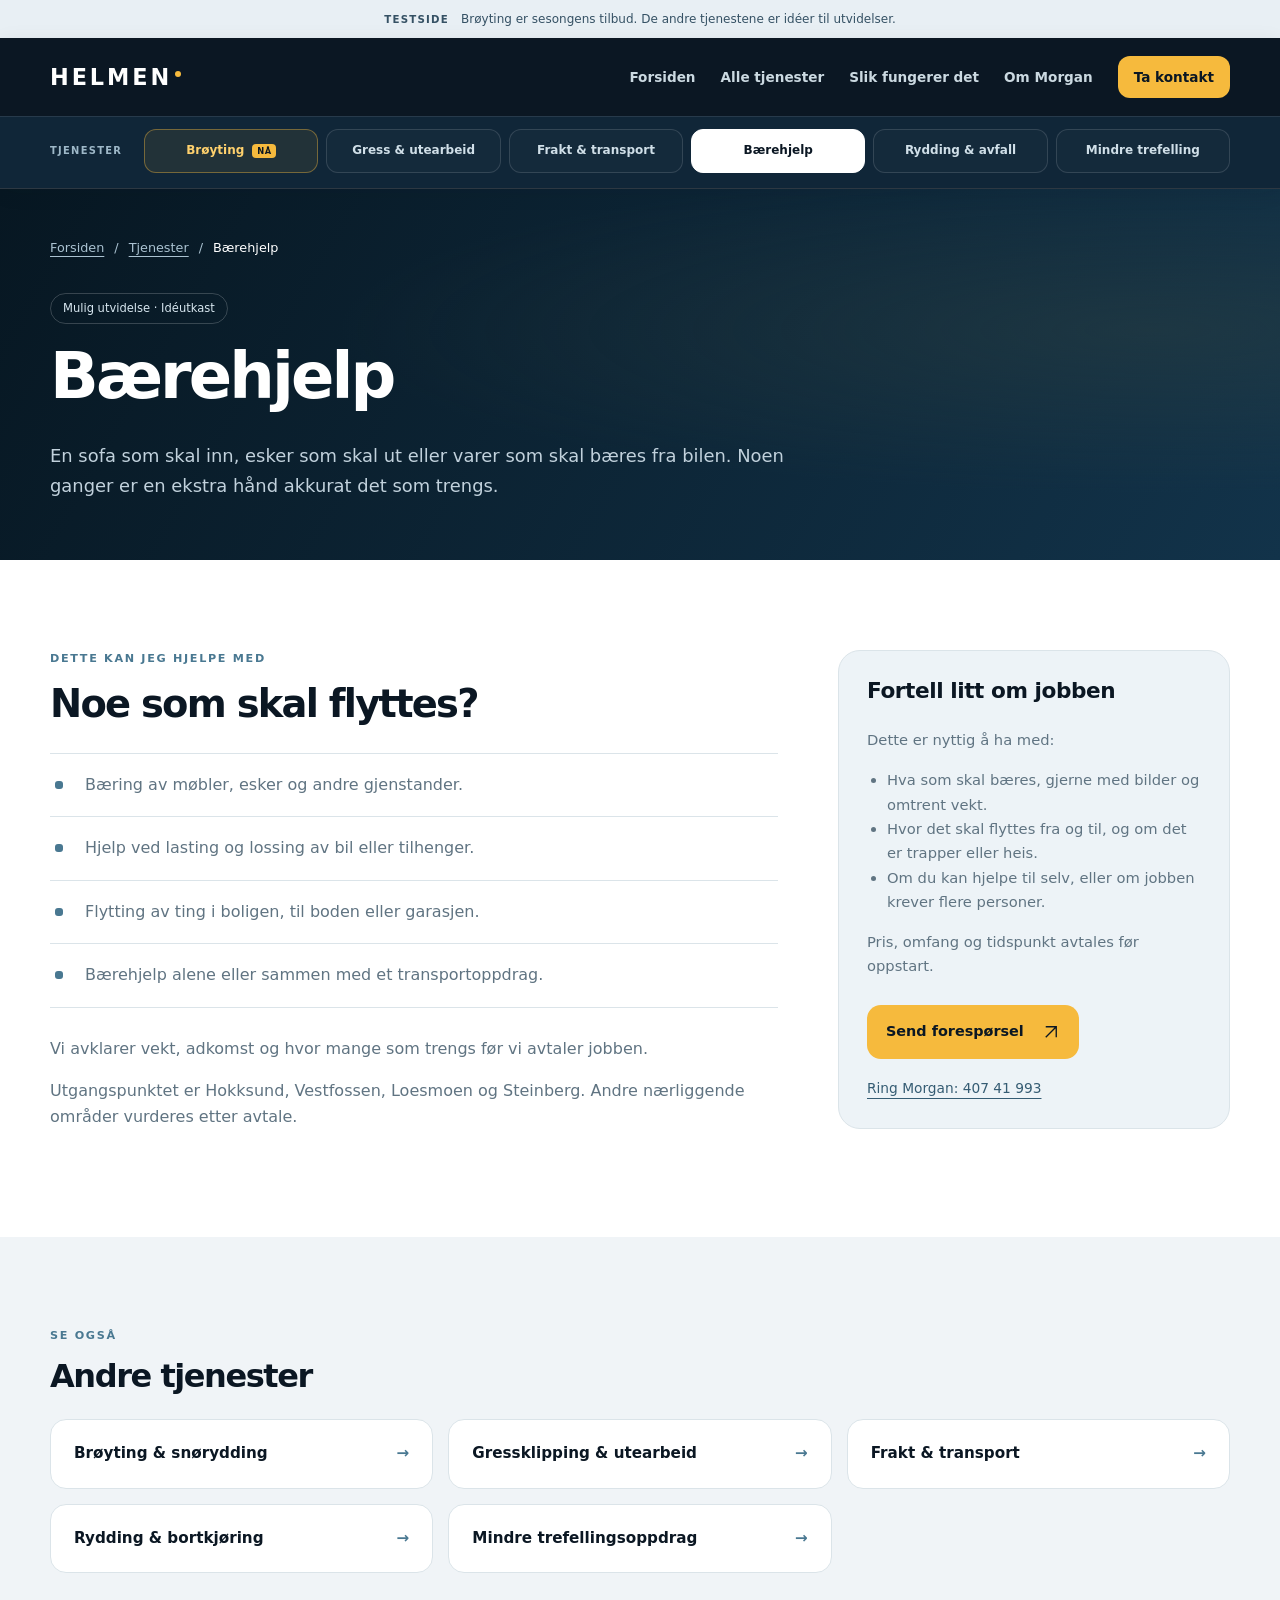
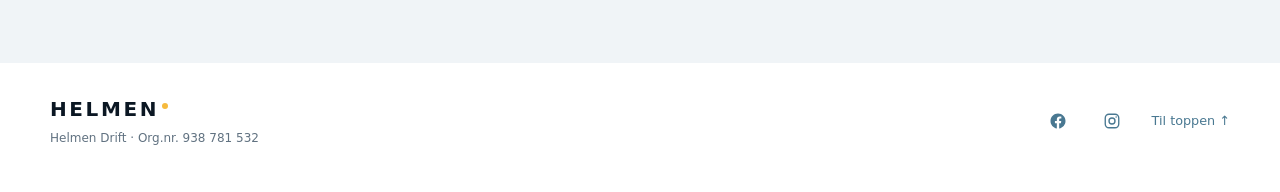
==== baerehjelp/index.html @ 5b3714eb "Expand nonprod with six visible services and production-style snow clearing" ====
<!doctype html>
<html lang="nb"><head><meta charset="utf-8"><meta name="viewport" content="width=device-width,initial-scale=1"><meta name="robots" content="noindex,nofollow"><meta name="theme-color" content="#0b1723"><title>Bærehjelp | Helmen · Testside</title><link rel="icon" type="image/svg+xml" href="/assets/favicon.svg?v=2"><link rel="stylesheet" href="/services.css?v=six-services-1"><link rel="stylesheet" href="/site-navigation.css?v=six-services-1"></head><body id="top"><div class="site-concept-note"><strong>TESTSIDE</strong><span>Brøyting er sesongens tilbud. De andre tjenestene er idéer til utvidelser.</span></div><header class="site-header"><div class="site-header-inner"><a class="site-brand" href="/" aria-label="Helmen, forsiden"><span>HELMEN</span><i class="site-brand-dot" aria-hidden="true"></i></a><nav class="site-main-nav" aria-label="Hovedmeny"><a href="/">Forsiden</a><a href="/#tjenester">Alle tjenester</a><a href="/#slik">Slik fungerer det</a><a href="/#morgan">Om Morgan</a><a class="site-contact-link" href="/#kontakt">Ta kontakt</a></nav><details class="site-menu"><summary><span>Meny</span><svg aria-hidden="true" width="21" height="21" viewBox="0 0 24 24" fill="none" stroke="currentColor" stroke-width="1.7"><path d="M4 6h16M4 12h16M4 18h16"/></svg></summary><nav aria-label="Mobilmeny"><a href="/">Forsiden</a><a href="/#tjenester">Alle tjenester</a><a href="/#slik">Slik fungerer det</a><a href="/#morgan">Om Morgan</a><a class="site-contact-link" href="/#kontakt">Ta kontakt</a></nav></details></div><div class="site-services"><div class="site-services-inner"><span class="site-services-label">TJENESTER</span><nav class="site-service-links" aria-label="Velg tjeneste"><a href="/broyting/" class="season-link"><span>Brøyting</span><b class="season-mini">NÅ</b></a><a href="/gressklipping/"><span>Gress & utearbeid</span></a><a href="/transport/"><span>Frakt & transport</span></a><a href="/baerehjelp/" aria-current="page"><span>Bærehjelp</span></a><a href="/rydding/"><span>Rydding & avfall</span></a><a href="/trefelling/"><span>Mindre trefelling</span></a></nav></div></div></header>
<main id="innhold"><section class="intro service-hero"><div class="wrap"><nav class="crumbs" aria-label="Brødsmulesti"><a href="/">Forsiden</a><span aria-hidden="true">/</span><a href="/#tjenester">Tjenester</a><span aria-hidden="true">/</span><span aria-current="page">Bærehjelp</span></nav><p class="service-status">Mulig utvidelse · Idéutkast</p><h1>Bærehjelp</h1><p class="hero-lead">En sofa som skal inn, esker som skal ut eller varer som skal bæres fra bilen. Noen ganger er en ekstra hånd akkurat det som trengs.</p></div></section>
<section class="section"><div class="wrap service-layout"><div><p class="eyebrow">DETTE KAN JEG HJELPE MED</p><h2>Noe som skal flyttes?</h2><ul class="service-points"><li>Bæring av møbler, esker og andre gjenstander.</li><li>Hjelp ved lasting og lossing av bil eller tilhenger.</li><li>Flytting av ting i boligen, til boden eller garasjen.</li><li>Bærehjelp alene eller sammen med et transportoppdrag.</li></ul><p class="muted">Vi avklarer vekt, adkomst og hvor mange som trengs før vi avtaler jobben.</p><p class="muted">Utgangspunktet er Hokksund, Vestfossen, Loesmoen og Steinberg. Andre nærliggende områder vurderes etter avtale.</p></div><aside class="service-aside"><h2>Fortell litt om jobben</h2><p>Dette er nyttig å ha med:</p><ul><li>Hva som skal bæres, gjerne med bilder og omtrent vekt.</li><li>Hvor det skal flyttes fra og til, og om det er trapper eller heis.</li><li>Om du kan hjelpe til selv, eller om jobben krever flere personer.</li></ul><p>Pris, omfang og tidspunkt avtales før oppstart.</p><a class="button yellow" href="mailto:post@helmen.no?subject=Foresp%C3%B8rsel%20om%20b%C3%A6rehjelp">Send forespørsel <svg aria-hidden="true" width="18" height="18" viewBox="0 0 24 24" fill="none" stroke="currentColor" stroke-width="1.8"><path d="M5 19 19 5M5 5h14v14"/></svg></a><a class="text-link" href="tel:+4740741993">Ring Morgan: 407 41 993</a></aside></div></section>
<section class="section more-services"><div class="wrap"><p class="eyebrow">SE OGSÅ</p><h2>Andre tjenester</h2><div class="service-shortcuts"><a href="/broyting/">Brøyting &amp; snørydding<span aria-hidden="true">→</span></a><a href="/gressklipping/">Gressklipping &amp; utearbeid<span aria-hidden="true">→</span></a><a href="/transport/">Frakt &amp; transport<span aria-hidden="true">→</span></a><a href="/rydding/">Rydding &amp; bortkjøring<span aria-hidden="true">→</span></a><a href="/trefelling/">Mindre trefellingsoppdrag<span aria-hidden="true">→</span></a></div></div></section></main><footer class="site-footer"><div class="footer-identity"><a class="site-brand" href="/" aria-label="Helmen, forsiden"><span>HELMEN</span><i class="site-brand-dot" aria-hidden="true"></i></a><small>Helmen Drift · <span class="footer-org">Org.nr. 938 781 532</span></small></div><div class="site-footer-links"><a href="https://www.facebook.com/helmendrift" aria-label="Helmen Drift på Facebook" target="_blank" rel="noopener noreferrer"><svg aria-hidden="true" viewBox="0 0 24 24" width="18" height="18" fill="currentColor"><path d="M22 12.06C22 6.5 17.52 2 12 2S2 6.5 2 12.06c0 5.02 3.66 9.18 8.44 9.94v-7.03H7.9v-2.91h2.54V9.84c0-2.52 1.49-3.91 3.77-3.91 1.09 0 2.23.2 2.23.2V8.6h-1.26c-1.24 0-1.62.78-1.62 1.57v1.89h2.77l-.44 2.91h-2.33V22C18.34 21.24 22 17.08 22 12.06Z"/></svg></a><a href="https://www.instagram.com/helmendrift/" aria-label="Helmen Drift på Instagram" target="_blank" rel="noopener noreferrer"><svg aria-hidden="true" viewBox="0 0 24 24" width="18" height="18" fill="none" stroke="currentColor" stroke-width="1.8"><rect x="3" y="3" width="18" height="18" rx="5"/><circle cx="12" cy="12" r="4"/><circle cx="17.5" cy="6.5" r="1" fill="currentColor" stroke="none"/></svg></a><a class="footer-top" href="#top">Til toppen ↑</a></div></footer><script src="/services.js?v=six-services-1"></script></body></html>
---- services.css ----
:root{--navy:#0b1723;--navy2:#102c40;--yellow:#f6ba3d;--muted:#607482;--line:#dbe4e9;--paper:#f0f4f7}*{box-sizing:border-box}html{scroll-behavior:smooth;scroll-padding-top:30px}body{margin:0;font-family:Inter,ui-sans-serif,system-ui,-apple-system,BlinkMacSystemFont,"Segoe UI",sans-serif;color:var(--navy);line-height:1.65}a{color:inherit}img{max-width:100%}button,summary{font:inherit}.wrap{width:min(1180px,calc(100% - 48px));margin-inline:auto}.section{padding:90px 0}h1,h2,h3,p{margin-top:0}h1,h2,h3{line-height:1.1;letter-spacing:-.045em}h2{font-size:clamp(2.2rem,4.2vw,3.6rem);margin-bottom:25px}em{font-style:normal;color:var(--yellow)}.concept-note{padding:10px 24px;background:#e8eff4;color:#324b5c;display:flex;justify-content:center;gap:14px;font-size:.78rem}.concept-label{font-weight:850;letter-spacing:.1em;white-space:nowrap}.intro{background:radial-gradient(ellipse at 90% 38%,#30434266,transparent 50%),linear-gradient(120deg,#071722,#12334a);color:white}.header{min-height:88px;display:flex;align-items:center;gap:35px;border-bottom:1px solid #ffffff21}.brand{font-size:1.4rem;font-weight:900;letter-spacing:.13em;text-decoration:none}.brand span{color:var(--yellow);font-size:2rem;line-height:0}.desktop-nav{display:flex;gap:25px;margin-left:auto}.desktop-nav a,.header-phone{text-decoration:none;font-size:.88rem;font-weight:650;color:#d5e1e8}.header-phone{border:1px solid #ffffff30;padding:9px 15px;border-radius:12px}.mobile-nav{display:none}.hero{display:grid;grid-template-columns:1.1fr 1fr;align-items:center;gap:65px;padding-block:76px 90px}.local{display:flex;align-items:center;gap:10px;color:#c4d5df;font-size:.84rem}.local span{width:8px;height:8px;background:#4bc084;border-radius:50%;box-shadow:0 0 0 5px #4bc08418}h1{font-size:clamp(3.2rem,5.8vw,5.5rem);line-height:1.02;margin-bottom:30px}.hero-lead{font-size:1.12rem;color:#c1d1dc;max-width:540px}.actions{display:flex;align-items:center;gap:22px;flex-wrap:wrap;margin-top:30px}.button{display:inline-flex;align-items:center;gap:18px;padding:15px 19px;border-radius:14px;font-size:.9rem;font-weight:800;text-decoration:none}.yellow{background:var(--yellow);color:var(--navy)}.text-link{font-size:.86rem;text-underline-offset:5px;color:#e5edf1}.hero-facts{display:flex;flex-wrap:wrap;gap:12px 20px;margin-top:35px;color:#9fb9c9;font-size:.75rem}.hero-facts span::before{content:"✓";color:var(--yellow);margin-right:7px}.hero-visual{position:relative}.photo-frame{overflow:hidden;border-radius:30px;border:1px solid #ffffff33;box-shadow:0 25px 65px #0004}.photo-frame img{width:100%;height:auto;display:block}.winter-link{position:relative;width:88%;margin:-35px auto 0;display:flex;align-items:center;justify-content:space-between;gap:15px;background:#fff;color:var(--navy);padding:17px 22px;border-radius:18px;text-decoration:none;box-shadow:0 14px 35px #0003}.winter-link small{display:block;color:var(--muted);font-size:.62rem;letter-spacing:.12em;font-weight:800}.winter-link strong{font-size:1.18rem}.round-arrow{display:grid;place-items:center;width:40px;height:40px;border-radius:50%;background:var(--yellow);font-size:1.4rem;flex-shrink:0}.photo-label{font-size:.66rem;text-align:center;color:#9eb7c6;margin:15px 0 0}.season-strip{border-top:1px solid #ffffff20;background:#ffffff04;padding:21px 0}.season-strip .wrap{display:flex;justify-content:space-between;gap:22px;align-items:center}.season-strip span{color:#97afbf;font-size:.7rem}.season-strip b{display:block;color:#dfebf1;font-size:.87rem;font-weight:650}.season-strip i{color:var(--yellow);font-size:1.5rem;font-style:normal}.services{background:var(--paper)}.section-heading{display:grid;grid-template-columns:1.2fr 1fr;gap:80px;align-items:end;margin-bottom:38px}.section-heading p:last-child{color:var(--muted);max-width:440px}.section-heading h2{margin-bottom:0}.eyebrow{font-size:.7rem;letter-spacing:.15em;font-weight:850;color:#497891;margin-bottom:14px}.service-grid{display:grid;grid-template-columns:repeat(2,minmax(0,1fr));gap:20px}.service-card{display:flex;flex-direction:column;position:relative;overflow:hidden;min-width:0;border:1px solid var(--line);border-radius:25px;padding:30px;background:white;text-decoration:none;box-shadow:0 7px 25px #0b172305;transition:transform .25s,box-shadow .25s}.service-card.winter{background:linear-gradient(130deg,#0c2030,#173e55);color:white;border-color:#173e55}.card-top{display:flex;justify-content:space-between;align-items:center;gap:15px;margin-bottom:35px}.icon{display:grid;place-items:center;width:51px;height:51px;background:#eaf1f5;color:#264d65;border-radius:16px;font-size:1.9rem}.winter .icon{color:var(--yellow);background:#ffffff12}.icon.green{color:#36725d;background:#edf5ef}.tag{font-size:.62rem;letter-spacing:.1em;font-weight:800;color:#6c8593}.winter .tag{color:#a9c2d2}.service-card h3{font-size:1.65rem;margin-bottom:15px}.service-card p{color:var(--muted);max-width:440px;margin-bottom:30px}.winter p{color:#b7cbd7}.card-link{display:flex;justify-content:space-between;gap:12px;margin-top:auto;padding-top:18px;border-top:1px solid var(--line);font-size:.85rem;font-weight:750}.winter .card-link{border-color:#ffffff26;color:var(--yellow)}.card-link b{font-size:1.15rem}.other-jobs{display:flex;align-items:center;gap:22px;margin-top:25px;padding:23px 28px;border:1px dashed #b8cbd6;border-radius:20px}.other-jobs>span{font-size:2rem;color:#497891}.other-jobs strong{font-size:1rem}.other-jobs p{margin:4px 0 0;font-size:.87rem;color:var(--muted)}.other-jobs a{margin-left:auto;white-space:nowrap;font-size:.86rem;font-weight:750;text-underline-offset:4px}.details-grid{display:grid;grid-template-columns:.85fr 1.15fr;gap:90px}.muted{color:var(--muted)}.detail-list details{border-bottom:1px solid var(--line);scroll-margin-top:25px}.detail-list details:first-child{border-top:1px solid var(--line)}.detail-list summary{list-style:none;position:relative;cursor:pointer;padding:22px 35px 22px 0;font-weight:750;line-height:1.5}.detail-list summary::-webkit-details-marker{display:none}.detail-list summary::after{content:"+";position:absolute;right:2px;color:#497891;font-size:1.35rem;top:17px}.detail-list details[open] summary::after{content:"−"}.detail-list p{color:var(--muted);font-size:.95rem;padding-right:20px}.detail-list .idea{font-size:.8rem;color:#497891}.process{background:#e8eff4}.steps{display:grid;grid-template-columns:repeat(3,1fr);gap:45px;margin-top:45px}.steps span{display:grid;place-items:center;width:44px;height:44px;border-radius:14px;background:var(--yellow);font-weight:850;margin-bottom:25px}.steps h3{font-size:1.2rem;letter-spacing:-.02em}.steps p{font-size:.94rem;color:var(--muted);margin-bottom:0}.about-inner{display:grid;grid-template-columns:180px 1fr;gap:48px;align-items:center;max-width:900px}.about img{width:180px;height:220px;object-fit:cover;border-radius:24px}.about h2{font-size:clamp(2rem,3.5vw,3rem)}.about p:not(.eyebrow){color:var(--muted)}.contact{background:linear-gradient(125deg,#081924,#13344a);color:white}.contact-inner{display:grid;grid-template-columns:1.1fr .9fr;align-items:center;gap:85px}.contact .eyebrow{color:#89b7d0}.contact p{color:#b4c9d6;max-width:550px}.contact .contact-note{font-size:.78rem;color:#96b3c5}.contact-options{display:grid;gap:13px;min-width:0}.contact-options>a:not(.snow-contact){position:relative;display:block;padding:23px;border:1px solid #ffffff30;border-radius:18px;text-decoration:none;background:#ffffff05;overflow-wrap:anywhere}.contact-options small{display:block;font-size:.65rem;letter-spacing:.14em;color:#94b3c7;margin-bottom:7px}.contact-options strong{font-size:clamp(1rem,2vw,1.4rem);padding-right:20px}.contact-options a>span{position:absolute;right:20px;top:35px;color:var(--yellow)}.snow-contact{font-size:.85rem;color:var(--yellow);text-underline-offset:5px;padding:10px 0}.footer{display:flex;align-items:center;gap:30px;min-height:115px}.footer .brand{font-size:1.1rem}.footer p,.footer>a:last-child{font-size:.8rem;color:var(--muted);margin:0}.footer>a:last-child{margin-left:auto}a:focus-visible,summary:focus-visible{outline:3px solid var(--yellow);outline-offset:5px}@media(hover:hover) and (pointer:fine){.service-card:hover{transform:translateY(-6px);box-shadow:0 18px 40px #0b172313}.button:hover{background:#ffcc62}.winter-link:hover .round-arrow{transform:translate(2px,-2px)}.desktop-nav a:hover{color:var(--yellow)}}@media(max-width:1000px){.header{gap:20px}.desktop-nav{gap:15px}.header-phone{display:none}.hero{gap:35px}.actions{gap:16px}.details-grid,.contact-inner{gap:45px}}@media(max-width:760px){.wrap{width:calc(100% - 36px)}.section{padding:65px 0}.concept-note{font-size:.65rem;padding:9px 18px;gap:10px;align-items:start}.header{min-height:75px;justify-content:space-between}.desktop-nav{display:none}.mobile-nav{display:block;position:relative}.mobile-nav summary{list-style:none;border:1px solid #ffffff30;border-radius:12px;padding:8px 12px;font-size:.85rem;cursor:pointer}.mobile-nav summary::-webkit-details-marker{display:none}.mobile-nav summary span{margin-left:10px}.mobile-nav nav{display:grid;position:absolute;z-index:10;right:0;top:calc(100% + 12px);width:230px;padding:12px;background:#102c40;border:1px solid #ffffff30;border-radius:16px;box-shadow:0 12px 35px #0005}.mobile-nav nav a{padding:10px;text-decoration:none}.hero{grid-template-columns:1fr;padding-block:45px 55px;gap:40px}.hero h1{font-size:clamp(2.9rem,10.7vw,4.7rem)}.hero-lead{font-size:1rem}.hero-facts{gap:10px 16px;margin-top:25px;font-size:.7rem}.hero-visual{width:100%;max-width:540px;justify-self:center}.photo-frame{border-radius:24px}.photo-label{font-size:.6rem}.winter-link{padding:15px 18px}.winter-link strong{font-size:1.05rem}.season-strip .wrap{gap:12px}.season-strip i{display:none}.season-strip span{font-size:.6rem;flex:1}.season-strip b{font-size:.72rem;line-height:1.45;margin-top:3px}.section-heading,.details-grid,.contact-inner{grid-template-columns:1fr;gap:23px}.section-heading p:last-child{margin-bottom:0}.service-grid{grid-template-columns:1fr;gap:16px}.service-card{padding:25px}.card-top{margin-bottom:25px}.service-card h3{font-size:1.5rem}.other-jobs{flex-wrap:wrap;padding:20px;gap:12px}.other-jobs>span{display:none}.other-jobs a{margin-left:0}.steps{grid-template-columns:1fr;gap:30px;margin-top:30px}.steps>div{position:relative;padding-left:65px;min-height:50px}.steps span{position:absolute;left:0;top:0}.steps h3{margin-bottom:10px}.about-inner{grid-template-columns:1fr;gap:25px}.about img{width:130px;height:160px}.contact-inner{gap:25px}.footer{padding-block:30px;flex-wrap:wrap;gap:12px 25px}.footer p{flex-basis:100%;order:2}.footer>a:last-child{margin-left:auto}.detail-list summary{font-size:.94rem}}@media(prefers-reduced-motion:reduce){html{scroll-behavior:auto}.service-card{transition:none}.service-card:hover{transform:none}}

/* Shared navigation and clear service pages. */
html{scroll-padding-top:110px}
.site-header{position:sticky;top:0;z-index:50;background:#0b1d2b;color:#fff;border-bottom:1px solid #ffffff20;box-shadow:0 4px 20px #07172212}
.site-header .header{border-bottom:0;min-height:78px}
.site-header .desktop-nav{align-items:center}
.desktop-nav>a,.services-menu>summary{font-size:.88rem;font-weight:650}
.desktop-nav>a{padding:9px 0}
.services-menu{position:relative}
.services-menu>summary{display:flex;align-items:center;gap:8px;cursor:pointer;list-style:none;color:#d5e1e8;padding:12px 0}
.services-menu>summary::-webkit-details-marker{display:none}
.services-menu[open]>summary{color:var(--yellow)}
.services-menu[open]>summary svg{transform:rotate(180deg)}
.services-dropdown{position:absolute;top:calc(100% + 12px);left:-22px;width:350px;max-width:calc(100vw - 36px);padding:10px;background:#fff;color:var(--navy);border:1px solid var(--line);border-radius:18px;box-shadow:0 20px 60px #0003}
.desktop-nav .services-dropdown a{display:block;padding:13px 15px;border-radius:10px;color:var(--navy);text-decoration:none}
.services-dropdown a+a{border-top:1px solid #edf1f4}
.services-dropdown strong,.mobile-nav nav strong{display:block;font-size:.88rem;font-weight:750}
.services-dropdown small,.mobile-nav nav small{display:block;font-size:.73rem;color:var(--muted);font-weight:400;line-height:1.5;margin-top:3px}
.desktop-nav .services-dropdown a:hover{background:#edf3f7;color:var(--navy)}
.services-dropdown .all-services-link{font-size:.77rem;font-weight:800;color:#497891!important;display:flex!important;justify-content:space-between}
.desktop-nav a.nav-contact{padding:9px 16px;background:var(--yellow);color:var(--navy);border-radius:10px}
.desktop-nav a[aria-current="page"]{color:var(--yellow)}
.services-dropdown a[aria-current="page"]{background:#edf3f7;border-left:3px solid #497891}
.mobile-nav nav a[aria-current="page"]{background:#ffffff12;color:var(--yellow)}
.menu-group{display:block;font-size:.62rem;letter-spacing:.14em;color:#8bafc5;font-weight:850;padding:16px 12px 5px}
.crumbs{display:flex;flex-wrap:wrap;align-items:center;gap:10px;font-size:.8rem;color:#aac2d1;margin:0 0 35px}
.crumbs a{text-underline-offset:4px}
.crumbs [aria-current]{color:#fff}
.service-hero{padding:48px 0 60px}
.service-hero h1{font-size:clamp(2.8rem,5vw,4.8rem);line-height:1.08;max-width:850px}
.service-hero .hero-lead{max-width:750px;margin-bottom:0}
.service-status{display:inline-block;font-size:.72rem;color:#d7e6ef;border:1px solid #ffffff30;border-radius:999px;padding:5px 12px;margin:0 0 18px}
.service-layout{display:grid;grid-template-columns:minmax(0,1.3fr) minmax(0,.7fr);align-items:start;gap:60px}
.service-layout h2{font-size:clamp(1.8rem,3vw,2.7rem)}
.service-points{padding:0;list-style:none;margin:28px 0}
.service-points li{position:relative;padding:18px 15px 18px 35px;border-top:1px solid var(--line);color:var(--muted)}
.service-points li:last-child{border-bottom:1px solid var(--line)}
.service-points li::before{content:"";position:absolute;left:5px;top:27px;width:8px;height:8px;border-radius:3px;background:#497891}
.service-aside{padding:28px;background:#edf3f7;border:1px solid var(--line);border-radius:22px}
.service-aside h2{font-size:1.35rem;letter-spacing:-.02em}
.service-aside p,.service-aside li{font-size:.92rem;color:var(--muted)}
.service-aside ul{padding-left:20px}
.service-aside .button{margin-top:12px}
.service-aside .text-link{display:block;color:#355c73;margin-top:18px}
.more-services{background:#f0f4f7}
.more-services h2{font-size:2rem}
.service-shortcuts{display:grid;grid-template-columns:repeat(3,minmax(0,1fr));gap:15px}
.service-shortcuts a{display:flex;align-items:center;justify-content:space-between;gap:15px;padding:23px;border:1px solid var(--line);border-radius:16px;background:white;text-decoration:none;font-weight:750;font-size:.95rem}
.service-shortcuts span{color:#497891}
@media(max-width:1000px){
 .site-header .desktop-nav{display:none}
 .site-header .header{justify-content:space-between;min-height:72px}
 .site-header .mobile-nav{display:block;position:relative}
 .site-header .mobile-nav summary{display:flex;align-items:center;gap:10px;list-style:none;border:1px solid #ffffff40;border-radius:10px;padding:9px 13px;font-size:.85rem;cursor:pointer}
 .mobile-nav summary::-webkit-details-marker{display:none}
 .site-header .mobile-nav nav{position:absolute;right:0;top:calc(100% + 14px);display:grid;width:min(350px,calc(100vw - 36px));max-height:calc(100dvh - 100px);overflow-y:auto;padding:10px;background:#102c40;border:1px solid #ffffff30;border-radius:16px;box-shadow:0 12px 35px #0005}
 .site-header .mobile-nav nav a{display:block;padding:12px;border-radius:9px;text-decoration:none;font-size:.9rem}
 .site-header .mobile-nav nav small{color:#a7c1d0}
 .site-header .mobile-nav nav a.nav-contact{background:var(--yellow);color:var(--navy);margin-top:8px;text-align:center;font-weight:800}
}
@media(max-width:760px){
 html{scroll-padding-top:95px}
 .hero{padding-block:40px 55px}
 .section-heading{margin-bottom:30px}
 .service-layout{grid-template-columns:1fr;gap:25px}
 .service-hero{padding:28px 0 45px}
 .service-hero h1{font-size:clamp(2.35rem,9vw,3.5rem)}
 .crumbs{font-size:.72rem;margin-bottom:28px}
 .service-shortcuts{grid-template-columns:1fr}
 .service-shortcuts a{padding:20px}
 .service-aside{padding:24px}
}

/* The service overview follows production's colours, cards and spacing. */
.hero-copy{min-width:0}
.hero h1,.service-hero h1{overflow-wrap:anywhere;hyphens:auto}
.hero-facts{display:grid;grid-template-columns:repeat(3,minmax(0,1fr));gap:10px}
.hero-facts span{padding:15px 10px;border:1px solid #ffffff20;border-radius:16px;background:#ffffff06;text-align:center;line-height:1.5}
.hero-facts span::before{display:block;margin:0 0 5px;font-weight:900}
.service-grid{grid-template-columns:repeat(3,minmax(0,1fr))}
.service-card{border-radius:28px;padding:28px}
.service-card h3{font-size:1.45rem;line-height:1.18}
.service-card .icon{background:#0b1723;color:#fff;flex-shrink:0}
.service-card.winter .icon{background:#ffffff12;color:#f6ba3d}
.card-top{gap:12px;min-height:54px;margin-bottom:28px}
.tag{text-align:right;font-size:.58rem;line-height:1.5}
.service-card.winter .tag{color:#f6ba3d}
.card-link{align-items:center}
.card-link svg{flex-shrink:0}
.about{background:#f4f7fa}
.service-shortcuts{grid-template-columns:repeat(3,minmax(0,1fr))}
.service-shortcuts a{min-width:0;line-height:1.4}
@media(max-width:1000px){.service-grid{grid-template-columns:repeat(2,minmax(0,1fr))}}
@media(max-width:680px){
 .service-grid,.service-shortcuts{grid-template-columns:1fr}
 .hero-facts{gap:8px;font-size:.68rem}
 .hero-facts span{padding:13px 7px}
 .actions{justify-content:center}
 .service-card{padding:25px}
}
---- site-navigation.css ----
/* Navigation shared by the service concept and the production-style snow page. */
:root{--site-header-height:160px}
html{scroll-padding-top:calc(var(--site-header-height) + 20px)}
.site-concept-note{display:flex;justify-content:center;align-items:baseline;gap:12px;margin:0;padding:10px 20px;background:#e8eff4;color:#355164;font-size:.75rem;line-height:1.5;font-family:Inter,ui-sans-serif,system-ui,sans-serif}
.site-concept-note strong{font-size:.64rem;letter-spacing:.12em;white-space:nowrap}
.site-header{position:sticky;top:0;z-index:50;background:#0b1723;color:#fff;border-bottom:1px solid #ffffff24;font-family:Inter,ui-sans-serif,system-ui,-apple-system,BlinkMacSystemFont,"Segoe UI",sans-serif}
.site-header *{box-sizing:border-box}
.site-header-inner,.site-services-inner{width:min(1180px,calc(100% - 36px));margin-inline:auto}
.site-header-inner{display:flex;align-items:center;gap:24px;min-height:78px}
.site-brand{display:inline-flex;align-items:center;gap:3px;flex-shrink:0;color:#fff;font-size:1.4rem;font-weight:900;letter-spacing:.13em;line-height:1;text-decoration:none}
.site-brand-dot{width:6px;height:6px;flex-shrink:0;display:inline-block;border-radius:50%;background:#f6ba3d;transform:translateY(-3px)}
.site-main-nav{display:flex;align-items:center;gap:25px;margin-left:auto}
.site-main-nav a{color:#cbd9e1;font-size:.85rem;font-weight:650;text-decoration:none;white-space:nowrap}
.site-main-nav .site-contact-link{padding:10px 16px;background:#f6ba3d;color:#0b1723;border-radius:12px;font-weight:800}
.site-services{padding:12px 0 15px;border-top:1px solid #ffffff18;background:#102638}
.site-services-inner{display:flex;align-items:center;gap:22px}
.site-services-label{color:#9eb8c8;font-size:.62rem;letter-spacing:.13em;font-weight:800}
.site-service-links{display:grid;grid-template-columns:repeat(6,minmax(0,1fr));gap:8px;flex:1;margin:0}
.site-service-links a{display:flex;align-items:center;justify-content:center;gap:8px;min-width:0;min-height:44px;padding:8px 9px;border:1px solid #ffffff22;border-radius:12px;color:#d0dfe8;background:#ffffff05;font-size:.75rem;font-weight:650;line-height:1.3;text-align:center;text-decoration:none}
.site-service-links .season-link{border-color:#f6ba3d66;background:#f6ba3d14;color:#ffd16d}
.season-mini{padding:2px 5px;border-radius:4px;background:#f6ba3d;color:#0b1723;font-size:.52rem;font-weight:900;letter-spacing:.04em}
.site-service-links a[aria-current="page"]{background:#fff;color:#0b1723;border-color:#fff}
.site-service-links .season-link[aria-current="page"]{background:#f6ba3d;border-color:#f6ba3d}
.site-menu{display:none;position:relative;flex-shrink:0}
.site-menu summary{display:flex;align-items:center;justify-content:center;gap:10px;min-width:44px;min-height:44px;padding:9px 12px;border:1px solid #ffffff40;border-radius:12px;list-style:none;cursor:pointer;font-size:.85rem;font-weight:650;line-height:1.2}
.site-menu summary::-webkit-details-marker{display:none}
.site-menu nav{position:absolute;right:0;top:calc(100% + 12px);display:grid;width:min(300px,calc(100vw - 36px));max-height:calc(100dvh - 100px);overflow-y:auto;padding:10px;border:1px solid #ffffff30;border-radius:16px;background:#102638;box-shadow:0 18px 40px #0005}
.site-menu nav a{padding:13px 15px;border-radius:9px;color:#fff;text-decoration:none;font-size:.9rem}
.site-menu nav .site-contact-link{background:#f6ba3d;color:#0b1723;font-weight:800}
.site-menu[open]>summary{color:#f6ba3d;border-color:#f6ba3d}
.site-header .language-switch{margin-left:0;flex-shrink:0}
.site-header a:focus-visible,.site-header summary:focus-visible,.site-footer a:focus-visible{outline:3px solid #f6ba3d;outline-offset:4px}
.site-footer{width:min(1180px,calc(100% - 36px));margin-inline:auto;padding:36px 0 45px;display:flex;justify-content:space-between;align-items:flex-start;gap:24px;color:#617281;font-family:Inter,ui-sans-serif,system-ui,sans-serif;font-size:.82rem}
.site-footer .footer-identity{display:grid;gap:10px;min-width:0}
.site-footer .site-brand{color:#0b1723;font-size:1.25rem}
.site-footer small{font-size:.75rem;line-height:1.5}
.site-footer-links{display:flex;align-items:center;gap:10px}
.site-footer-links a{display:inline-flex;align-items:center;justify-content:center;min-width:44px;min-height:44px;text-decoration:none;color:#497891}
.site-footer-links .footer-top{font-size:.8rem;white-space:nowrap;margin-left:8px}
@media(hover:hover){
 .site-main-nav a:not(.site-contact-link):hover,.site-menu nav a:hover{color:#f6ba3d}
 .site-service-links a:hover{border-color:#f6ba3d;color:#f6ba3d;background:#ffffff0b}
 .site-service-links a[aria-current="page"]:hover{color:#0b1723;background:#ffcc62}
}
@media(max-width:1000px){
 .site-main-nav{display:none}
 .site-header-inner{min-height:72px;gap:16px}
 .site-brand{margin-right:auto}
 .site-menu{display:block}
 .site-services-label{display:none}
 .site-service-links{gap:7px}
 .site-service-links a{font-size:.72rem;padding-inline:6px}
}
@media(max-width:680px){
 .site-concept-note{font-size:.65rem;padding:9px 18px;gap:10px;align-items:flex-start}
 .site-header-inner{min-height:68px;gap:12px}
 .site-services{padding:10px 0 12px}
 .site-service-links{grid-template-columns:repeat(3,minmax(0,1fr));gap:6px}
 .site-service-links a{min-height:44px;padding:7px 5px;border-radius:10px;font-size:.7rem}
 .site-header .language-switch{width:64px}
 .site-header .language-switch summary{justify-content:space-between;min-height:40px}
 .site-header .language-switch summary>span{position:absolute;width:1px;height:1px;padding:0;margin:-1px;overflow:hidden;clip-path:inset(50%);white-space:nowrap}
 .site-header .language-options{width:170px;left:auto;right:0}
 .site-footer{display:grid;grid-template-columns:minmax(0,1fr) auto;gap:16px;padding-bottom:35px}
 .site-footer .footer-org{display:block;white-space:nowrap}
 .site-footer-links{display:grid;grid-template-columns:repeat(2,44px);gap:0}
 .site-footer-links .footer-top{grid-column:1/-1;justify-self:end;margin:0;font-size:.72rem}
}
@media(max-width:380px){.site-header:has(.language-switch) .site-menu summary>span{display:none}}
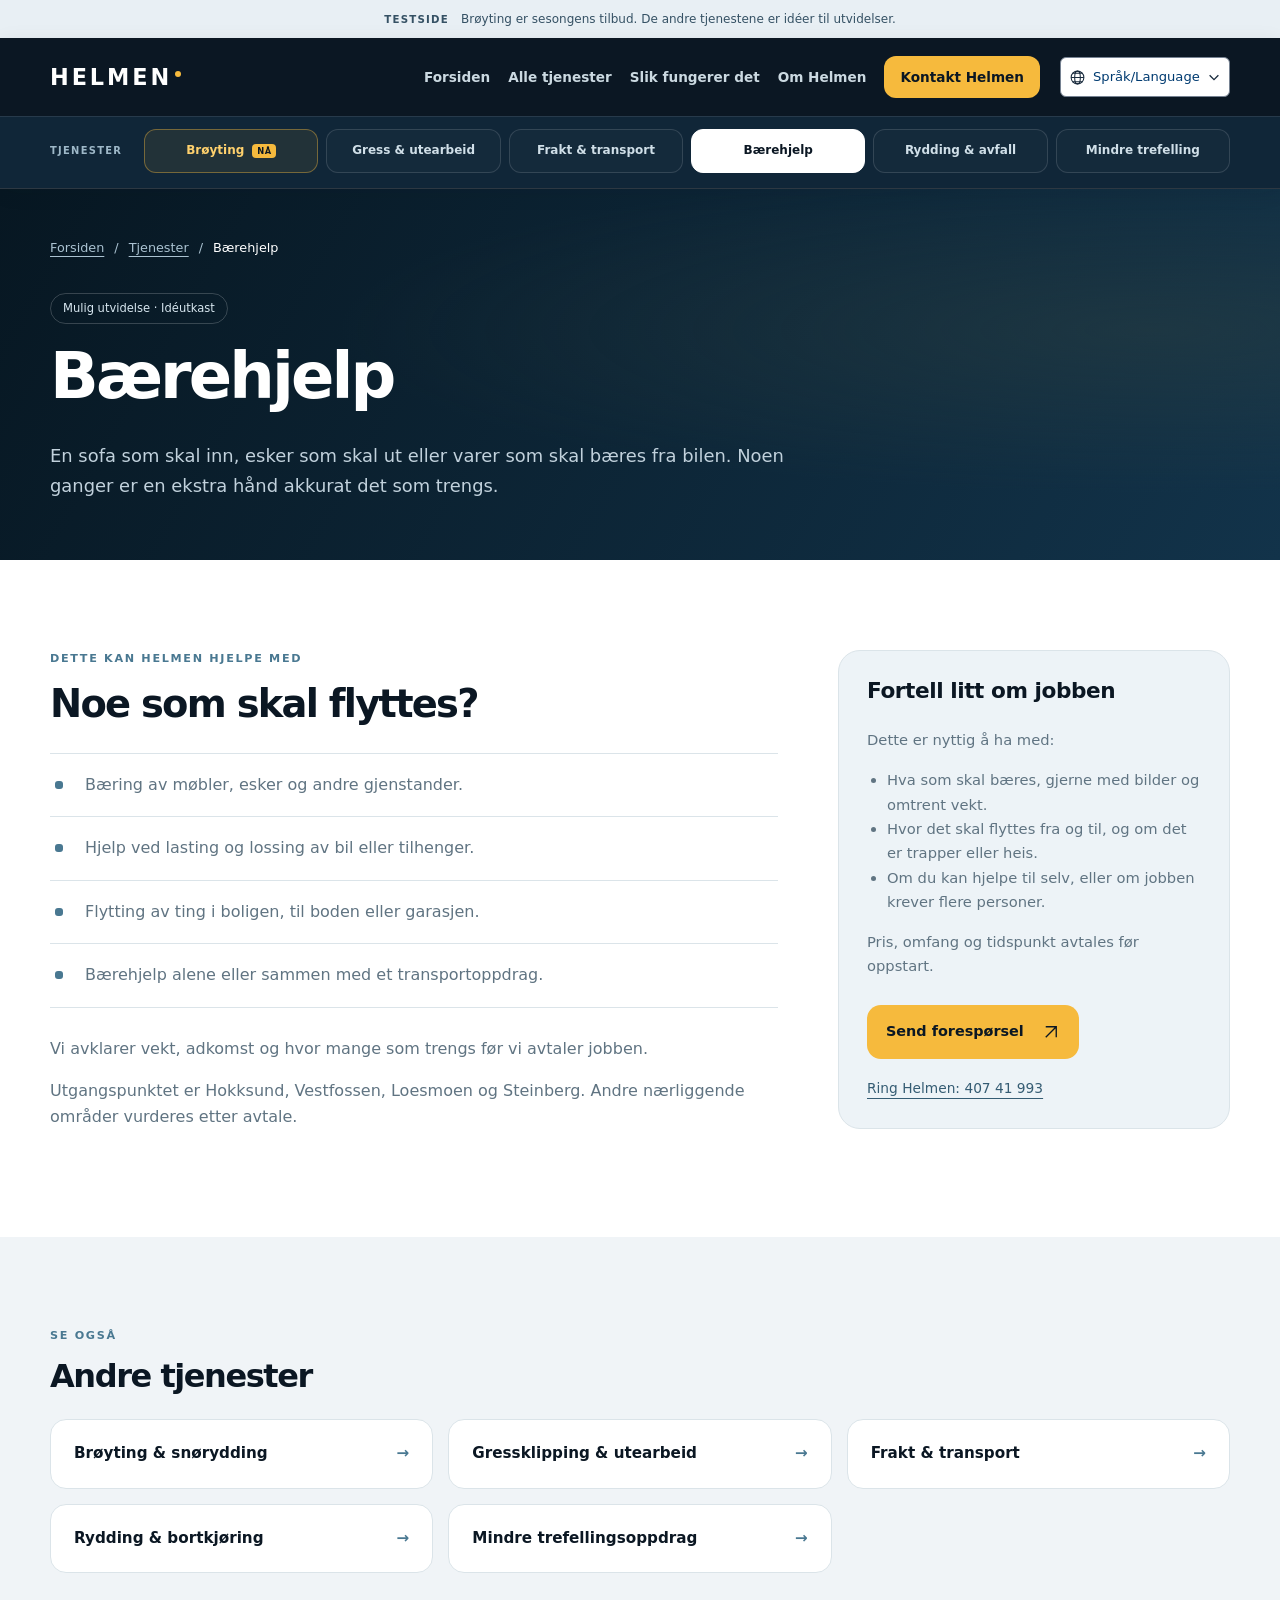
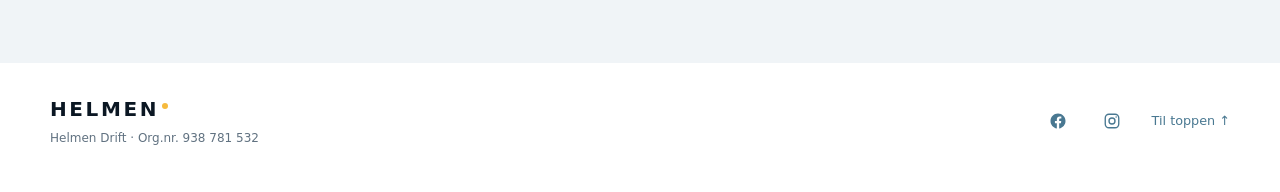
==== commit 70f1000f: "Use Helmen company branding and five languages across nonprod; add general contact form" ====
--- a/baerehjelp/index.html
+++ b/baerehjelp/index.html
@@ -1,5 +1,18 @@
 <!doctype html>
-<html lang="nb"><head><meta charset="utf-8"><meta name="viewport" content="width=device-width,initial-scale=1"><meta name="robots" content="noindex,nofollow"><meta name="theme-color" content="#0b1723"><title>Bærehjelp | Helmen · Testside</title><link rel="icon" type="image/svg+xml" href="/assets/favicon.svg?v=2"><link rel="stylesheet" href="/services.css?v=six-services-1"><link rel="stylesheet" href="/site-navigation.css?v=six-services-1"></head><body id="top"><div class="site-concept-note"><strong>TESTSIDE</strong><span>Brøyting er sesongens tilbud. De andre tjenestene er idéer til utvidelser.</span></div><header class="site-header"><div class="site-header-inner"><a class="site-brand" href="/" aria-label="Helmen, forsiden"><span>HELMEN</span><i class="site-brand-dot" aria-hidden="true"></i></a><nav class="site-main-nav" aria-label="Hovedmeny"><a href="/">Forsiden</a><a href="/#tjenester">Alle tjenester</a><a href="/#slik">Slik fungerer det</a><a href="/#morgan">Om Morgan</a><a class="site-contact-link" href="/#kontakt">Ta kontakt</a></nav><details class="site-menu"><summary><span>Meny</span><svg aria-hidden="true" width="21" height="21" viewBox="0 0 24 24" fill="none" stroke="currentColor" stroke-width="1.7"><path d="M4 6h16M4 12h16M4 18h16"/></svg></summary><nav aria-label="Mobilmeny"><a href="/">Forsiden</a><a href="/#tjenester">Alle tjenester</a><a href="/#slik">Slik fungerer det</a><a href="/#morgan">Om Morgan</a><a class="site-contact-link" href="/#kontakt">Ta kontakt</a></nav></details></div><div class="site-services"><div class="site-services-inner"><span class="site-services-label">TJENESTER</span><nav class="site-service-links" aria-label="Velg tjeneste"><a href="/broyting/" class="season-link"><span>Brøyting</span><b class="season-mini">NÅ</b></a><a href="/gressklipping/"><span>Gress & utearbeid</span></a><a href="/transport/"><span>Frakt & transport</span></a><a href="/baerehjelp/" aria-current="page"><span>Bærehjelp</span></a><a href="/rydding/"><span>Rydding & avfall</span></a><a href="/trefelling/"><span>Mindre trefelling</span></a></nav></div></div></header>
+<html lang="nb"><head><meta charset="utf-8"><meta name="viewport" content="width=device-width,initial-scale=1"><meta name="robots" content="noindex,nofollow"><meta name="theme-color" content="#0b1723"><title>Bærehjelp | Helmen · Testside</title><link rel="icon" type="image/svg+xml" href="/assets/favicon.svg?v=2"><link rel="stylesheet" href="/services.css?v=firm-languages-1"><link rel="stylesheet" href="/site-navigation.css?v=firm-languages-1"></head><body id="top"><div class="site-concept-note"><strong>TESTSIDE</strong><span>Brøyting er sesongens tilbud. De andre tjenestene er idéer til utvidelser.</span></div><header class="site-header"><div class="site-header-inner"><a class="site-brand" href="/" aria-label="Helmen, forsiden"><span>HELMEN</span><i class="site-brand-dot" aria-hidden="true"></i></a><nav class="site-main-nav" aria-label="Hovedmeny"><a href="/">Forsiden</a><a href="/#tjenester">Alle tjenester</a><a href="/#slik">Slik fungerer det</a><a href="/#om-helmen">Om Helmen</a><a class="site-contact-link" href="/#kontakt">Kontakt Helmen</a></nav><details class="language-switch">
+      <summary>
+        <svg class="language-globe" aria-hidden="true" viewBox="0 0 24 24" fill="none" stroke="currentColor" stroke-width="1.5"><circle cx="12" cy="12" r="9"/><ellipse cx="12" cy="12" rx="4" ry="9"/><path d="M3 12h18M5 6h14M5 18h14"/></svg>
+        <span>Språk/Language</span>
+        <svg class="language-chevron" aria-hidden="true" viewBox="0 0 16 16" fill="none" stroke="currentColor" stroke-width="1.5"><path d="m3 6 5 5 5-5"/></svg>
+      </summary>
+      <div class="language-options" role="group" aria-label="Språk / Language">
+        <button type="button" data-language="en" lang="en" aria-pressed="false">English</button>
+        <button type="button" data-language="no" lang="nb" aria-pressed="true">Norsk</button>
+        <button type="button" data-language="pl" lang="pl" aria-pressed="false">Polski</button>
+        <button type="button" data-language="uk" lang="uk" aria-pressed="false">Українська</button>
+        <button type="button" data-language="lt" lang="lt" aria-pressed="false">Lietuvių</button>
+      </div>
+    </details><details class="site-menu"><summary><span>Meny</span><svg aria-hidden="true" width="21" height="21" viewBox="0 0 24 24" fill="none" stroke="currentColor" stroke-width="1.7"><path d="M4 6h16M4 12h16M4 18h16"/></svg></summary><nav aria-label="Mobilmeny"><a href="/">Forsiden</a><a href="/#tjenester">Alle tjenester</a><a href="/#slik">Slik fungerer det</a><a href="/#om-helmen">Om Helmen</a><a class="site-contact-link" href="/#kontakt">Kontakt Helmen</a></nav></details></div><div class="site-services"><div class="site-services-inner"><span class="site-services-label">TJENESTER</span><nav class="site-service-links" aria-label="Velg tjeneste"><a href="/broyting/" class="season-link"><span>Brøyting</span><b class="season-mini">NÅ</b></a><a href="/gressklipping/"><span>Gress & utearbeid</span></a><a href="/transport/"><span>Frakt & transport</span></a><a href="/baerehjelp/" aria-current="page"><span>Bærehjelp</span></a><a href="/rydding/"><span>Rydding & avfall</span></a><a href="/trefelling/"><span>Mindre trefelling</span></a></nav></div></div></header>
 <main id="innhold"><section class="intro service-hero"><div class="wrap"><nav class="crumbs" aria-label="Brødsmulesti"><a href="/">Forsiden</a><span aria-hidden="true">/</span><a href="/#tjenester">Tjenester</a><span aria-hidden="true">/</span><span aria-current="page">Bærehjelp</span></nav><p class="service-status">Mulig utvidelse · Idéutkast</p><h1>Bærehjelp</h1><p class="hero-lead">En sofa som skal inn, esker som skal ut eller varer som skal bæres fra bilen. Noen ganger er en ekstra hånd akkurat det som trengs.</p></div></section>
-<section class="section"><div class="wrap service-layout"><div><p class="eyebrow">DETTE KAN JEG HJELPE MED</p><h2>Noe som skal flyttes?</h2><ul class="service-points"><li>Bæring av møbler, esker og andre gjenstander.</li><li>Hjelp ved lasting og lossing av bil eller tilhenger.</li><li>Flytting av ting i boligen, til boden eller garasjen.</li><li>Bærehjelp alene eller sammen med et transportoppdrag.</li></ul><p class="muted">Vi avklarer vekt, adkomst og hvor mange som trengs før vi avtaler jobben.</p><p class="muted">Utgangspunktet er Hokksund, Vestfossen, Loesmoen og Steinberg. Andre nærliggende områder vurderes etter avtale.</p></div><aside class="service-aside"><h2>Fortell litt om jobben</h2><p>Dette er nyttig å ha med:</p><ul><li>Hva som skal bæres, gjerne med bilder og omtrent vekt.</li><li>Hvor det skal flyttes fra og til, og om det er trapper eller heis.</li><li>Om du kan hjelpe til selv, eller om jobben krever flere personer.</li></ul><p>Pris, omfang og tidspunkt avtales før oppstart.</p><a class="button yellow" href="mailto:post@helmen.no?subject=Foresp%C3%B8rsel%20om%20b%C3%A6rehjelp">Send forespørsel <svg aria-hidden="true" width="18" height="18" viewBox="0 0 24 24" fill="none" stroke="currentColor" stroke-width="1.8"><path d="M5 19 19 5M5 5h14v14"/></svg></a><a class="text-link" href="tel:+4740741993">Ring Morgan: 407 41 993</a></aside></div></section>
-<section class="section more-services"><div class="wrap"><p class="eyebrow">SE OGSÅ</p><h2>Andre tjenester</h2><div class="service-shortcuts"><a href="/broyting/">Brøyting &amp; snørydding<span aria-hidden="true">→</span></a><a href="/gressklipping/">Gressklipping &amp; utearbeid<span aria-hidden="true">→</span></a><a href="/transport/">Frakt &amp; transport<span aria-hidden="true">→</span></a><a href="/rydding/">Rydding &amp; bortkjøring<span aria-hidden="true">→</span></a><a href="/trefelling/">Mindre trefellingsoppdrag<span aria-hidden="true">→</span></a></div></div></section></main><footer class="site-footer"><div class="footer-identity"><a class="site-brand" href="/" aria-label="Helmen, forsiden"><span>HELMEN</span><i class="site-brand-dot" aria-hidden="true"></i></a><small>Helmen Drift · <span class="footer-org">Org.nr. 938 781 532</span></small></div><div class="site-footer-links"><a href="https://www.facebook.com/helmendrift" aria-label="Helmen Drift på Facebook" target="_blank" rel="noopener noreferrer"><svg aria-hidden="true" viewBox="0 0 24 24" width="18" height="18" fill="currentColor"><path d="M22 12.06C22 6.5 17.52 2 12 2S2 6.5 2 12.06c0 5.02 3.66 9.18 8.44 9.94v-7.03H7.9v-2.91h2.54V9.84c0-2.52 1.49-3.91 3.77-3.91 1.09 0 2.23.2 2.23.2V8.6h-1.26c-1.24 0-1.62.78-1.62 1.57v1.89h2.77l-.44 2.91h-2.33V22C18.34 21.24 22 17.08 22 12.06Z"/></svg></a><a href="https://www.instagram.com/helmendrift/" aria-label="Helmen Drift på Instagram" target="_blank" rel="noopener noreferrer"><svg aria-hidden="true" viewBox="0 0 24 24" width="18" height="18" fill="none" stroke="currentColor" stroke-width="1.8"><rect x="3" y="3" width="18" height="18" rx="5"/><circle cx="12" cy="12" r="4"/><circle cx="17.5" cy="6.5" r="1" fill="currentColor" stroke="none"/></svg></a><a class="footer-top" href="#top">Til toppen ↑</a></div></footer><script src="/services.js?v=six-services-1"></script></body></html>+<section class="section"><div class="wrap service-layout"><div><p class="eyebrow">DETTE KAN HELMEN HJELPE MED</p><h2>Noe som skal flyttes?</h2><ul class="service-points"><li>Bæring av møbler, esker og andre gjenstander.</li><li>Hjelp ved lasting og lossing av bil eller tilhenger.</li><li>Flytting av ting i boligen, til boden eller garasjen.</li><li>Bærehjelp alene eller sammen med et transportoppdrag.</li></ul><p class="muted">Vi avklarer vekt, adkomst og hvor mange som trengs før vi avtaler jobben.</p><p class="muted">Utgangspunktet er Hokksund, Vestfossen, Loesmoen og Steinberg. Andre nærliggende områder vurderes etter avtale.</p></div><aside class="service-aside"><h2>Fortell litt om jobben</h2><p>Dette er nyttig å ha med:</p><ul><li>Hva som skal bæres, gjerne med bilder og omtrent vekt.</li><li>Hvor det skal flyttes fra og til, og om det er trapper eller heis.</li><li>Om du kan hjelpe til selv, eller om jobben krever flere personer.</li></ul><p>Pris, omfang og tidspunkt avtales før oppstart.</p><a class="button yellow" href="mailto:post@helmen.no?subject=Foresp%C3%B8rsel%20om%20b%C3%A6rehjelp" data-subject-no="Forespørsel om bærehjelp">Send forespørsel <svg aria-hidden="true" width="18" height="18" viewBox="0 0 24 24" fill="none" stroke="currentColor" stroke-width="1.8"><path d="M5 19 19 5M5 5h14v14"/></svg></a><a class="text-link" href="tel:+4740741993">Ring Helmen: 407 41 993</a></aside></div></section>
+<section class="section more-services"><div class="wrap"><p class="eyebrow">SE OGSÅ</p><h2>Andre tjenester</h2><div class="service-shortcuts"><a href="/broyting/">Brøyting &amp; snørydding<span aria-hidden="true">→</span></a><a href="/gressklipping/">Gressklipping &amp; utearbeid<span aria-hidden="true">→</span></a><a href="/transport/">Frakt &amp; transport<span aria-hidden="true">→</span></a><a href="/rydding/">Rydding &amp; bortkjøring<span aria-hidden="true">→</span></a><a href="/trefelling/">Mindre trefellingsoppdrag<span aria-hidden="true">→</span></a></div></div></section></main><footer class="site-footer"><div class="footer-identity"><a class="site-brand" href="/" aria-label="Helmen, forsiden"><span>HELMEN</span><i class="site-brand-dot" aria-hidden="true"></i></a><small>Helmen Drift · <span class="footer-org">Org.nr. 938 781 532</span></small></div><div class="site-footer-links"><a href="https://www.facebook.com/helmendrift" aria-label="Helmen Drift på Facebook" target="_blank" rel="noopener noreferrer"><svg aria-hidden="true" viewBox="0 0 24 24" width="18" height="18" fill="currentColor"><path d="M22 12.06C22 6.5 17.52 2 12 2S2 6.5 2 12.06c0 5.02 3.66 9.18 8.44 9.94v-7.03H7.9v-2.91h2.54V9.84c0-2.52 1.49-3.91 3.77-3.91 1.09 0 2.23.2 2.23.2V8.6h-1.26c-1.24 0-1.62.78-1.62 1.57v1.89h2.77l-.44 2.91h-2.33V22C18.34 21.24 22 17.08 22 12.06Z"/></svg></a><a href="https://www.instagram.com/helmendrift/" aria-label="Helmen Drift på Instagram" target="_blank" rel="noopener noreferrer"><svg aria-hidden="true" viewBox="0 0 24 24" width="18" height="18" fill="none" stroke="currentColor" stroke-width="1.8"><rect x="3" y="3" width="18" height="18" rx="5"/><circle cx="12" cy="12" r="4"/><circle cx="17.5" cy="6.5" r="1" fill="currentColor" stroke="none"/></svg></a><a class="footer-top" href="#top">Til toppen ↑</a></div></footer><script src="/translations.js?v=firm-languages-1"></script><script src="/service-translations.js?v=firm-languages-1"></script><script src="/language.js?v=firm-languages-1"></script><script src="/services.js?v=firm-languages-1"></script></body></html>
--- a/services.css
+++ b/services.css
@@ -89,6 +89,21 @@
 .card-link{align-items:center}
 .card-link svg{flex-shrink:0}
 .about{background:#f4f7fa}
+.contact .contact-options{margin-top:24px;max-width:430px}
+.general-contact-form{min-width:0;padding:30px;border-radius:24px;background:#fff;color:var(--navy);box-shadow:0 20px 45px #0002}
+.general-contact-form label{display:block;margin:0 0 18px;font-size:.85rem;font-weight:650}
+.general-contact-form label>span{display:block;margin-bottom:7px}
+.general-contact-form input,.general-contact-form textarea{box-sizing:border-box;width:100%;min-width:0;border:1px solid #cfdae2;border-radius:11px;padding:12px 13px;background:#f7f9fb;color:var(--navy);font:inherit;font-size:.95rem;line-height:1.5}
+.general-contact-form textarea{resize:vertical;min-height:140px}
+.general-contact-form input:focus,.general-contact-form textarea:focus{outline:3px solid #f6ba3d66;border-color:#bc8a2a}
+.general-contact-form .hp{position:absolute;width:1px;height:1px;overflow:hidden;clip-path:inset(50%)}
+.general-contact-form .send-button{display:flex;align-items:center;justify-content:space-between;gap:15px;width:100%;min-height:50px;border:0;border-radius:12px;padding:14px 18px;background:var(--yellow);color:var(--navy);font:800 .95rem/1.5 Inter,ui-sans-serif,system-ui,sans-serif;cursor:pointer}
+.general-contact-form .send-button:focus-visible{outline:3px solid #497891;outline-offset:4px}
+.general-contact-form .send-button:disabled{opacity:.65;cursor:wait}
+.general-contact-form .form-status{margin-top:14px;font-size:.85rem;line-height:1.5}
+.general-contact-form .form-status:empty{margin:0}
+.general-contact-form .form-status.ok{color:#216446}
+.general-contact-form .form-status.err{color:#a12f2f}
 .service-shortcuts{grid-template-columns:repeat(3,minmax(0,1fr))}
 .service-shortcuts a{min-width:0;line-height:1.4}
 @media(max-width:1000px){.service-grid{grid-template-columns:repeat(2,minmax(0,1fr))}}
@@ -98,5 +113,7 @@
  .hero-facts span{padding:13px 7px}
  .actions{justify-content:center}
  .service-card{padding:25px}
+ .general-contact-form{padding:24px}
 }
 
+
--- a/site-navigation.css
+++ b/site-navigation.css
@@ -18,6 +18,7 @@
 .site-service-links{display:grid;grid-template-columns:repeat(6,minmax(0,1fr));gap:8px;flex:1;margin:0}
 .site-service-links a{display:flex;align-items:center;justify-content:center;gap:8px;min-width:0;min-height:44px;padding:8px 9px;border:1px solid #ffffff22;border-radius:12px;color:#d0dfe8;background:#ffffff05;font-size:.75rem;font-weight:650;line-height:1.3;text-align:center;text-decoration:none}
 .site-service-links .season-link{border-color:#f6ba3d66;background:#f6ba3d14;color:#ffd16d}
+.site-service-links a>span{min-width:0;overflow-wrap:anywhere;hyphens:auto}
 .season-mini{padding:2px 5px;border-radius:4px;background:#f6ba3d;color:#0b1723;font-size:.52rem;font-weight:900;letter-spacing:.04em}
 .site-service-links a[aria-current="page"]{background:#fff;color:#0b1723;border-color:#fff}
 .site-service-links .season-link[aria-current="page"]{background:#f6ba3d;border-color:#f6ba3d}
@@ -29,6 +30,21 @@
 .site-menu nav .site-contact-link{background:#f6ba3d;color:#0b1723;font-weight:800}
 .site-menu[open]>summary{color:#f6ba3d;border-color:#f6ba3d}
 .site-header .language-switch{margin-left:0;flex-shrink:0}
+.site-header .language-switch{position:relative;width:170px;color:#003b71;font-size:.82rem}
+.site-header .language-switch summary{display:flex;align-items:center;gap:7px;min-height:40px;padding:6px 8px;border:1px solid #768292;border-radius:6px;background:#fff;cursor:pointer;list-style:none;white-space:nowrap}
+.site-header .language-switch summary::-webkit-details-marker{display:none}
+.site-header .language-globe{width:17px;height:17px;flex-shrink:0;color:#192b3d}
+.site-header .language-chevron{width:14px;height:14px;margin-left:auto;flex-shrink:0;color:#192b3d}
+.site-header .language-switch[open] .language-chevron{transform:rotate(180deg)}
+.site-header .language-options{position:absolute;top:calc(100% + 3px);left:0;right:0;max-height:min(320px,calc(100dvh - 100px));overflow-y:auto;background:#fff;border:1px solid #e7e9ed;border-radius:8px;box-shadow:0 8px 25px #0003;z-index:60}
+.site-header .language-options button{position:relative;display:block;width:100%;min-height:44px;border:0;background:#fff;color:#003b71;text-align:left;padding:11px 16px 11px 32px;font:inherit;cursor:pointer}
+.site-header .language-options button+button{border-top:1px solid #e7e9ed}
+.site-header .language-options button[aria-pressed="true"]::before{content:"";position:absolute;left:16px;top:50%;transform:translateY(-50%);width:8px;height:8px;border-radius:50%;background:#003b71}
+.site-header .language-options button:hover{background:#f0f5fa}
+.site-header .language-options button:focus-visible{outline:3px solid #f6ba3d;outline-offset:-3px}
+.company-details{color:#497891;font-size:.8rem;line-height:1.6}
+.site-header-inner{gap:20px}
+.site-main-nav{gap:18px}
 .site-header a:focus-visible,.site-header summary:focus-visible,.site-footer a:focus-visible{outline:3px solid #f6ba3d;outline-offset:4px}
 .site-footer{width:min(1180px,calc(100% - 36px));margin-inline:auto;padding:36px 0 45px;display:flex;justify-content:space-between;align-items:flex-start;gap:24px;color:#617281;font-family:Inter,ui-sans-serif,system-ui,sans-serif;font-size:.82rem}
 .site-footer .footer-identity{display:grid;gap:10px;min-width:0}
@@ -57,6 +73,7 @@
  .site-services{padding:10px 0 12px}
  .site-service-links{grid-template-columns:repeat(3,minmax(0,1fr));gap:6px}
  .site-service-links a{min-height:44px;padding:7px 5px;border-radius:10px;font-size:.7rem}
+ .site-service-links .season-link{flex-wrap:wrap;gap:4px}
  .site-header .language-switch{width:64px}
  .site-header .language-switch summary{justify-content:space-between;min-height:40px}
  .site-header .language-switch summary>span{position:absolute;width:1px;height:1px;padding:0;margin:-1px;overflow:hidden;clip-path:inset(50%);white-space:nowrap}
@@ -67,3 +84,4 @@
  .site-footer-links .footer-top{grid-column:1/-1;justify-self:end;margin:0;font-size:.72rem}
 }
 @media(max-width:380px){.site-header:has(.language-switch) .site-menu summary>span{display:none}}
+
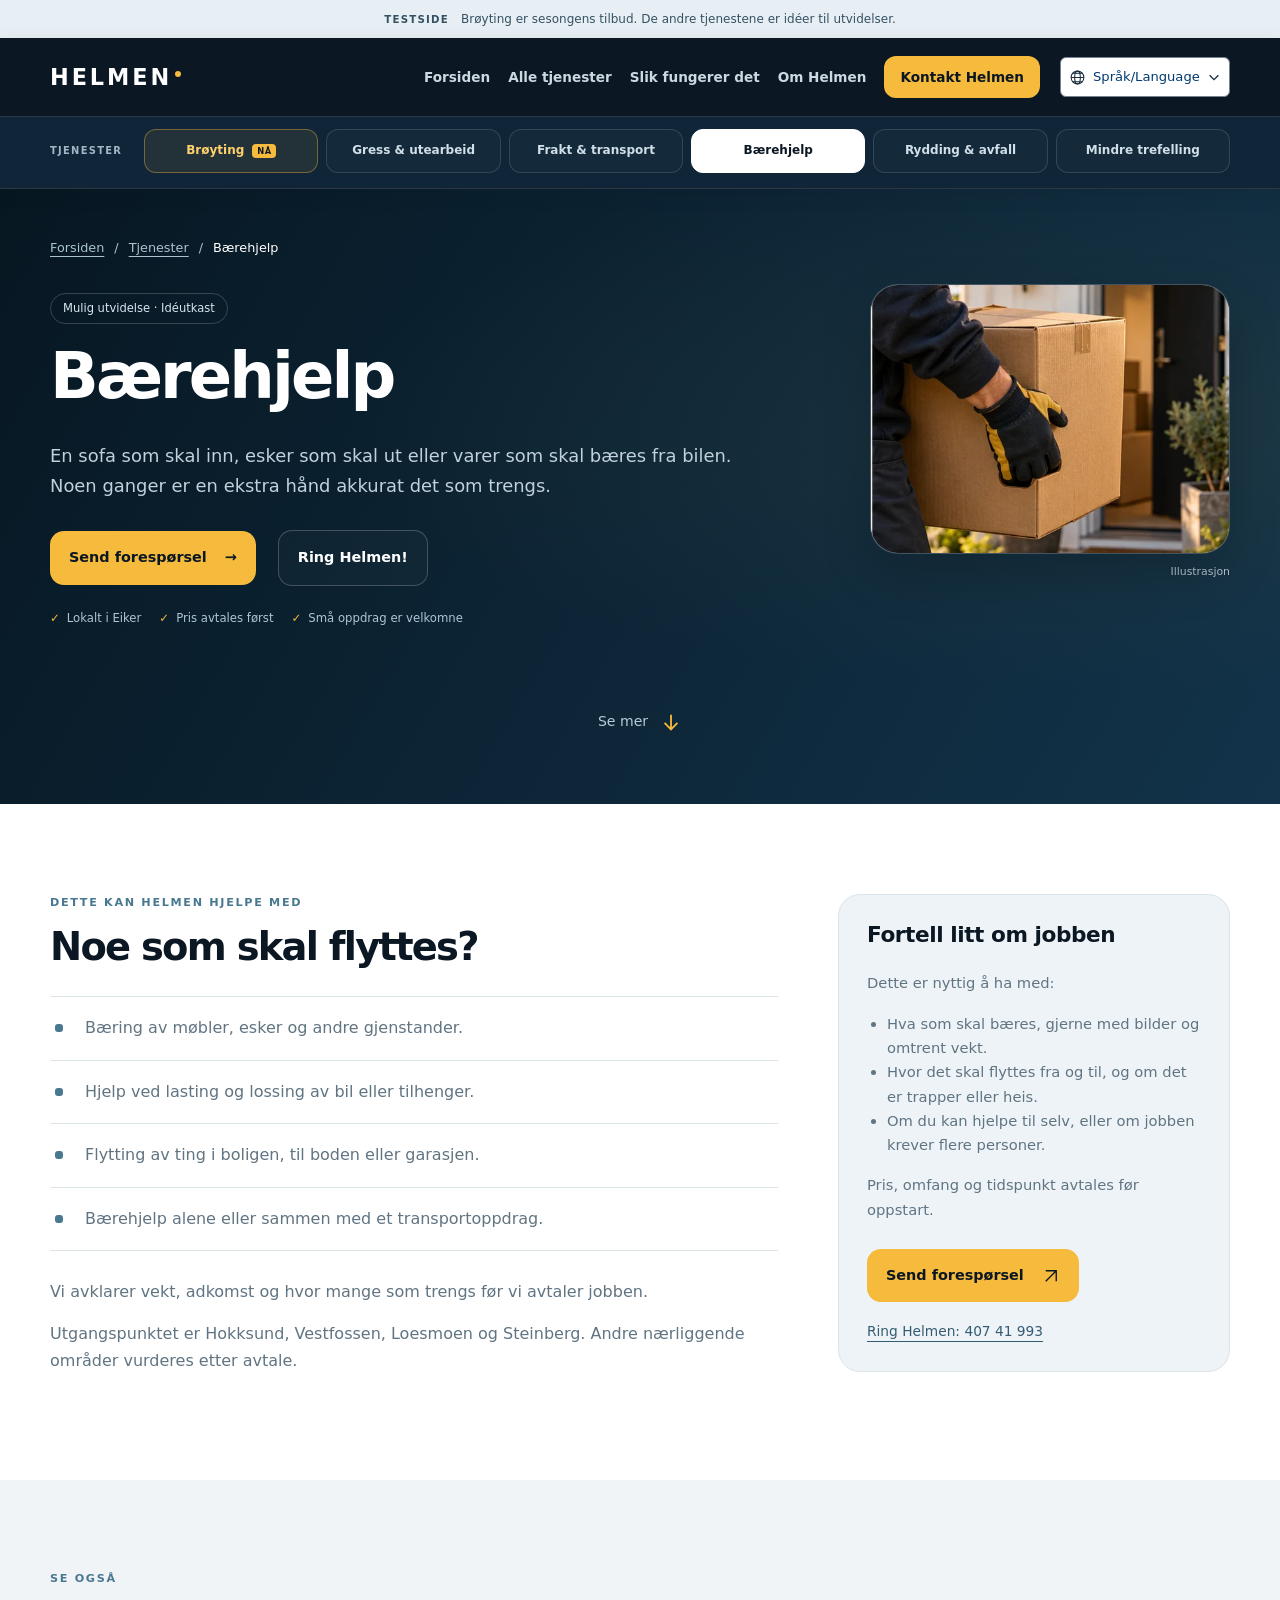
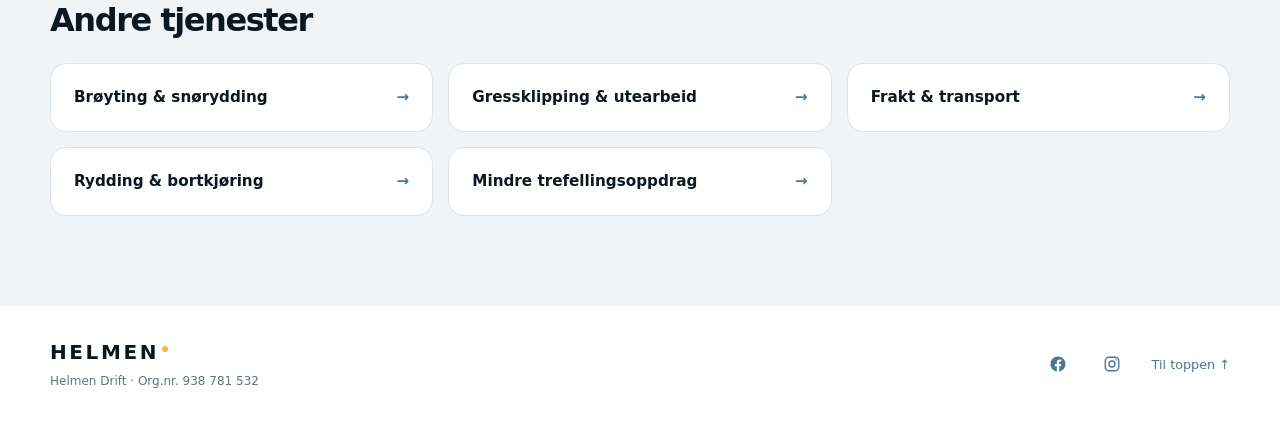
==== commit 3b17e3ad: "Create standalone About Helmen page and illustrated service pages with consistent snow layout" ====
--- a/baerehjelp/index.html
+++ b/baerehjelp/index.html
@@ -1,5 +1,5 @@
 <!doctype html>
-<html lang="nb"><head><meta charset="utf-8"><meta name="viewport" content="width=device-width,initial-scale=1"><meta name="robots" content="noindex,nofollow"><meta name="theme-color" content="#0b1723"><title>Bærehjelp | Helmen · Testside</title><link rel="icon" type="image/svg+xml" href="/assets/favicon.svg?v=2"><link rel="stylesheet" href="/services.css?v=firm-languages-1"><link rel="stylesheet" href="/site-navigation.css?v=firm-languages-1"></head><body id="top"><div class="site-concept-note"><strong>TESTSIDE</strong><span>Brøyting er sesongens tilbud. De andre tjenestene er idéer til utvidelser.</span></div><header class="site-header"><div class="site-header-inner"><a class="site-brand" href="/" aria-label="Helmen, forsiden"><span>HELMEN</span><i class="site-brand-dot" aria-hidden="true"></i></a><nav class="site-main-nav" aria-label="Hovedmeny"><a href="/">Forsiden</a><a href="/#tjenester">Alle tjenester</a><a href="/#slik">Slik fungerer det</a><a href="/#om-helmen">Om Helmen</a><a class="site-contact-link" href="/#kontakt">Kontakt Helmen</a></nav><details class="language-switch">
+<html lang="nb"><head><meta charset="utf-8"><meta name="viewport" content="width=device-width,initial-scale=1"><meta name="robots" content="noindex,nofollow"><meta name="theme-color" content="#0b1723"><title>Bærehjelp | Helmen · Testside</title><link rel="icon" type="image/svg+xml" href="/assets/favicon.svg?v=2"><link rel="stylesheet" href="/services.css?v=about-scenes-1"><link rel="stylesheet" href="/site-navigation.css?v=about-scenes-1"></head><body id="top"><div class="site-concept-note"><strong>TESTSIDE</strong><span>Brøyting er sesongens tilbud. De andre tjenestene er idéer til utvidelser.</span></div><header class="site-header"><div class="site-header-inner"><a class="site-brand" href="/" aria-label="Helmen, forsiden"><span>HELMEN</span><i class="site-brand-dot" aria-hidden="true"></i></a><nav class="site-main-nav" aria-label="Hovedmeny"><a href="/">Forsiden</a><a href="/#tjenester">Alle tjenester</a><a href="/#slik">Slik fungerer det</a><a href="/om-helmen/">Om Helmen</a><a class="site-contact-link" href="/#kontakt">Kontakt Helmen</a></nav><details class="language-switch">
       <summary>
         <svg class="language-globe" aria-hidden="true" viewBox="0 0 24 24" fill="none" stroke="currentColor" stroke-width="1.5"><circle cx="12" cy="12" r="9"/><ellipse cx="12" cy="12" rx="4" ry="9"/><path d="M3 12h18M5 6h14M5 18h14"/></svg>
         <span>Språk/Language</span>
@@ -12,7 +12,8 @@
         <button type="button" data-language="uk" lang="uk" aria-pressed="false">Українська</button>
         <button type="button" data-language="lt" lang="lt" aria-pressed="false">Lietuvių</button>
       </div>
-    </details><details class="site-menu"><summary><span>Meny</span><svg aria-hidden="true" width="21" height="21" viewBox="0 0 24 24" fill="none" stroke="currentColor" stroke-width="1.7"><path d="M4 6h16M4 12h16M4 18h16"/></svg></summary><nav aria-label="Mobilmeny"><a href="/">Forsiden</a><a href="/#tjenester">Alle tjenester</a><a href="/#slik">Slik fungerer det</a><a href="/#om-helmen">Om Helmen</a><a class="site-contact-link" href="/#kontakt">Kontakt Helmen</a></nav></details></div><div class="site-services"><div class="site-services-inner"><span class="site-services-label">TJENESTER</span><nav class="site-service-links" aria-label="Velg tjeneste"><a href="/broyting/" class="season-link"><span>Brøyting</span><b class="season-mini">NÅ</b></a><a href="/gressklipping/"><span>Gress & utearbeid</span></a><a href="/transport/"><span>Frakt & transport</span></a><a href="/baerehjelp/" aria-current="page"><span>Bærehjelp</span></a><a href="/rydding/"><span>Rydding & avfall</span></a><a href="/trefelling/"><span>Mindre trefelling</span></a></nav></div></div></header>
-<main id="innhold"><section class="intro service-hero"><div class="wrap"><nav class="crumbs" aria-label="Brødsmulesti"><a href="/">Forsiden</a><span aria-hidden="true">/</span><a href="/#tjenester">Tjenester</a><span aria-hidden="true">/</span><span aria-current="page">Bærehjelp</span></nav><p class="service-status">Mulig utvidelse · Idéutkast</p><h1>Bærehjelp</h1><p class="hero-lead">En sofa som skal inn, esker som skal ut eller varer som skal bæres fra bilen. Noen ganger er en ekstra hånd akkurat det som trengs.</p></div></section>
-<section class="section"><div class="wrap service-layout"><div><p class="eyebrow">DETTE KAN HELMEN HJELPE MED</p><h2>Noe som skal flyttes?</h2><ul class="service-points"><li>Bæring av møbler, esker og andre gjenstander.</li><li>Hjelp ved lasting og lossing av bil eller tilhenger.</li><li>Flytting av ting i boligen, til boden eller garasjen.</li><li>Bærehjelp alene eller sammen med et transportoppdrag.</li></ul><p class="muted">Vi avklarer vekt, adkomst og hvor mange som trengs før vi avtaler jobben.</p><p class="muted">Utgangspunktet er Hokksund, Vestfossen, Loesmoen og Steinberg. Andre nærliggende områder vurderes etter avtale.</p></div><aside class="service-aside"><h2>Fortell litt om jobben</h2><p>Dette er nyttig å ha med:</p><ul><li>Hva som skal bæres, gjerne med bilder og omtrent vekt.</li><li>Hvor det skal flyttes fra og til, og om det er trapper eller heis.</li><li>Om du kan hjelpe til selv, eller om jobben krever flere personer.</li></ul><p>Pris, omfang og tidspunkt avtales før oppstart.</p><a class="button yellow" href="mailto:post@helmen.no?subject=Foresp%C3%B8rsel%20om%20b%C3%A6rehjelp" data-subject-no="Forespørsel om bærehjelp">Send forespørsel <svg aria-hidden="true" width="18" height="18" viewBox="0 0 24 24" fill="none" stroke="currentColor" stroke-width="1.8"><path d="M5 19 19 5M5 5h14v14"/></svg></a><a class="text-link" href="tel:+4740741993">Ring Helmen: 407 41 993</a></aside></div></section>
-<section class="section more-services"><div class="wrap"><p class="eyebrow">SE OGSÅ</p><h2>Andre tjenester</h2><div class="service-shortcuts"><a href="/broyting/">Brøyting &amp; snørydding<span aria-hidden="true">→</span></a><a href="/gressklipping/">Gressklipping &amp; utearbeid<span aria-hidden="true">→</span></a><a href="/transport/">Frakt &amp; transport<span aria-hidden="true">→</span></a><a href="/rydding/">Rydding &amp; bortkjøring<span aria-hidden="true">→</span></a><a href="/trefelling/">Mindre trefellingsoppdrag<span aria-hidden="true">→</span></a></div></div></section></main><footer class="site-footer"><div class="footer-identity"><a class="site-brand" href="/" aria-label="Helmen, forsiden"><span>HELMEN</span><i class="site-brand-dot" aria-hidden="true"></i></a><small>Helmen Drift · <span class="footer-org">Org.nr. 938 781 532</span></small></div><div class="site-footer-links"><a href="https://www.facebook.com/helmendrift" aria-label="Helmen Drift på Facebook" target="_blank" rel="noopener noreferrer"><svg aria-hidden="true" viewBox="0 0 24 24" width="18" height="18" fill="currentColor"><path d="M22 12.06C22 6.5 17.52 2 12 2S2 6.5 2 12.06c0 5.02 3.66 9.18 8.44 9.94v-7.03H7.9v-2.91h2.54V9.84c0-2.52 1.49-3.91 3.77-3.91 1.09 0 2.23.2 2.23.2V8.6h-1.26c-1.24 0-1.62.78-1.62 1.57v1.89h2.77l-.44 2.91h-2.33V22C18.34 21.24 22 17.08 22 12.06Z"/></svg></a><a href="https://www.instagram.com/helmendrift/" aria-label="Helmen Drift på Instagram" target="_blank" rel="noopener noreferrer"><svg aria-hidden="true" viewBox="0 0 24 24" width="18" height="18" fill="none" stroke="currentColor" stroke-width="1.8"><rect x="3" y="3" width="18" height="18" rx="5"/><circle cx="12" cy="12" r="4"/><circle cx="17.5" cy="6.5" r="1" fill="currentColor" stroke="none"/></svg></a><a class="footer-top" href="#top">Til toppen ↑</a></div></footer><script src="/translations.js?v=firm-languages-1"></script><script src="/service-translations.js?v=firm-languages-1"></script><script src="/language.js?v=firm-languages-1"></script><script src="/services.js?v=firm-languages-1"></script></body></html>
+    </details><details class="site-menu"><summary><span>Meny</span><svg aria-hidden="true" width="21" height="21" viewBox="0 0 24 24" fill="none" stroke="currentColor" stroke-width="1.7"><path d="M4 6h16M4 12h16M4 18h16"/></svg></summary><nav aria-label="Mobilmeny"><a href="/">Forsiden</a><a href="/#tjenester">Alle tjenester</a><a href="/#slik">Slik fungerer det</a><a href="/om-helmen/">Om Helmen</a><a class="site-contact-link" href="/#kontakt">Kontakt Helmen</a></nav></details></div><div class="site-services"><div class="site-services-inner"><span class="site-services-label">TJENESTER</span><nav class="site-service-links" aria-label="Velg tjeneste"><a href="/broyting/" class="season-link"><span>Brøyting</span><b class="season-mini">NÅ</b></a><a href="/gressklipping/"><span>Gress & utearbeid</span></a><a href="/transport/"><span>Frakt & transport</span></a><a href="/baerehjelp/" aria-current="page"><span>Bærehjelp</span></a><a href="/rydding/"><span>Rydding & avfall</span></a><a href="/trefelling/"><span>Mindre trefelling</span></a></nav></div></div></header>
+<main id="innhold"><section class="intro service-hero service-hero-with-art"><div class="wrap"><div class="service-hero-copy"><nav class="crumbs" aria-label="Brødsmulesti"><a href="/">Forsiden</a><span aria-hidden="true">/</span><a href="/#tjenester">Tjenester</a><span aria-hidden="true">/</span><span aria-current="page">Bærehjelp</span></nav><p class="service-status">Mulig utvidelse · Idéutkast</p><h1>Bærehjelp</h1><p class="hero-lead">En sofa som skal inn, esker som skal ut eller varer som skal bæres fra bilen. Noen ganger er en ekstra hånd akkurat det som trengs.</p><div class="actions"><a class="button yellow" href="/#kontakt">Send forespørsel <span aria-hidden="true">→</span></a><a class="button button-outline" href="tel:+4740741993">Ring Helmen!</a></div><div class="service-facts"><span>Lokalt i Eiker</span><span>Pris avtales først</span><span>Små oppdrag er velkomne</span></div></div><figure class="service-visual"><div class="service-picture"><div class="service-scene scene-carrying" role="img" aria-label="Illustrasjon av bærehjelp"></div></div><figcaption>Illustrasjon</figcaption></figure><a class="service-see-more" href="#tjenestedetaljer"><span>Se mer</span><svg aria-hidden="true" width="22" height="22" viewBox="0 0 24 24" fill="none" stroke="currentColor" stroke-width="2"><path d="M12 4v16M5 13l7 7 7-7"/></svg></a></div></section>
+<section class="section" id="tjenestedetaljer"><div class="wrap service-layout"><div><p class="eyebrow">DETTE KAN HELMEN HJELPE MED</p><h2>Noe som skal flyttes?</h2><ul class="service-points"><li>Bæring av møbler, esker og andre gjenstander.</li><li>Hjelp ved lasting og lossing av bil eller tilhenger.</li><li>Flytting av ting i boligen, til boden eller garasjen.</li><li>Bærehjelp alene eller sammen med et transportoppdrag.</li></ul><p class="muted">Vi avklarer vekt, adkomst og hvor mange som trengs før vi avtaler jobben.</p><p class="muted">Utgangspunktet er Hokksund, Vestfossen, Loesmoen og Steinberg. Andre nærliggende områder vurderes etter avtale.</p></div><aside class="service-aside"><h2>Fortell litt om jobben</h2><p>Dette er nyttig å ha med:</p><ul><li>Hva som skal bæres, gjerne med bilder og omtrent vekt.</li><li>Hvor det skal flyttes fra og til, og om det er trapper eller heis.</li><li>Om du kan hjelpe til selv, eller om jobben krever flere personer.</li></ul><p>Pris, omfang og tidspunkt avtales før oppstart.</p><a class="button yellow" href="mailto:post@helmen.no?subject=Foresp%C3%B8rsel%20om%20b%C3%A6rehjelp" data-subject-no="Forespørsel om bærehjelp">Send forespørsel <svg aria-hidden="true" width="18" height="18" viewBox="0 0 24 24" fill="none" stroke="currentColor" stroke-width="1.8"><path d="M5 19 19 5M5 5h14v14"/></svg></a><a class="text-link" href="tel:+4740741993">Ring Helmen: 407 41 993</a></aside></div></section>
+<section class="section more-services"><div class="wrap"><p class="eyebrow">SE OGSÅ</p><h2>Andre tjenester</h2><div class="service-shortcuts"><a href="/broyting/">Brøyting &amp; snørydding<span aria-hidden="true">→</span></a><a href="/gressklipping/">Gressklipping &amp; utearbeid<span aria-hidden="true">→</span></a><a href="/transport/">Frakt &amp; transport<span aria-hidden="true">→</span></a><a href="/rydding/">Rydding &amp; bortkjøring<span aria-hidden="true">→</span></a><a href="/trefelling/">Mindre trefellingsoppdrag<span aria-hidden="true">→</span></a></div></div></section></main><footer class="site-footer"><div class="footer-identity"><a class="site-brand" href="/" aria-label="Helmen, forsiden"><span>HELMEN</span><i class="site-brand-dot" aria-hidden="true"></i></a><small>Helmen Drift · <span class="footer-org">Org.nr. 938 781 532</span></small></div><div class="site-footer-links"><a href="https://www.facebook.com/helmendrift" aria-label="Helmen Drift på Facebook" target="_blank" rel="noopener noreferrer"><svg aria-hidden="true" viewBox="0 0 24 24" width="18" height="18" fill="currentColor"><path d="M22 12.06C22 6.5 17.52 2 12 2S2 6.5 2 12.06c0 5.02 3.66 9.18 8.44 9.94v-7.03H7.9v-2.91h2.54V9.84c0-2.52 1.49-3.91 3.77-3.91 1.09 0 2.23.2 2.23.2V8.6h-1.26c-1.24 0-1.62.78-1.62 1.57v1.89h2.77l-.44 2.91h-2.33V22C18.34 21.24 22 17.08 22 12.06Z"/></svg></a><a href="https://www.instagram.com/helmendrift/" aria-label="Helmen Drift på Instagram" target="_blank" rel="noopener noreferrer"><svg aria-hidden="true" viewBox="0 0 24 24" width="18" height="18" fill="none" stroke="currentColor" stroke-width="1.8"><rect x="3" y="3" width="18" height="18" rx="5"/><circle cx="12" cy="12" r="4"/><circle cx="17.5" cy="6.5" r="1" fill="currentColor" stroke="none"/></svg></a><a class="footer-top" href="#top">Til toppen ↑</a></div></footer><script src="/translations.js?v=about-scenes-1"></script><script src="/service-translations.js?v=about-scenes-1"></script><script src="/language.js?v=about-scenes-1"></script><script src="/services.js?v=about-scenes-1"></script></body></html>
+
--- a/services.css
+++ b/services.css
@@ -74,6 +74,50 @@
 
 /* The service overview follows production's colours, cards and spacing. */
 .hero-copy{min-width:0}
+.service-hero-with-art .wrap{display:grid;grid-template-columns:minmax(0,1.25fr) minmax(0,.75fr);align-items:center;gap:60px}
+.service-hero-copy{min-width:0}
+.service-visual{width:100%;max-width:360px;justify-self:end;margin:0}
+.service-scene{aspect-ratio:1;background-image:url('/assets/service-scenes.webp');background-size:300% 200%;background-repeat:no-repeat;background-color:#d9e2dc}
+.scene-lawn{background-position:0 0}
+.scene-transport{background-position:50% 0}
+.scene-carrying{background-position:100% 0}
+.scene-clearance{background-position:0 100%}
+.scene-trees{background-position:50% 100%}
+.scene-local{background-position:100% 100%}
+.service-visual .service-scene{border-radius:28px;border:1px solid #ffffff35;box-shadow:0 20px 50px #0003}
+.service-visual figcaption{margin-top:9px;text-align:right;color:#b4c8d5;font-size:.68rem}
+.service-picture{position:relative;width:100%;aspect-ratio:4/3;overflow:hidden;border:1px solid #ffffff35;border-radius:28px;box-shadow:0 20px 50px #0003;background:#102638}
+.service-picture>.service-scene{position:absolute;top:50%;width:100%;transform:translateY(-50%);border:0;border-radius:0;box-shadow:none}
+.service-picture>img{display:block;width:100%;height:100%;object-fit:cover}
+.service-see-more{display:flex;grid-column:1/-1;align-items:center;justify-content:center;gap:12px;min-height:44px;margin-top:12px;color:#b7cbd7;font-size:.88rem;text-decoration:none}
+.service-see-more svg{flex-shrink:0;color:#f6ba3d;transition:transform .2s ease}
+.service-see-more:hover svg{transform:translateY(3px)}
+.hero:has(.service-see-more){row-gap:30px}
+.service-facts{display:flex;flex-wrap:wrap;gap:10px 18px;margin-top:24px;color:#adc5d4;font-size:.73rem;line-height:1.5}
+.service-facts>span::before{content:"✓";margin-right:7px;color:#f6ba3d}
+.button-outline{border:1px solid #ffffff35;background:#ffffff06;color:#fff}
+.button-outline:hover{background:#ffffff12}
+.season-status{border-color:#f6ba3d55;color:#f6ba3d}
+@media(prefers-reduced-motion:reduce){.service-see-more svg{transition:none}.service-see-more:hover svg{transform:none}}
+.service-card-art{position:relative;height:145px;margin:-28px -28px 24px;overflow:hidden;background:#d9e2dc}
+.service-card-art>.service-scene{position:absolute;width:100%;top:50%;transform:translateY(-50%)}
+.service-card-art img{display:block;width:100%;height:100%;object-fit:cover;object-position:center}
+.about-more-link{display:inline-flex;align-items:center;gap:12px;margin-top:12px;color:#355c73;font-size:.9rem;font-weight:750;text-underline-offset:5px}
+.about-hero .company-details{color:#c3d5df;margin:24px 0 0}
+.about-company .about-inner{align-items:start}
+.about-company p:not(.eyebrow){color:var(--muted)}
+.about-company h2{font-size:clamp(2rem,3.5vw,3rem)}
+.about-company img{width:180px;height:220px;object-fit:cover;border-radius:24px}
+.about-next{display:grid;grid-template-columns:minmax(0,1fr) auto;gap:45px;align-items:center}
+.about-next h2{font-size:clamp(2rem,3.6vw,3rem)}
+.about-next-actions{display:grid;justify-items:start;gap:12px}
+@media(max-width:1000px){.service-hero-with-art .wrap{gap:35px}}
+@media(max-width:760px){
+ .service-hero-with-art .wrap,.about-next{grid-template-columns:1fr;gap:28px}
+ .service-visual{max-width:280px;justify-self:center}
+ .service-card-art{margin:-25px -25px 22px;height:140px}
+ .about-company img{width:130px;height:160px}
+}
 .hero h1,.service-hero h1{overflow-wrap:anywhere;hyphens:auto}
 .hero-facts{display:grid;grid-template-columns:repeat(3,minmax(0,1fr));gap:10px}
 .hero-facts span{padding:15px 10px;border:1px solid #ffffff20;border-radius:16px;background:#ffffff06;text-align:center;line-height:1.5}
@@ -117,3 +161,4 @@
 }
 
 
+
--- a/site-navigation.css
+++ b/site-navigation.css
@@ -12,6 +12,7 @@
 .site-main-nav{display:flex;align-items:center;gap:25px;margin-left:auto}
 .site-main-nav a{color:#cbd9e1;font-size:.85rem;font-weight:650;text-decoration:none;white-space:nowrap}
 .site-main-nav .site-contact-link{padding:10px 16px;background:#f6ba3d;color:#0b1723;border-radius:12px;font-weight:800}
+.site-main-nav a[aria-current="page"],.site-menu nav a[aria-current="page"]{color:#f6ba3d}
 .site-services{padding:12px 0 15px;border-top:1px solid #ffffff18;background:#102638}
 .site-services-inner{display:flex;align-items:center;gap:22px}
 .site-services-label{color:#9eb8c8;font-size:.62rem;letter-spacing:.13em;font-weight:800}
@@ -85,3 +86,4 @@
 }
 @media(max-width:380px){.site-header:has(.language-switch) .site-menu summary>span{display:none}}
 
+
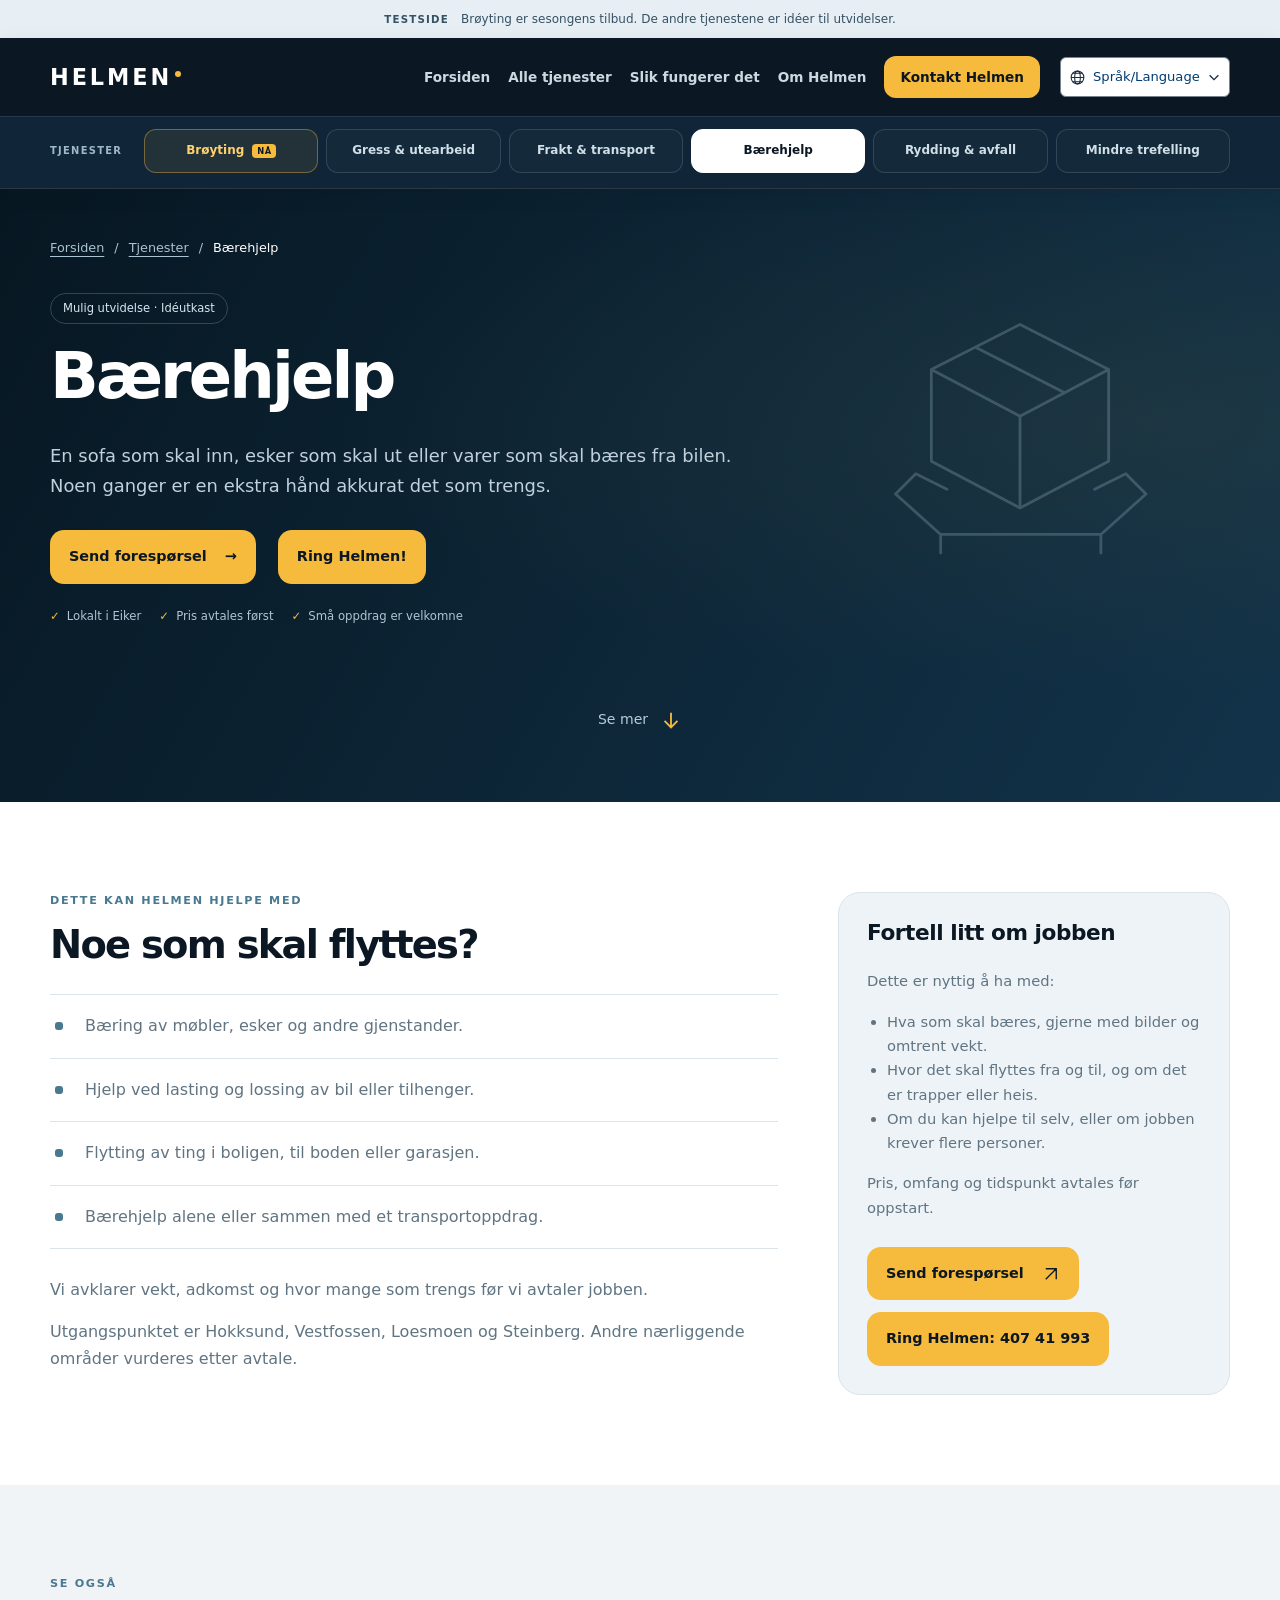
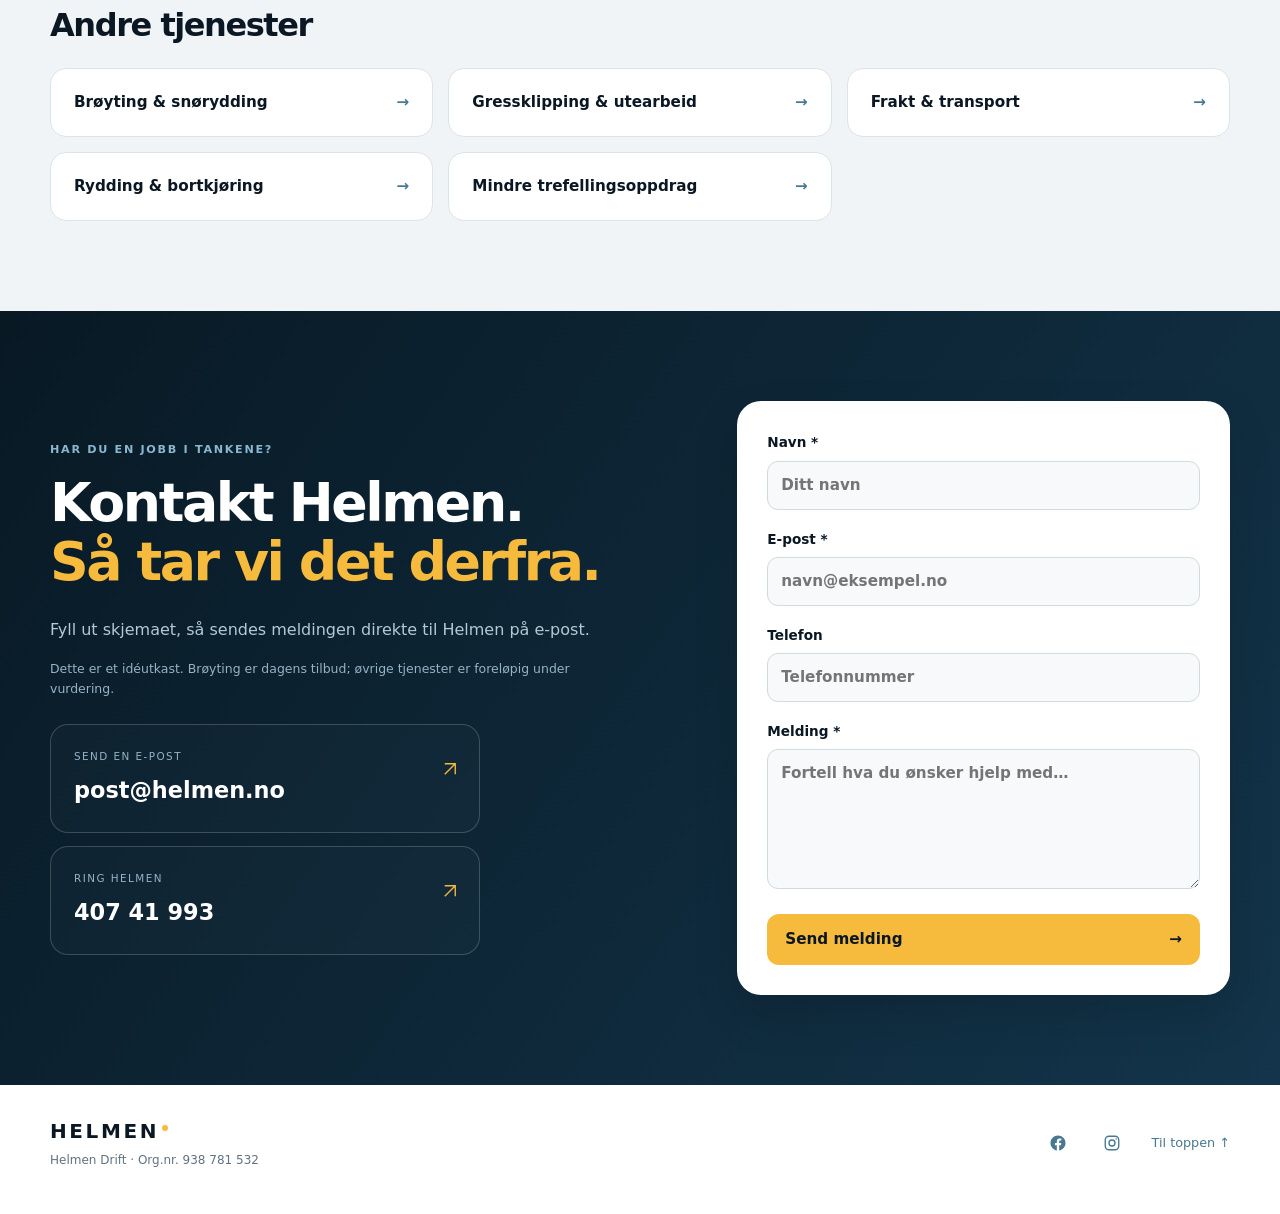
==== commit faccf3e6: "Use subtle line illustrations and local contact forms on every nonprod page" ====
--- a/baerehjelp/index.html
+++ b/baerehjelp/index.html
@@ -1,5 +1,5 @@
 <!doctype html>
-<html lang="nb"><head><meta charset="utf-8"><meta name="viewport" content="width=device-width,initial-scale=1"><meta name="robots" content="noindex,nofollow"><meta name="theme-color" content="#0b1723"><title>Bærehjelp | Helmen · Testside</title><link rel="icon" type="image/svg+xml" href="/assets/favicon.svg?v=2"><link rel="stylesheet" href="/services.css?v=about-scenes-1"><link rel="stylesheet" href="/site-navigation.css?v=about-scenes-1"></head><body id="top"><div class="site-concept-note"><strong>TESTSIDE</strong><span>Brøyting er sesongens tilbud. De andre tjenestene er idéer til utvidelser.</span></div><header class="site-header"><div class="site-header-inner"><a class="site-brand" href="/" aria-label="Helmen, forsiden"><span>HELMEN</span><i class="site-brand-dot" aria-hidden="true"></i></a><nav class="site-main-nav" aria-label="Hovedmeny"><a href="/">Forsiden</a><a href="/#tjenester">Alle tjenester</a><a href="/#slik">Slik fungerer det</a><a href="/om-helmen/">Om Helmen</a><a class="site-contact-link" href="/#kontakt">Kontakt Helmen</a></nav><details class="language-switch">
+<html lang="nb"><head><meta charset="utf-8"><meta name="viewport" content="width=device-width,initial-scale=1"><meta name="robots" content="noindex,nofollow"><meta name="theme-color" content="#0b1723"><title>Bærehjelp | Helmen · Testside</title><link rel="icon" type="image/svg+xml" href="/assets/favicon.svg?v=2"><link rel="stylesheet" href="/services.css?v=line-forms-1"><link rel="stylesheet" href="/site-navigation.css?v=line-forms-1"></head><body id="top"><div class="site-concept-note"><strong>TESTSIDE</strong><span>Brøyting er sesongens tilbud. De andre tjenestene er idéer til utvidelser.</span></div><header class="site-header"><div class="site-header-inner"><a class="site-brand" href="/" aria-label="Helmen, forsiden"><span>HELMEN</span><i class="site-brand-dot" aria-hidden="true"></i></a><nav class="site-main-nav" aria-label="Hovedmeny"><a href="/">Forsiden</a><a href="/#tjenester">Alle tjenester</a><a href="/#slik">Slik fungerer det</a><a href="/om-helmen/">Om Helmen</a><a class="site-contact-link" href="#kontakt">Kontakt Helmen</a></nav><details class="language-switch">
       <summary>
         <svg class="language-globe" aria-hidden="true" viewBox="0 0 24 24" fill="none" stroke="currentColor" stroke-width="1.5"><circle cx="12" cy="12" r="9"/><ellipse cx="12" cy="12" rx="4" ry="9"/><path d="M3 12h18M5 6h14M5 18h14"/></svg>
         <span>Språk/Language</span>
@@ -12,8 +12,19 @@
         <button type="button" data-language="uk" lang="uk" aria-pressed="false">Українська</button>
         <button type="button" data-language="lt" lang="lt" aria-pressed="false">Lietuvių</button>
       </div>
-    </details><details class="site-menu"><summary><span>Meny</span><svg aria-hidden="true" width="21" height="21" viewBox="0 0 24 24" fill="none" stroke="currentColor" stroke-width="1.7"><path d="M4 6h16M4 12h16M4 18h16"/></svg></summary><nav aria-label="Mobilmeny"><a href="/">Forsiden</a><a href="/#tjenester">Alle tjenester</a><a href="/#slik">Slik fungerer det</a><a href="/om-helmen/">Om Helmen</a><a class="site-contact-link" href="/#kontakt">Kontakt Helmen</a></nav></details></div><div class="site-services"><div class="site-services-inner"><span class="site-services-label">TJENESTER</span><nav class="site-service-links" aria-label="Velg tjeneste"><a href="/broyting/" class="season-link"><span>Brøyting</span><b class="season-mini">NÅ</b></a><a href="/gressklipping/"><span>Gress & utearbeid</span></a><a href="/transport/"><span>Frakt & transport</span></a><a href="/baerehjelp/" aria-current="page"><span>Bærehjelp</span></a><a href="/rydding/"><span>Rydding & avfall</span></a><a href="/trefelling/"><span>Mindre trefelling</span></a></nav></div></div></header>
-<main id="innhold"><section class="intro service-hero service-hero-with-art"><div class="wrap"><div class="service-hero-copy"><nav class="crumbs" aria-label="Brødsmulesti"><a href="/">Forsiden</a><span aria-hidden="true">/</span><a href="/#tjenester">Tjenester</a><span aria-hidden="true">/</span><span aria-current="page">Bærehjelp</span></nav><p class="service-status">Mulig utvidelse · Idéutkast</p><h1>Bærehjelp</h1><p class="hero-lead">En sofa som skal inn, esker som skal ut eller varer som skal bæres fra bilen. Noen ganger er en ekstra hånd akkurat det som trengs.</p><div class="actions"><a class="button yellow" href="/#kontakt">Send forespørsel <span aria-hidden="true">→</span></a><a class="button button-outline" href="tel:+4740741993">Ring Helmen!</a></div><div class="service-facts"><span>Lokalt i Eiker</span><span>Pris avtales først</span><span>Små oppdrag er velkomne</span></div></div><figure class="service-visual"><div class="service-picture"><div class="service-scene scene-carrying" role="img" aria-label="Illustrasjon av bærehjelp"></div></div><figcaption>Illustrasjon</figcaption></figure><a class="service-see-more" href="#tjenestedetaljer"><span>Se mer</span><svg aria-hidden="true" width="22" height="22" viewBox="0 0 24 24" fill="none" stroke="currentColor" stroke-width="2"><path d="M12 4v16M5 13l7 7 7-7"/></svg></a></div></section>
-<section class="section" id="tjenestedetaljer"><div class="wrap service-layout"><div><p class="eyebrow">DETTE KAN HELMEN HJELPE MED</p><h2>Noe som skal flyttes?</h2><ul class="service-points"><li>Bæring av møbler, esker og andre gjenstander.</li><li>Hjelp ved lasting og lossing av bil eller tilhenger.</li><li>Flytting av ting i boligen, til boden eller garasjen.</li><li>Bærehjelp alene eller sammen med et transportoppdrag.</li></ul><p class="muted">Vi avklarer vekt, adkomst og hvor mange som trengs før vi avtaler jobben.</p><p class="muted">Utgangspunktet er Hokksund, Vestfossen, Loesmoen og Steinberg. Andre nærliggende områder vurderes etter avtale.</p></div><aside class="service-aside"><h2>Fortell litt om jobben</h2><p>Dette er nyttig å ha med:</p><ul><li>Hva som skal bæres, gjerne med bilder og omtrent vekt.</li><li>Hvor det skal flyttes fra og til, og om det er trapper eller heis.</li><li>Om du kan hjelpe til selv, eller om jobben krever flere personer.</li></ul><p>Pris, omfang og tidspunkt avtales før oppstart.</p><a class="button yellow" href="mailto:post@helmen.no?subject=Foresp%C3%B8rsel%20om%20b%C3%A6rehjelp" data-subject-no="Forespørsel om bærehjelp">Send forespørsel <svg aria-hidden="true" width="18" height="18" viewBox="0 0 24 24" fill="none" stroke="currentColor" stroke-width="1.8"><path d="M5 19 19 5M5 5h14v14"/></svg></a><a class="text-link" href="tel:+4740741993">Ring Helmen: 407 41 993</a></aside></div></section>
-<section class="section more-services"><div class="wrap"><p class="eyebrow">SE OGSÅ</p><h2>Andre tjenester</h2><div class="service-shortcuts"><a href="/broyting/">Brøyting &amp; snørydding<span aria-hidden="true">→</span></a><a href="/gressklipping/">Gressklipping &amp; utearbeid<span aria-hidden="true">→</span></a><a href="/transport/">Frakt &amp; transport<span aria-hidden="true">→</span></a><a href="/rydding/">Rydding &amp; bortkjøring<span aria-hidden="true">→</span></a><a href="/trefelling/">Mindre trefellingsoppdrag<span aria-hidden="true">→</span></a></div></div></section></main><footer class="site-footer"><div class="footer-identity"><a class="site-brand" href="/" aria-label="Helmen, forsiden"><span>HELMEN</span><i class="site-brand-dot" aria-hidden="true"></i></a><small>Helmen Drift · <span class="footer-org">Org.nr. 938 781 532</span></small></div><div class="site-footer-links"><a href="https://www.facebook.com/helmendrift" aria-label="Helmen Drift på Facebook" target="_blank" rel="noopener noreferrer"><svg aria-hidden="true" viewBox="0 0 24 24" width="18" height="18" fill="currentColor"><path d="M22 12.06C22 6.5 17.52 2 12 2S2 6.5 2 12.06c0 5.02 3.66 9.18 8.44 9.94v-7.03H7.9v-2.91h2.54V9.84c0-2.52 1.49-3.91 3.77-3.91 1.09 0 2.23.2 2.23.2V8.6h-1.26c-1.24 0-1.62.78-1.62 1.57v1.89h2.77l-.44 2.91h-2.33V22C18.34 21.24 22 17.08 22 12.06Z"/></svg></a><a href="https://www.instagram.com/helmendrift/" aria-label="Helmen Drift på Instagram" target="_blank" rel="noopener noreferrer"><svg aria-hidden="true" viewBox="0 0 24 24" width="18" height="18" fill="none" stroke="currentColor" stroke-width="1.8"><rect x="3" y="3" width="18" height="18" rx="5"/><circle cx="12" cy="12" r="4"/><circle cx="17.5" cy="6.5" r="1" fill="currentColor" stroke="none"/></svg></a><a class="footer-top" href="#top">Til toppen ↑</a></div></footer><script src="/translations.js?v=about-scenes-1"></script><script src="/service-translations.js?v=about-scenes-1"></script><script src="/language.js?v=about-scenes-1"></script><script src="/services.js?v=about-scenes-1"></script></body></html>
+    </details><details class="site-menu"><summary><span>Meny</span><svg aria-hidden="true" width="21" height="21" viewBox="0 0 24 24" fill="none" stroke="currentColor" stroke-width="1.7"><path d="M4 6h16M4 12h16M4 18h16"/></svg></summary><nav aria-label="Mobilmeny"><a href="/">Forsiden</a><a href="/#tjenester">Alle tjenester</a><a href="/#slik">Slik fungerer det</a><a href="/om-helmen/">Om Helmen</a><a class="site-contact-link" href="#kontakt">Kontakt Helmen</a></nav></details></div><div class="site-services"><div class="site-services-inner"><span class="site-services-label">TJENESTER</span><nav class="site-service-links" aria-label="Velg tjeneste"><a href="/broyting/" class="season-link"><span>Brøyting</span><b class="season-mini">NÅ</b></a><a href="/gressklipping/"><span>Gress & utearbeid</span></a><a href="/transport/"><span>Frakt & transport</span></a><a href="/baerehjelp/" aria-current="page"><span>Bærehjelp</span></a><a href="/rydding/"><span>Rydding & avfall</span></a><a href="/trefelling/"><span>Mindre trefelling</span></a></nav></div></div></header>
+<main id="innhold"><section class="intro service-hero service-hero-with-art"><div class="wrap"><div class="service-hero-copy"><nav class="crumbs" aria-label="Brødsmulesti"><a href="/">Forsiden</a><span aria-hidden="true">/</span><a href="/#tjenester">Tjenester</a><span aria-hidden="true">/</span><span aria-current="page">Bærehjelp</span></nav><p class="service-status">Mulig utvidelse · Idéutkast</p><h1>Bærehjelp</h1><p class="hero-lead">En sofa som skal inn, esker som skal ut eller varer som skal bæres fra bilen. Noen ganger er en ekstra hånd akkurat det som trengs.</p><div class="actions"><a class="button yellow" href="#kontakt">Send forespørsel <span aria-hidden="true">→</span></a><a class="button yellow" href="tel:+4740741993">Ring Helmen!</a></div><div class="service-facts"><span>Lokalt i Eiker</span><span>Pris avtales først</span><span>Små oppdrag er velkomne</span></div></div><div class="service-line-visual"><svg class="service-hero-drawing" viewBox="0 0 180 190" fill="none" stroke="currentColor" stroke-width="2.4" stroke-linecap="round" stroke-linejoin="round" aria-hidden="true" focusable="false"><path d="m90 26 57 29-57 30-57-30 57-29ZM33 55v59l57 30 57-30V55M90 85v59M62 41l57 29M43 132l-20-10-13 13 29 26h103l29-26-13-13-20 10M39 161v12M142 161v12"/></svg></div><a class="service-see-more" href="#tjenestedetaljer"><span>Se mer</span><svg aria-hidden="true" width="22" height="22" viewBox="0 0 24 24" fill="none" stroke="currentColor" stroke-width="2"><path d="M12 4v16M5 13l7 7 7-7"/></svg></a></div></section>
+<section class="section" id="tjenestedetaljer"><div class="wrap service-layout"><div><p class="eyebrow">DETTE KAN HELMEN HJELPE MED</p><h2>Noe som skal flyttes?</h2><ul class="service-points"><li>Bæring av møbler, esker og andre gjenstander.</li><li>Hjelp ved lasting og lossing av bil eller tilhenger.</li><li>Flytting av ting i boligen, til boden eller garasjen.</li><li>Bærehjelp alene eller sammen med et transportoppdrag.</li></ul><p class="muted">Vi avklarer vekt, adkomst og hvor mange som trengs før vi avtaler jobben.</p><p class="muted">Utgangspunktet er Hokksund, Vestfossen, Loesmoen og Steinberg. Andre nærliggende områder vurderes etter avtale.</p></div><aside class="service-aside"><h2>Fortell litt om jobben</h2><p>Dette er nyttig å ha med:</p><ul><li>Hva som skal bæres, gjerne med bilder og omtrent vekt.</li><li>Hvor det skal flyttes fra og til, og om det er trapper eller heis.</li><li>Om du kan hjelpe til selv, eller om jobben krever flere personer.</li></ul><p>Pris, omfang og tidspunkt avtales før oppstart.</p><a class="button yellow" href="#kontakt">Send forespørsel <svg aria-hidden="true" width="18" height="18" viewBox="0 0 24 24" fill="none" stroke="currentColor" stroke-width="1.8"><path d="M5 19 19 5M5 5h14v14"/></svg></a><a class="button yellow" href="tel:+4740741993">Ring Helmen: 407 41 993</a></aside></div></section>
+<section class="section more-services"><div class="wrap"><p class="eyebrow">SE OGSÅ</p><h2>Andre tjenester</h2><div class="service-shortcuts"><a href="/broyting/">Brøyting &amp; snørydding<span aria-hidden="true">→</span></a><a href="/gressklipping/">Gressklipping &amp; utearbeid<span aria-hidden="true">→</span></a><a href="/transport/">Frakt &amp; transport<span aria-hidden="true">→</span></a><a href="/rydding/">Rydding &amp; bortkjøring<span aria-hidden="true">→</span></a><a href="/trefelling/">Mindre trefellingsoppdrag<span aria-hidden="true">→</span></a></div></div></section><section class="contact section" id="kontakt"><div class="wrap contact-inner"><div><p class="eyebrow">HAR DU EN JOBB I TANKENE?</p><h2>Kontakt Helmen.<br><em>Så tar vi det derfra.</em></h2><p>Fyll ut skjemaet, så sendes meldingen direkte til Helmen på e-post.</p><p class="contact-note">Dette er et idéutkast. Brøyting er dagens tilbud; øvrige tjenester er foreløpig under vurdering.</p><div class="contact-options"><a href="mailto:post@helmen.no?subject=Foresp%C3%B8rsel%20om%20praktisk%20hjelp" data-subject-no="Forespørsel om praktisk hjelp"><small>SEND EN E-POST</small><strong>post@helmen.no</strong><span aria-hidden="true"><svg width="18" height="18" viewBox="0 0 24 24" fill="none" stroke="currentColor" stroke-width="1.8"><path d="M5 19 19 5M5 5h14v14"/></svg></span></a><a href="tel:+4740741993"><small>RING HELMEN</small><strong>407 41 993</strong><span aria-hidden="true"><svg width="18" height="18" viewBox="0 0 24 24" fill="none" stroke="currentColor" stroke-width="1.8"><path d="M5 19 19 5M5 5h14v14"/></svg></span></a></div></div><form class="contact-form general-contact-form" id="contactForm" name="generell-henvendelse" method="POST" action="https://api.web3forms.com/submit">
+  <input type="hidden" name="access_key" value="b79ded99-a189-4a30-9af7-b507eeb651f6">
+  <input type="hidden" name="subject" value="Ny henvendelse til Helmen"><input type="hidden" name="tjeneste" value="Bærehjelp">
+  <label><span>Navn *</span><input name="name" required maxlength="80" autocomplete="name" placeholder="Ditt navn"></label>
+  <label><span>E-post *</span><input name="email" type="email" required maxlength="120" autocomplete="email" placeholder="navn@eksempel.no"></label>
+  <label><span>Telefon</span><input name="phone" maxlength="40" autocomplete="tel" inputmode="tel" placeholder="Telefonnummer"></label>
+  <label><span>Melding *</span><textarea name="message" required maxlength="3000" rows="5" placeholder="Fortell hva du ønsker hjelp med…"></textarea></label>
+  <label class="hp" aria-hidden="true"><span>Nettside</span><input type="checkbox" name="botcheck" tabindex="-1" autocomplete="off"></label>
+  <button class="send-button" type="submit" data-idle-label="Send melding"><span class="send-label">Send melding</span><span aria-hidden="true">→</span></button>
+  <div class="form-status" id="formStatus" role="status" aria-live="polite"></div>
+</form></div></section></main><footer class="site-footer"><div class="footer-identity"><a class="site-brand" href="/" aria-label="Helmen, forsiden"><span>HELMEN</span><i class="site-brand-dot" aria-hidden="true"></i></a><small>Helmen Drift · <span class="footer-org">Org.nr. 938 781 532</span></small></div><div class="site-footer-links"><a href="https://www.facebook.com/helmendrift" aria-label="Helmen Drift på Facebook" target="_blank" rel="noopener noreferrer"><svg aria-hidden="true" viewBox="0 0 24 24" width="18" height="18" fill="currentColor"><path d="M22 12.06C22 6.5 17.52 2 12 2S2 6.5 2 12.06c0 5.02 3.66 9.18 8.44 9.94v-7.03H7.9v-2.91h2.54V9.84c0-2.52 1.49-3.91 3.77-3.91 1.09 0 2.23.2 2.23.2V8.6h-1.26c-1.24 0-1.62.78-1.62 1.57v1.89h2.77l-.44 2.91h-2.33V22C18.34 21.24 22 17.08 22 12.06Z"/></svg></a><a href="https://www.instagram.com/helmendrift/" aria-label="Helmen Drift på Instagram" target="_blank" rel="noopener noreferrer"><svg aria-hidden="true" viewBox="0 0 24 24" width="18" height="18" fill="none" stroke="currentColor" stroke-width="1.8"><rect x="3" y="3" width="18" height="18" rx="5"/><circle cx="12" cy="12" r="4"/><circle cx="17.5" cy="6.5" r="1" fill="currentColor" stroke="none"/></svg></a><a class="footer-top" href="#top">Til toppen ↑</a></div></footer><script src="/translations.js?v=line-forms-1"></script><script src="/service-translations.js?v=line-forms-1"></script><script src="/language.js?v=line-forms-1"></script><script src="/script.js?v=line-forms-1"></script><script src="/services.js?v=line-forms-1"></script></body></html>
 
+
--- a/services.css
+++ b/services.css
@@ -77,17 +77,15 @@
 .service-hero-with-art .wrap{display:grid;grid-template-columns:minmax(0,1.25fr) minmax(0,.75fr);align-items:center;gap:60px}
 .service-hero-copy{min-width:0}
 .service-visual{width:100%;max-width:360px;justify-self:end;margin:0}
-.service-scene{aspect-ratio:1;background-image:url('/assets/service-scenes.webp');background-size:300% 200%;background-repeat:no-repeat;background-color:#d9e2dc}
-.scene-lawn{background-position:0 0}
-.scene-transport{background-position:50% 0}
-.scene-carrying{background-position:100% 0}
-.scene-clearance{background-position:0 100%}
-.scene-trees{background-position:50% 100%}
-.scene-local{background-position:100% 100%}
-.service-visual .service-scene{border-radius:28px;border:1px solid #ffffff35;box-shadow:0 20px 50px #0003}
+
+
+
+
+
+
+
 .service-visual figcaption{margin-top:9px;text-align:right;color:#b4c8d5;font-size:.68rem}
 .service-picture{position:relative;width:100%;aspect-ratio:4/3;overflow:hidden;border:1px solid #ffffff35;border-radius:28px;box-shadow:0 20px 50px #0003;background:#102638}
-.service-picture>.service-scene{position:absolute;top:50%;width:100%;transform:translateY(-50%);border:0;border-radius:0;box-shadow:none}
 .service-picture>img{display:block;width:100%;height:100%;object-fit:cover}
 .service-see-more{display:flex;grid-column:1/-1;align-items:center;justify-content:center;gap:12px;min-height:44px;margin-top:12px;color:#b7cbd7;font-size:.88rem;text-decoration:none}
 .service-see-more svg{flex-shrink:0;color:#f6ba3d;transition:transform .2s ease}
@@ -99,9 +97,8 @@
 .button-outline:hover{background:#ffffff12}
 .season-status{border-color:#f6ba3d55;color:#f6ba3d}
 @media(prefers-reduced-motion:reduce){.service-see-more svg{transition:none}.service-see-more:hover svg{transform:none}}
-.service-card-art{position:relative;height:145px;margin:-28px -28px 24px;overflow:hidden;background:#d9e2dc}
-.service-card-art>.service-scene{position:absolute;width:100%;top:50%;transform:translateY(-50%)}
-.service-card-art img{display:block;width:100%;height:100%;object-fit:cover;object-position:center}
+
+
 .about-more-link{display:inline-flex;align-items:center;gap:12px;margin-top:12px;color:#355c73;font-size:.9rem;font-weight:750;text-underline-offset:5px}
 .about-hero .company-details{color:#c3d5df;margin:24px 0 0}
 .about-company .about-inner{align-items:start}
@@ -115,7 +112,7 @@
 @media(max-width:760px){
  .service-hero-with-art .wrap,.about-next{grid-template-columns:1fr;gap:28px}
  .service-visual{max-width:280px;justify-self:center}
- .service-card-art{margin:-25px -25px 22px;height:140px}
+ 
  .about-company img{width:130px;height:160px}
 }
 .hero h1,.service-hero h1{overflow-wrap:anywhere;hyphens:auto}
@@ -124,6 +121,13 @@
 .hero-facts span::before{display:block;margin:0 0 5px;font-weight:900}
 .service-grid{grid-template-columns:repeat(3,minmax(0,1fr))}
 .service-card{border-radius:28px;padding:28px}
+.service-card{min-height:310px}
+.service-card-drawing{position:absolute;right:16px;top:42px;width:175px;height:185px;pointer-events:none;color:#e3edf3;z-index:0}
+.service-card>.card-top,.service-card>h3,.service-card>p,.service-card>.card-link{position:relative;z-index:1}
+.service-card.winter .service-card-drawing{color:#8fabbc;opacity:.2}
+.service-line-visual{width:min(100%,280px);justify-self:center;color:#9ebccd;opacity:.28}
+.service-hero-drawing{display:block;width:100%;height:auto;stroke-width:1.8}
+.service-aside .button{max-width:100%}
 .service-card h3{font-size:1.45rem;line-height:1.18}
 .service-card .icon{background:#0b1723;color:#fff;flex-shrink:0}
 .service-card.winter .icon{background:#ffffff12;color:#f6ba3d}
@@ -162,3 +166,4 @@
 
 
 
+
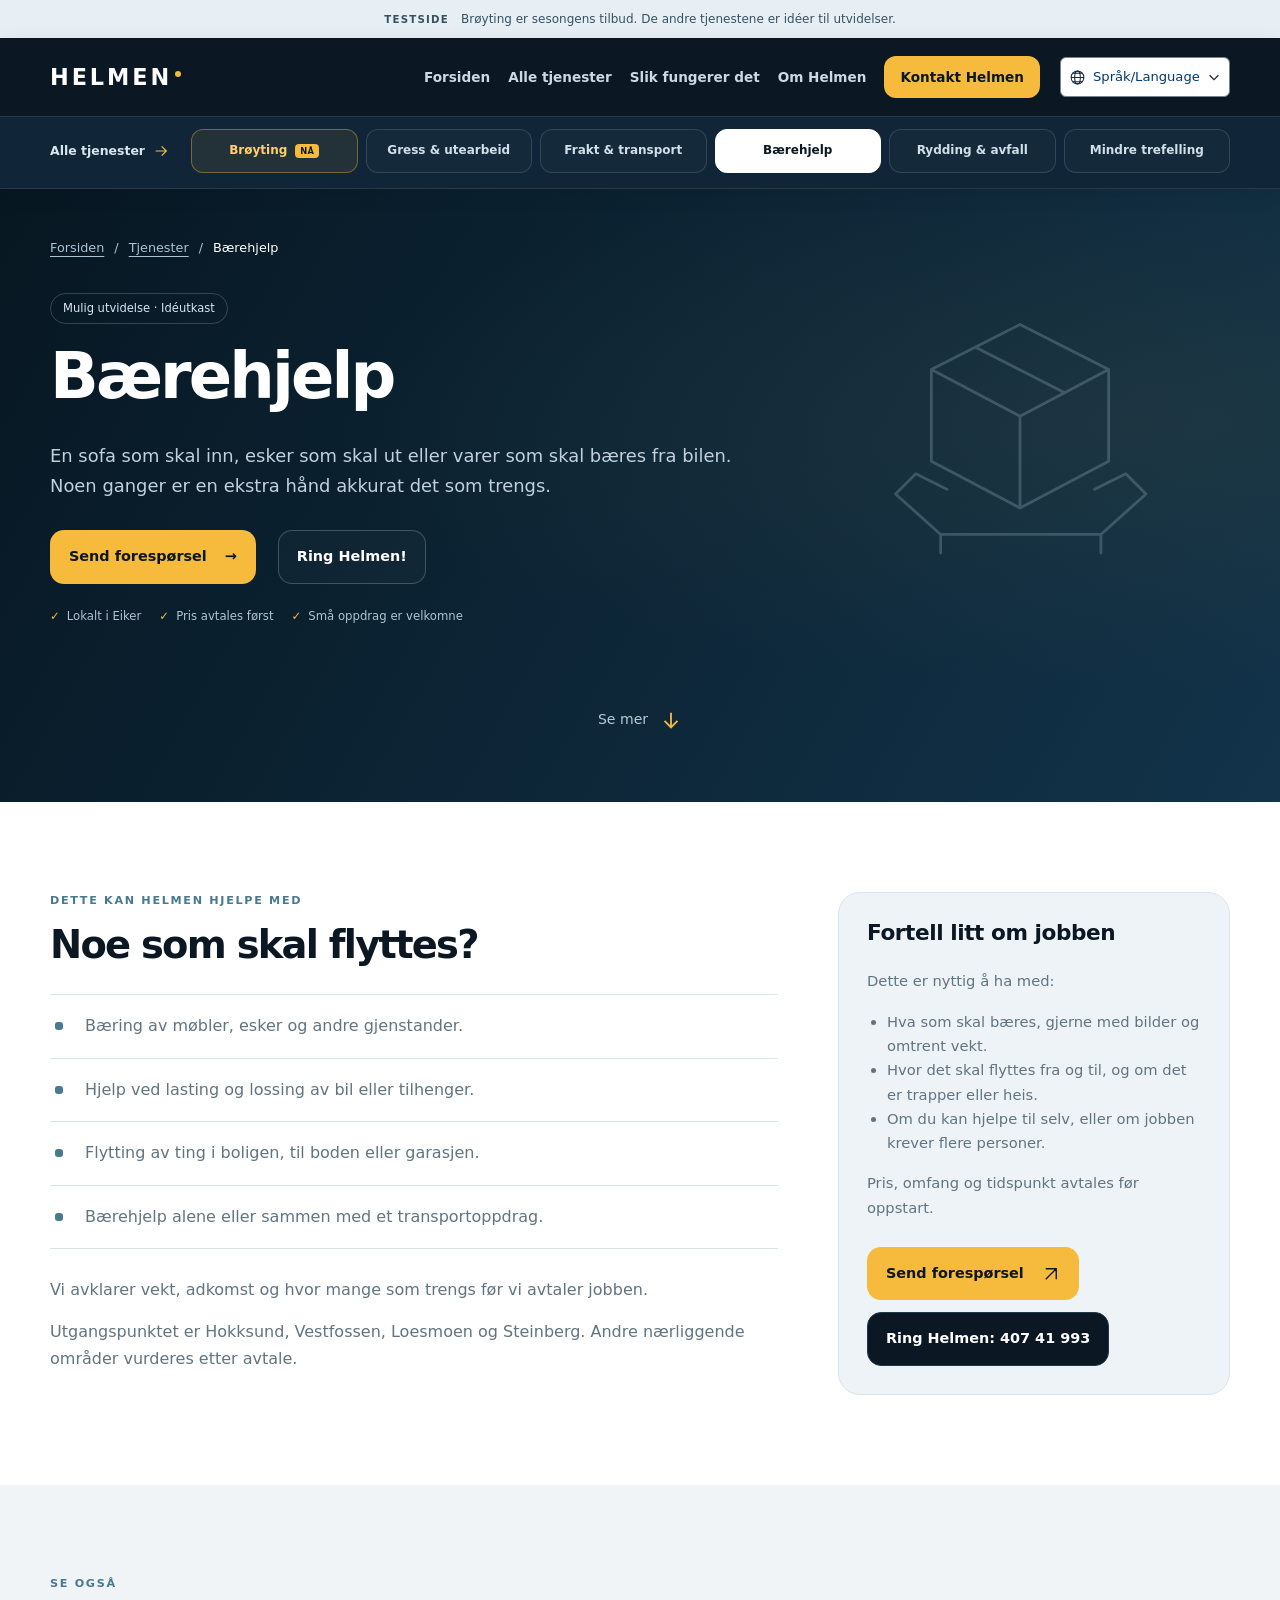
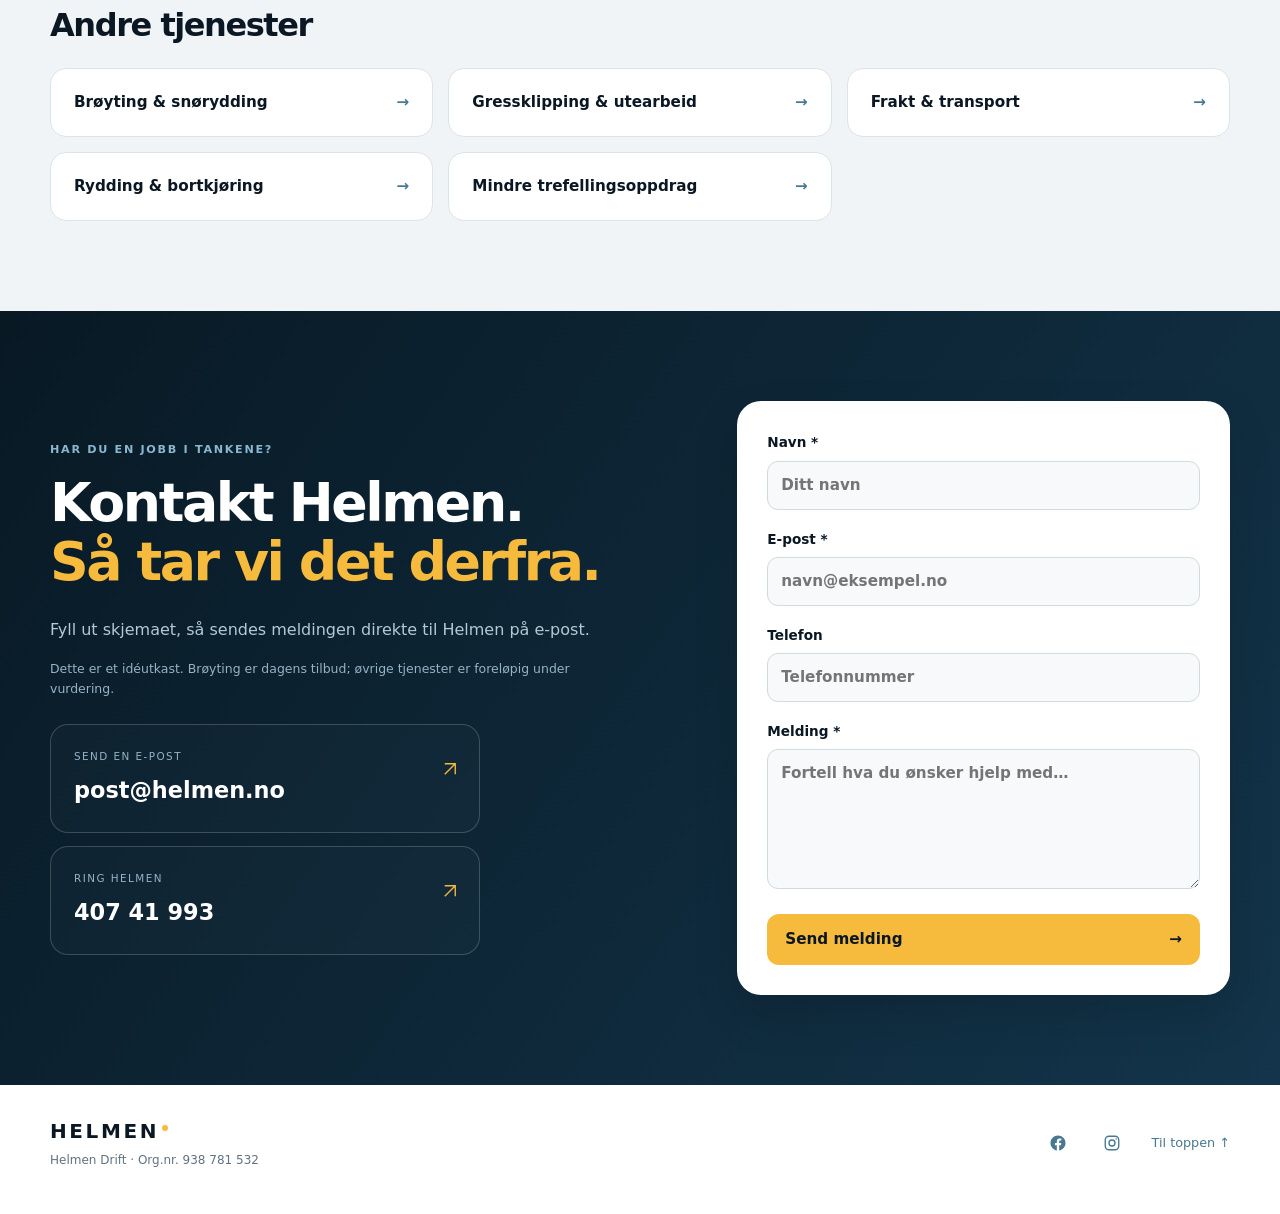
==== commit 06f9af1f: "Clarify service overview navigation, restore secondary call buttons and add independent other-jobs f" ====
--- a/baerehjelp/index.html
+++ b/baerehjelp/index.html
@@ -1,5 +1,5 @@
 <!doctype html>
-<html lang="nb"><head><meta charset="utf-8"><meta name="viewport" content="width=device-width,initial-scale=1"><meta name="robots" content="noindex,nofollow"><meta name="theme-color" content="#0b1723"><title>Bærehjelp | Helmen · Testside</title><link rel="icon" type="image/svg+xml" href="/assets/favicon.svg?v=2"><link rel="stylesheet" href="/services.css?v=line-forms-1"><link rel="stylesheet" href="/site-navigation.css?v=line-forms-1"></head><body id="top"><div class="site-concept-note"><strong>TESTSIDE</strong><span>Brøyting er sesongens tilbud. De andre tjenestene er idéer til utvidelser.</span></div><header class="site-header"><div class="site-header-inner"><a class="site-brand" href="/" aria-label="Helmen, forsiden"><span>HELMEN</span><i class="site-brand-dot" aria-hidden="true"></i></a><nav class="site-main-nav" aria-label="Hovedmeny"><a href="/">Forsiden</a><a href="/#tjenester">Alle tjenester</a><a href="/#slik">Slik fungerer det</a><a href="/om-helmen/">Om Helmen</a><a class="site-contact-link" href="#kontakt">Kontakt Helmen</a></nav><details class="language-switch">
+<html lang="nb"><head><meta charset="utf-8"><meta name="viewport" content="width=device-width,initial-scale=1"><meta name="robots" content="noindex,nofollow"><meta name="theme-color" content="#0b1723"><title>Bærehjelp | Helmen · Testside</title><link rel="icon" type="image/svg+xml" href="/assets/favicon.svg?v=2"><link rel="stylesheet" href="/services.css?v=overview-form-1"><link rel="stylesheet" href="/site-navigation.css?v=overview-form-1"></head><body id="top"><div class="site-concept-note"><strong>TESTSIDE</strong><span>Brøyting er sesongens tilbud. De andre tjenestene er idéer til utvidelser.</span></div><header class="site-header"><div class="site-header-inner"><a class="site-brand" href="/" aria-label="Helmen, forsiden"><span>HELMEN</span><i class="site-brand-dot" aria-hidden="true"></i></a><nav class="site-main-nav" aria-label="Hovedmeny"><a href="/">Forsiden</a><a href="/#tjenester">Alle tjenester</a><a href="/#slik">Slik fungerer det</a><a href="/om-helmen/">Om Helmen</a><a class="site-contact-link" href="#kontakt">Kontakt Helmen</a></nav><details class="language-switch">
       <summary>
         <svg class="language-globe" aria-hidden="true" viewBox="0 0 24 24" fill="none" stroke="currentColor" stroke-width="1.5"><circle cx="12" cy="12" r="9"/><ellipse cx="12" cy="12" rx="4" ry="9"/><path d="M3 12h18M5 6h14M5 18h14"/></svg>
         <span>Språk/Language</span>
@@ -12,9 +12,9 @@
         <button type="button" data-language="uk" lang="uk" aria-pressed="false">Українська</button>
         <button type="button" data-language="lt" lang="lt" aria-pressed="false">Lietuvių</button>
       </div>
-    </details><details class="site-menu"><summary><span>Meny</span><svg aria-hidden="true" width="21" height="21" viewBox="0 0 24 24" fill="none" stroke="currentColor" stroke-width="1.7"><path d="M4 6h16M4 12h16M4 18h16"/></svg></summary><nav aria-label="Mobilmeny"><a href="/">Forsiden</a><a href="/#tjenester">Alle tjenester</a><a href="/#slik">Slik fungerer det</a><a href="/om-helmen/">Om Helmen</a><a class="site-contact-link" href="#kontakt">Kontakt Helmen</a></nav></details></div><div class="site-services"><div class="site-services-inner"><span class="site-services-label">TJENESTER</span><nav class="site-service-links" aria-label="Velg tjeneste"><a href="/broyting/" class="season-link"><span>Brøyting</span><b class="season-mini">NÅ</b></a><a href="/gressklipping/"><span>Gress & utearbeid</span></a><a href="/transport/"><span>Frakt & transport</span></a><a href="/baerehjelp/" aria-current="page"><span>Bærehjelp</span></a><a href="/rydding/"><span>Rydding & avfall</span></a><a href="/trefelling/"><span>Mindre trefelling</span></a></nav></div></div></header>
-<main id="innhold"><section class="intro service-hero service-hero-with-art"><div class="wrap"><div class="service-hero-copy"><nav class="crumbs" aria-label="Brødsmulesti"><a href="/">Forsiden</a><span aria-hidden="true">/</span><a href="/#tjenester">Tjenester</a><span aria-hidden="true">/</span><span aria-current="page">Bærehjelp</span></nav><p class="service-status">Mulig utvidelse · Idéutkast</p><h1>Bærehjelp</h1><p class="hero-lead">En sofa som skal inn, esker som skal ut eller varer som skal bæres fra bilen. Noen ganger er en ekstra hånd akkurat det som trengs.</p><div class="actions"><a class="button yellow" href="#kontakt">Send forespørsel <span aria-hidden="true">→</span></a><a class="button yellow" href="tel:+4740741993">Ring Helmen!</a></div><div class="service-facts"><span>Lokalt i Eiker</span><span>Pris avtales først</span><span>Små oppdrag er velkomne</span></div></div><div class="service-line-visual"><svg class="service-hero-drawing" viewBox="0 0 180 190" fill="none" stroke="currentColor" stroke-width="2.4" stroke-linecap="round" stroke-linejoin="round" aria-hidden="true" focusable="false"><path d="m90 26 57 29-57 30-57-30 57-29ZM33 55v59l57 30 57-30V55M90 85v59M62 41l57 29M43 132l-20-10-13 13 29 26h103l29-26-13-13-20 10M39 161v12M142 161v12"/></svg></div><a class="service-see-more" href="#tjenestedetaljer"><span>Se mer</span><svg aria-hidden="true" width="22" height="22" viewBox="0 0 24 24" fill="none" stroke="currentColor" stroke-width="2"><path d="M12 4v16M5 13l7 7 7-7"/></svg></a></div></section>
-<section class="section" id="tjenestedetaljer"><div class="wrap service-layout"><div><p class="eyebrow">DETTE KAN HELMEN HJELPE MED</p><h2>Noe som skal flyttes?</h2><ul class="service-points"><li>Bæring av møbler, esker og andre gjenstander.</li><li>Hjelp ved lasting og lossing av bil eller tilhenger.</li><li>Flytting av ting i boligen, til boden eller garasjen.</li><li>Bærehjelp alene eller sammen med et transportoppdrag.</li></ul><p class="muted">Vi avklarer vekt, adkomst og hvor mange som trengs før vi avtaler jobben.</p><p class="muted">Utgangspunktet er Hokksund, Vestfossen, Loesmoen og Steinberg. Andre nærliggende områder vurderes etter avtale.</p></div><aside class="service-aside"><h2>Fortell litt om jobben</h2><p>Dette er nyttig å ha med:</p><ul><li>Hva som skal bæres, gjerne med bilder og omtrent vekt.</li><li>Hvor det skal flyttes fra og til, og om det er trapper eller heis.</li><li>Om du kan hjelpe til selv, eller om jobben krever flere personer.</li></ul><p>Pris, omfang og tidspunkt avtales før oppstart.</p><a class="button yellow" href="#kontakt">Send forespørsel <svg aria-hidden="true" width="18" height="18" viewBox="0 0 24 24" fill="none" stroke="currentColor" stroke-width="1.8"><path d="M5 19 19 5M5 5h14v14"/></svg></a><a class="button yellow" href="tel:+4740741993">Ring Helmen: 407 41 993</a></aside></div></section>
+    </details><details class="site-menu"><summary><span>Meny</span><svg aria-hidden="true" width="21" height="21" viewBox="0 0 24 24" fill="none" stroke="currentColor" stroke-width="1.7"><path d="M4 6h16M4 12h16M4 18h16"/></svg></summary><nav aria-label="Mobilmeny"><a href="/">Forsiden</a><a href="/#tjenester">Alle tjenester</a><a href="/#slik">Slik fungerer det</a><a href="/om-helmen/">Om Helmen</a><a class="site-contact-link" href="#kontakt">Kontakt Helmen</a></nav></details></div><div class="site-services"><div class="site-services-inner"><a class="site-services-overview" href="/#tjenester"><span>Alle tjenester</span><svg aria-hidden="true" width="16" height="16" viewBox="0 0 24 24" fill="none" stroke="currentColor" stroke-width="1.8"><path d="M4 12h16M13 5l7 7-7 7"/></svg></a><nav class="site-service-links" aria-label="Velg tjeneste"><a href="/broyting/" class="season-link"><span>Brøyting</span><b class="season-mini">NÅ</b></a><a href="/gressklipping/"><span>Gress & utearbeid</span></a><a href="/transport/"><span>Frakt & transport</span></a><a href="/baerehjelp/" aria-current="page"><span>Bærehjelp</span></a><a href="/rydding/"><span>Rydding & avfall</span></a><a href="/trefelling/"><span>Mindre trefelling</span></a></nav></div></div></header>
+<main id="innhold"><section class="intro service-hero service-hero-with-art"><div class="wrap"><div class="service-hero-copy"><nav class="crumbs" aria-label="Brødsmulesti"><a href="/">Forsiden</a><span aria-hidden="true">/</span><a href="/#tjenester">Tjenester</a><span aria-hidden="true">/</span><span aria-current="page">Bærehjelp</span></nav><p class="service-status">Mulig utvidelse · Idéutkast</p><h1>Bærehjelp</h1><p class="hero-lead">En sofa som skal inn, esker som skal ut eller varer som skal bæres fra bilen. Noen ganger er en ekstra hånd akkurat det som trengs.</p><div class="actions"><a class="button yellow" href="#kontakt">Send forespørsel <span aria-hidden="true">→</span></a><a class="button button-call" href="tel:+4740741993">Ring Helmen!</a></div><div class="service-facts"><span>Lokalt i Eiker</span><span>Pris avtales først</span><span>Små oppdrag er velkomne</span></div></div><div class="service-line-visual"><svg class="service-hero-drawing" viewBox="0 0 180 190" fill="none" stroke="currentColor" stroke-width="2.4" stroke-linecap="round" stroke-linejoin="round" aria-hidden="true" focusable="false"><path d="m90 26 57 29-57 30-57-30 57-29ZM33 55v59l57 30 57-30V55M90 85v59M62 41l57 29M43 132l-20-10-13 13 29 26h103l29-26-13-13-20 10M39 161v12M142 161v12"/></svg></div><a class="service-see-more" href="#tjenestedetaljer"><span>Se mer</span><svg aria-hidden="true" width="22" height="22" viewBox="0 0 24 24" fill="none" stroke="currentColor" stroke-width="2"><path d="M12 4v16M5 13l7 7 7-7"/></svg></a></div></section>
+<section class="section" id="tjenestedetaljer"><div class="wrap service-layout"><div><p class="eyebrow">DETTE KAN HELMEN HJELPE MED</p><h2>Noe som skal flyttes?</h2><ul class="service-points"><li>Bæring av møbler, esker og andre gjenstander.</li><li>Hjelp ved lasting og lossing av bil eller tilhenger.</li><li>Flytting av ting i boligen, til boden eller garasjen.</li><li>Bærehjelp alene eller sammen med et transportoppdrag.</li></ul><p class="muted">Vi avklarer vekt, adkomst og hvor mange som trengs før vi avtaler jobben.</p><p class="muted">Utgangspunktet er Hokksund, Vestfossen, Loesmoen og Steinberg. Andre nærliggende områder vurderes etter avtale.</p></div><aside class="service-aside"><h2>Fortell litt om jobben</h2><p>Dette er nyttig å ha med:</p><ul><li>Hva som skal bæres, gjerne med bilder og omtrent vekt.</li><li>Hvor det skal flyttes fra og til, og om det er trapper eller heis.</li><li>Om du kan hjelpe til selv, eller om jobben krever flere personer.</li></ul><p>Pris, omfang og tidspunkt avtales før oppstart.</p><a class="button yellow" href="#kontakt">Send forespørsel <svg aria-hidden="true" width="18" height="18" viewBox="0 0 24 24" fill="none" stroke="currentColor" stroke-width="1.8"><path d="M5 19 19 5M5 5h14v14"/></svg></a><a class="button button-call" href="tel:+4740741993">Ring Helmen: 407 41 993</a></aside></div></section>
 <section class="section more-services"><div class="wrap"><p class="eyebrow">SE OGSÅ</p><h2>Andre tjenester</h2><div class="service-shortcuts"><a href="/broyting/">Brøyting &amp; snørydding<span aria-hidden="true">→</span></a><a href="/gressklipping/">Gressklipping &amp; utearbeid<span aria-hidden="true">→</span></a><a href="/transport/">Frakt &amp; transport<span aria-hidden="true">→</span></a><a href="/rydding/">Rydding &amp; bortkjøring<span aria-hidden="true">→</span></a><a href="/trefelling/">Mindre trefellingsoppdrag<span aria-hidden="true">→</span></a></div></div></section><section class="contact section" id="kontakt"><div class="wrap contact-inner"><div><p class="eyebrow">HAR DU EN JOBB I TANKENE?</p><h2>Kontakt Helmen.<br><em>Så tar vi det derfra.</em></h2><p>Fyll ut skjemaet, så sendes meldingen direkte til Helmen på e-post.</p><p class="contact-note">Dette er et idéutkast. Brøyting er dagens tilbud; øvrige tjenester er foreløpig under vurdering.</p><div class="contact-options"><a href="mailto:post@helmen.no?subject=Foresp%C3%B8rsel%20om%20praktisk%20hjelp" data-subject-no="Forespørsel om praktisk hjelp"><small>SEND EN E-POST</small><strong>post@helmen.no</strong><span aria-hidden="true"><svg width="18" height="18" viewBox="0 0 24 24" fill="none" stroke="currentColor" stroke-width="1.8"><path d="M5 19 19 5M5 5h14v14"/></svg></span></a><a href="tel:+4740741993"><small>RING HELMEN</small><strong>407 41 993</strong><span aria-hidden="true"><svg width="18" height="18" viewBox="0 0 24 24" fill="none" stroke="currentColor" stroke-width="1.8"><path d="M5 19 19 5M5 5h14v14"/></svg></span></a></div></div><form class="contact-form general-contact-form" id="contactForm" name="generell-henvendelse" method="POST" action="https://api.web3forms.com/submit">
   <input type="hidden" name="access_key" value="b79ded99-a189-4a30-9af7-b507eeb651f6">
   <input type="hidden" name="subject" value="Ny henvendelse til Helmen"><input type="hidden" name="tjeneste" value="Bærehjelp">
@@ -25,6 +25,7 @@
   <label class="hp" aria-hidden="true"><span>Nettside</span><input type="checkbox" name="botcheck" tabindex="-1" autocomplete="off"></label>
   <button class="send-button" type="submit" data-idle-label="Send melding"><span class="send-label">Send melding</span><span aria-hidden="true">→</span></button>
   <div class="form-status" id="formStatus" role="status" aria-live="polite"></div>
-</form></div></section></main><footer class="site-footer"><div class="footer-identity"><a class="site-brand" href="/" aria-label="Helmen, forsiden"><span>HELMEN</span><i class="site-brand-dot" aria-hidden="true"></i></a><small>Helmen Drift · <span class="footer-org">Org.nr. 938 781 532</span></small></div><div class="site-footer-links"><a href="https://www.facebook.com/helmendrift" aria-label="Helmen Drift på Facebook" target="_blank" rel="noopener noreferrer"><svg aria-hidden="true" viewBox="0 0 24 24" width="18" height="18" fill="currentColor"><path d="M22 12.06C22 6.5 17.52 2 12 2S2 6.5 2 12.06c0 5.02 3.66 9.18 8.44 9.94v-7.03H7.9v-2.91h2.54V9.84c0-2.52 1.49-3.91 3.77-3.91 1.09 0 2.23.2 2.23.2V8.6h-1.26c-1.24 0-1.62.78-1.62 1.57v1.89h2.77l-.44 2.91h-2.33V22C18.34 21.24 22 17.08 22 12.06Z"/></svg></a><a href="https://www.instagram.com/helmendrift/" aria-label="Helmen Drift på Instagram" target="_blank" rel="noopener noreferrer"><svg aria-hidden="true" viewBox="0 0 24 24" width="18" height="18" fill="none" stroke="currentColor" stroke-width="1.8"><rect x="3" y="3" width="18" height="18" rx="5"/><circle cx="12" cy="12" r="4"/><circle cx="17.5" cy="6.5" r="1" fill="currentColor" stroke="none"/></svg></a><a class="footer-top" href="#top">Til toppen ↑</a></div></footer><script src="/translations.js?v=line-forms-1"></script><script src="/service-translations.js?v=line-forms-1"></script><script src="/language.js?v=line-forms-1"></script><script src="/script.js?v=line-forms-1"></script><script src="/services.js?v=line-forms-1"></script></body></html>
+</form></div></section></main><footer class="site-footer"><div class="footer-identity"><a class="site-brand" href="/" aria-label="Helmen, forsiden"><span>HELMEN</span><i class="site-brand-dot" aria-hidden="true"></i></a><small>Helmen Drift · <span class="footer-org">Org.nr. 938 781 532</span></small></div><div class="site-footer-links"><a href="https://www.facebook.com/helmendrift" aria-label="Helmen Drift på Facebook" target="_blank" rel="noopener noreferrer"><svg aria-hidden="true" viewBox="0 0 24 24" width="18" height="18" fill="currentColor"><path d="M22 12.06C22 6.5 17.52 2 12 2S2 6.5 2 12.06c0 5.02 3.66 9.18 8.44 9.94v-7.03H7.9v-2.91h2.54V9.84c0-2.52 1.49-3.91 3.77-3.91 1.09 0 2.23.2 2.23.2V8.6h-1.26c-1.24 0-1.62.78-1.62 1.57v1.89h2.77l-.44 2.91h-2.33V22C18.34 21.24 22 17.08 22 12.06Z"/></svg></a><a href="https://www.instagram.com/helmendrift/" aria-label="Helmen Drift på Instagram" target="_blank" rel="noopener noreferrer"><svg aria-hidden="true" viewBox="0 0 24 24" width="18" height="18" fill="none" stroke="currentColor" stroke-width="1.8"><rect x="3" y="3" width="18" height="18" rx="5"/><circle cx="12" cy="12" r="4"/><circle cx="17.5" cy="6.5" r="1" fill="currentColor" stroke="none"/></svg></a><a class="footer-top" href="#top">Til toppen ↑</a></div></footer><script src="/translations.js?v=overview-form-1"></script><script src="/service-translations.js?v=overview-form-1"></script><script src="/language.js?v=overview-form-1"></script><script src="/script.js?v=overview-form-1"></script><script src="/services.js?v=overview-form-1"></script></body></html>
 
 
+
--- a/services.css
+++ b/services.css
@@ -95,6 +95,17 @@
 .service-facts>span::before{content:"✓";margin-right:7px;color:#f6ba3d}
 .button-outline{border:1px solid #ffffff35;background:#ffffff06;color:#fff}
 .button-outline:hover{background:#ffffff12}
+.button-call{padding:14px 18px;border:1px solid #20394a;background:#0b1723;color:#fff}
+.button-call:hover{background:#17374c}
+.intro .button-call{background:#ffffff06;border-color:#ffffff35;color:#fff}
+.intro .button-call:hover{background:#ffffff12}
+.other-jobs--form{display:grid;grid-template-columns:minmax(0,.85fr) minmax(0,1.15fr);gap:45px;align-items:start;padding:30px;border:1px solid var(--line);background:#fff}
+.other-jobs--form .general-contact-form{padding:0;border-radius:0;box-shadow:none}
+.other-jobs-icon{display:grid;place-items:center;width:45px;height:45px;border-radius:14px;background:#edf3f7;color:#497891;font-size:1.6rem;margin-bottom:22px}
+.other-jobs-copy h3{font-size:1.6rem;line-height:1.2;max-width:340px;margin-bottom:18px}
+.other-jobs-copy p{max-width:370px;margin-bottom:16px}
+.other-form-grid{display:grid;grid-template-columns:repeat(2,minmax(0,1fr));gap:14px}
+@media(max-width:760px){.other-jobs--form{grid-template-columns:1fr;gap:24px;padding:24px}.other-jobs-copy h3{max-width:none}.other-form-grid{grid-template-columns:1fr;gap:0}}
 .season-status{border-color:#f6ba3d55;color:#f6ba3d}
 @media(prefers-reduced-motion:reduce){.service-see-more svg{transition:none}.service-see-more:hover svg{transform:none}}
 
@@ -167,3 +178,4 @@
 
 
 
+
--- a/site-navigation.css
+++ b/site-navigation.css
@@ -16,6 +16,9 @@
 .site-services{padding:12px 0 15px;border-top:1px solid #ffffff18;background:#102638}
 .site-services-inner{display:flex;align-items:center;gap:22px}
 .site-services-label{color:#9eb8c8;font-size:.62rem;letter-spacing:.13em;font-weight:800}
+.site-services-overview{display:inline-flex;align-items:center;gap:8px;flex-shrink:0;min-height:36px;color:#d7e5ed;font-size:.78rem;font-weight:750;text-decoration:none;white-space:nowrap}
+.site-services-overview svg{color:#f6ba3d;flex-shrink:0}
+.site-services-overview:hover{color:#f6ba3d;text-decoration:underline;text-underline-offset:5px}
 .site-service-links{display:grid;grid-template-columns:repeat(6,minmax(0,1fr));gap:8px;flex:1;margin:0}
 .site-service-links a{display:flex;align-items:center;justify-content:center;gap:8px;min-width:0;min-height:44px;padding:8px 9px;border:1px solid #ffffff22;border-radius:12px;color:#d0dfe8;background:#ffffff05;font-size:.75rem;font-weight:650;line-height:1.3;text-align:center;text-decoration:none}
 .site-service-links .season-link{border-color:#f6ba3d66;background:#f6ba3d14;color:#ffd16d}
@@ -60,6 +63,9 @@
  .site-service-links a[aria-current="page"]:hover{color:#0b1723;background:#ffcc62}
 }
 @media(max-width:1000px){
+ .site-services-inner{flex-direction:column;align-items:stretch;gap:5px}
+ .site-services-overview{align-self:flex-start;min-height:30px}
+ .site-service-links{width:100%}
  .site-main-nav{display:none}
  .site-header-inner{min-height:72px;gap:16px}
  .site-brand{margin-right:auto}
@@ -72,6 +78,9 @@
  .site-concept-note{font-size:.65rem;padding:9px 18px;gap:10px;align-items:flex-start}
  .site-header-inner{min-height:68px;gap:12px}
  .site-services{padding:10px 0 12px}
+ .site-services-inner{flex-direction:column;align-items:stretch;gap:5px}
+ .site-services-overview{align-self:flex-start;min-height:30px;font-size:.73rem}
+ .site-service-links{width:100%}
  .site-service-links{grid-template-columns:repeat(3,minmax(0,1fr));gap:6px}
  .site-service-links a{min-height:44px;padding:7px 5px;border-radius:10px;font-size:.7rem}
  .site-service-links .season-link{flex-wrap:wrap;gap:4px}
@@ -87,3 +96,4 @@
 @media(max-width:380px){.site-header:has(.language-switch) .site-menu summary>span{display:none}}
 
 
+
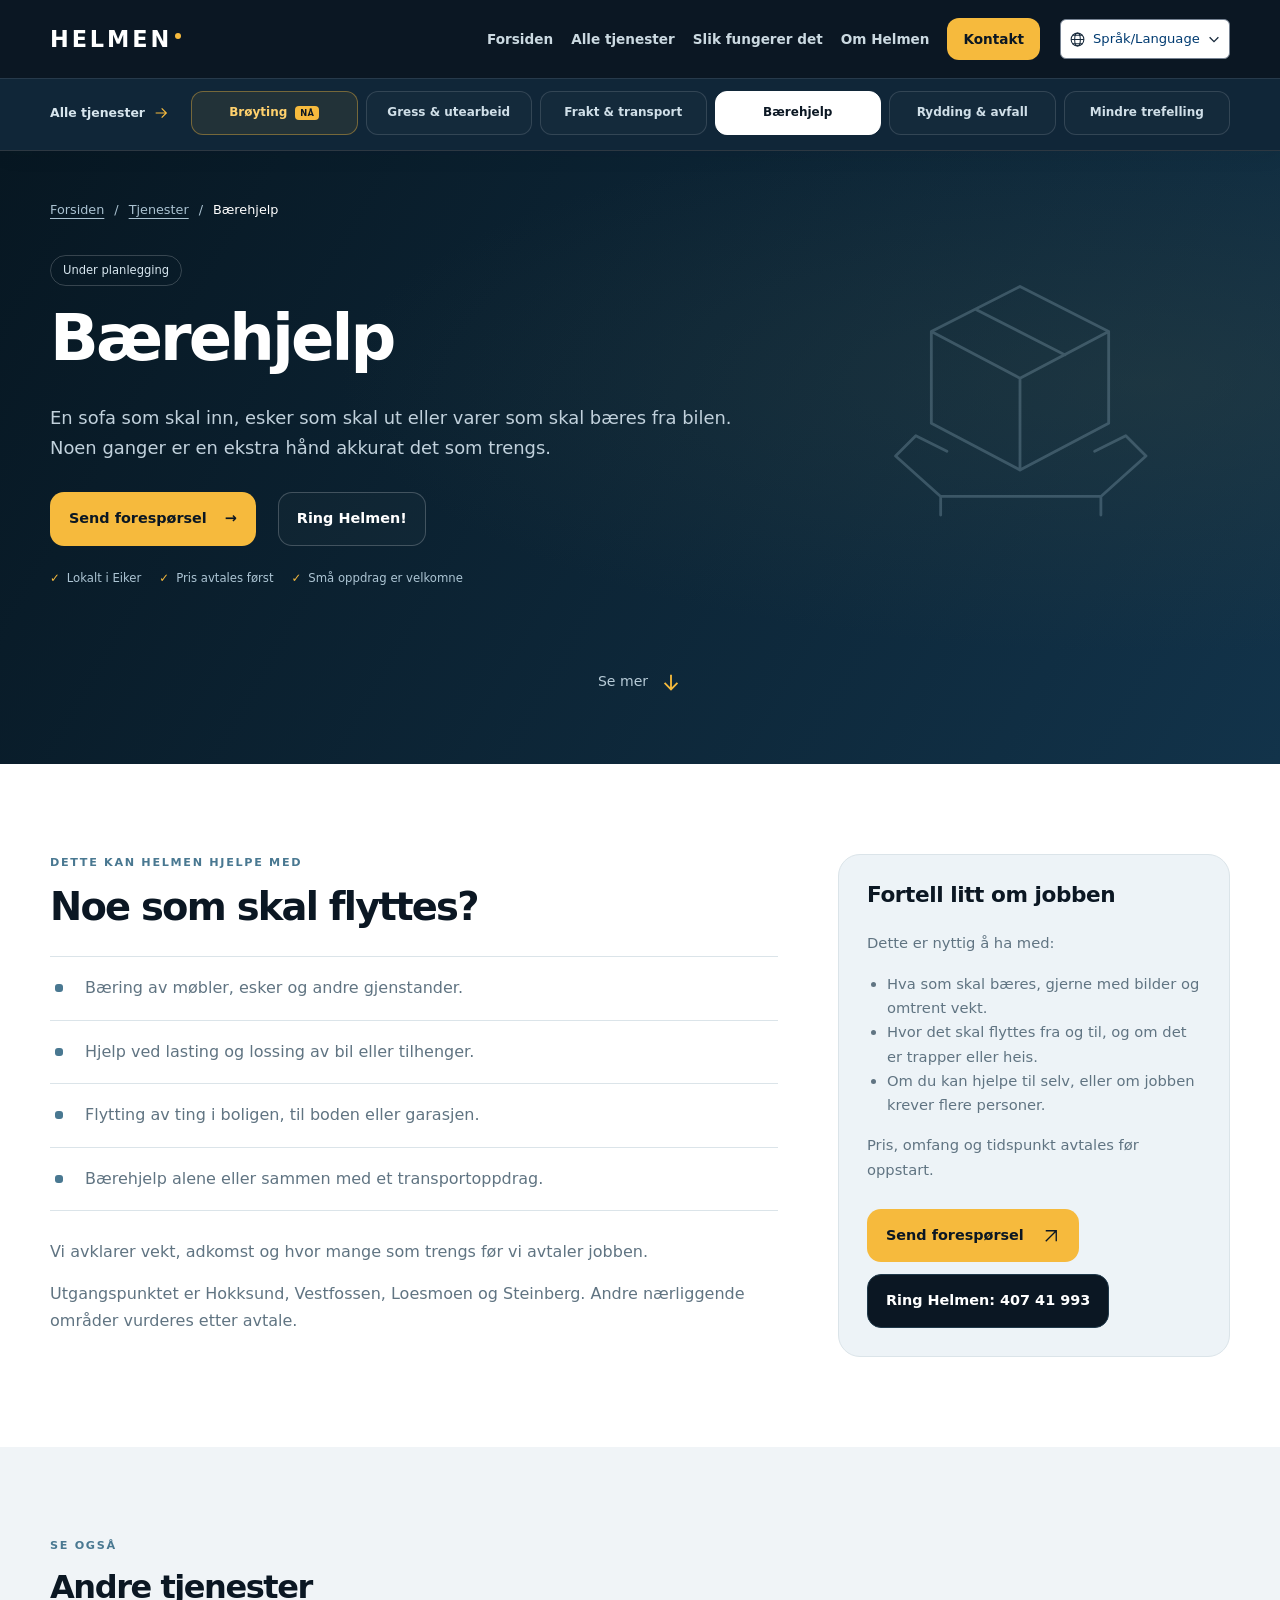
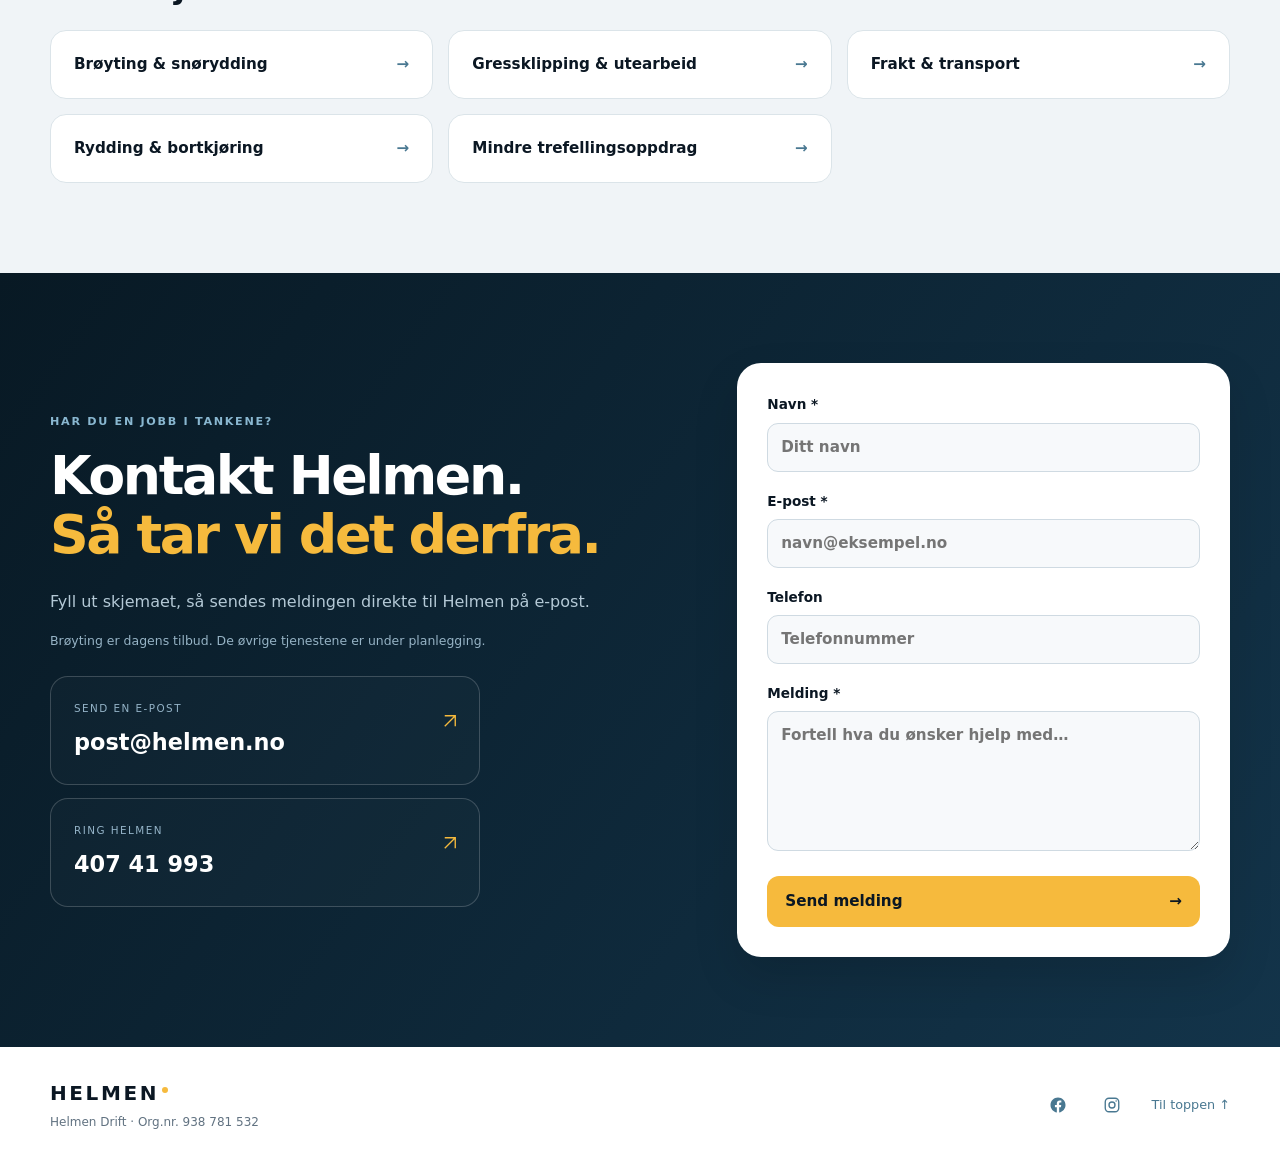
==== commit a4183da9: "Prepare Helmen multi-service site for production launch" ====
--- a/baerehjelp/index.html
+++ b/baerehjelp/index.html
@@ -1,5 +1,7 @@
 <!doctype html>
-<html lang="nb"><head><meta charset="utf-8"><meta name="viewport" content="width=device-width,initial-scale=1"><meta name="robots" content="noindex,nofollow"><meta name="theme-color" content="#0b1723"><title>Bærehjelp | Helmen · Testside</title><link rel="icon" type="image/svg+xml" href="/assets/favicon.svg?v=2"><link rel="stylesheet" href="/services.css?v=overview-form-1"><link rel="stylesheet" href="/site-navigation.css?v=overview-form-1"></head><body id="top"><div class="site-concept-note"><strong>TESTSIDE</strong><span>Brøyting er sesongens tilbud. De andre tjenestene er idéer til utvidelser.</span></div><header class="site-header"><div class="site-header-inner"><a class="site-brand" href="/" aria-label="Helmen, forsiden"><span>HELMEN</span><i class="site-brand-dot" aria-hidden="true"></i></a><nav class="site-main-nav" aria-label="Hovedmeny"><a href="/">Forsiden</a><a href="/#tjenester">Alle tjenester</a><a href="/#slik">Slik fungerer det</a><a href="/om-helmen/">Om Helmen</a><a class="site-contact-link" href="#kontakt">Kontakt Helmen</a></nav><details class="language-switch">
+<html lang="nb"><head><meta charset="utf-8"><meta name="viewport" content="width=device-width,initial-scale=1"><meta name="theme-color" content="#0b1723"><title>Bærehjelp | Helmen Drift</title><link rel="icon" type="image/svg+xml" href="/assets/favicon.svg?v=2"><link rel="stylesheet" href="/services.css?v=public-launch-1"><link rel="stylesheet" href="/site-navigation.css?v=public-launch-1"><meta name="description" content="En sofa som skal inn, esker som skal ut eller varer som skal bæres fra bilen. Noen ganger er en ekstra hånd akkurat det som trengs."><link rel="canonical" href="https://helmen.no/baerehjelp/">
+<meta property="og:site_name" content="Helmen Drift"><meta property="og:type" content="website"><meta property="og:locale" content="nb_NO"><meta property="og:url" content="https://helmen.no/baerehjelp/"><meta property="og:title" content="Bærehjelp | Helmen Drift"><meta property="og:description" content="En sofa som skal inn, esker som skal ut eller varer som skal bæres fra bilen. Noen ganger er en ekstra hånd akkurat det som trengs."><meta property="og:image" content="https://helmen.no/assets/kymco-mxu-500-winter.webp"><meta property="og:image:width" content="1200"><meta property="og:image:height" content="900"><meta property="og:image:alt" content="Vinterillustrasjon av Helmens Kymco MXU 500 med Kimpex-brøyteskjær"><meta name="twitter:card" content="summary_large_image"><meta name="twitter:title" content="Bærehjelp | Helmen Drift"><meta name="twitter:description" content="En sofa som skal inn, esker som skal ut eller varer som skal bæres fra bilen. Noen ganger er en ekstra hånd akkurat det som trengs."><meta name="twitter:image" content="https://helmen.no/assets/kymco-mxu-500-winter.webp">
+<script type="application/ld+json">{"@context": "https://schema.org", "@graph": [{"@type": "Organization", "@id": "https://helmen.no/#bedrift", "name": "Helmen Drift", "legalName": "Helmen Drift", "url": "https://helmen.no/", "telephone": "+4740741993", "email": "post@helmen.no", "identifier": {"@type": "PropertyValue", "propertyID": "Organisasjonsnummer", "value": "938781532"}, "areaServed": [{"@type": "Place", "name": "Hokksund"}, {"@type": "Place", "name": "Vestfossen"}, {"@type": "Place", "name": "Loesmoen"}, {"@type": "Place", "name": "Steinberg"}], "sameAs": ["https://www.facebook.com/helmendrift", "https://www.instagram.com/helmendrift/"]}, {"@type": "WebSite", "@id": "https://helmen.no/#nettsted", "url": "https://helmen.no/", "name": "Helmen Drift", "inLanguage": "nb", "publisher": {"@id": "https://helmen.no/#bedrift"}}, {"@type": "WebPage", "@id": "https://helmen.no/baerehjelp/#nettside", "url": "https://helmen.no/baerehjelp/", "name": "Bærehjelp | Helmen Drift", "inLanguage": "nb", "isPartOf": {"@id": "https://helmen.no/#nettsted"}, "about": {"@id": "https://helmen.no/#bedrift"}}]}</script></head><body id="top"><header class="site-header"><div class="site-header-inner"><a class="site-brand" href="/" aria-label="Helmen, forsiden"><span>HELMEN</span><i class="site-brand-dot" aria-hidden="true"></i></a><nav class="site-main-nav" aria-label="Hovedmeny"><a href="/">Forsiden</a><a href="/#tjenester">Alle tjenester</a><a href="/#slik">Slik fungerer det</a><a href="/om-helmen/">Om Helmen</a><a class="site-contact-link" href="#kontakt">Kontakt</a></nav><details class="language-switch">
       <summary>
         <svg class="language-globe" aria-hidden="true" viewBox="0 0 24 24" fill="none" stroke="currentColor" stroke-width="1.5"><circle cx="12" cy="12" r="9"/><ellipse cx="12" cy="12" rx="4" ry="9"/><path d="M3 12h18M5 6h14M5 18h14"/></svg>
         <span>Språk/Language</span>
@@ -12,10 +14,10 @@
         <button type="button" data-language="uk" lang="uk" aria-pressed="false">Українська</button>
         <button type="button" data-language="lt" lang="lt" aria-pressed="false">Lietuvių</button>
       </div>
-    </details><details class="site-menu"><summary><span>Meny</span><svg aria-hidden="true" width="21" height="21" viewBox="0 0 24 24" fill="none" stroke="currentColor" stroke-width="1.7"><path d="M4 6h16M4 12h16M4 18h16"/></svg></summary><nav aria-label="Mobilmeny"><a href="/">Forsiden</a><a href="/#tjenester">Alle tjenester</a><a href="/#slik">Slik fungerer det</a><a href="/om-helmen/">Om Helmen</a><a class="site-contact-link" href="#kontakt">Kontakt Helmen</a></nav></details></div><div class="site-services"><div class="site-services-inner"><a class="site-services-overview" href="/#tjenester"><span>Alle tjenester</span><svg aria-hidden="true" width="16" height="16" viewBox="0 0 24 24" fill="none" stroke="currentColor" stroke-width="1.8"><path d="M4 12h16M13 5l7 7-7 7"/></svg></a><nav class="site-service-links" aria-label="Velg tjeneste"><a href="/broyting/" class="season-link"><span>Brøyting</span><b class="season-mini">NÅ</b></a><a href="/gressklipping/"><span>Gress & utearbeid</span></a><a href="/transport/"><span>Frakt & transport</span></a><a href="/baerehjelp/" aria-current="page"><span>Bærehjelp</span></a><a href="/rydding/"><span>Rydding & avfall</span></a><a href="/trefelling/"><span>Mindre trefelling</span></a></nav></div></div></header>
-<main id="innhold"><section class="intro service-hero service-hero-with-art"><div class="wrap"><div class="service-hero-copy"><nav class="crumbs" aria-label="Brødsmulesti"><a href="/">Forsiden</a><span aria-hidden="true">/</span><a href="/#tjenester">Tjenester</a><span aria-hidden="true">/</span><span aria-current="page">Bærehjelp</span></nav><p class="service-status">Mulig utvidelse · Idéutkast</p><h1>Bærehjelp</h1><p class="hero-lead">En sofa som skal inn, esker som skal ut eller varer som skal bæres fra bilen. Noen ganger er en ekstra hånd akkurat det som trengs.</p><div class="actions"><a class="button yellow" href="#kontakt">Send forespørsel <span aria-hidden="true">→</span></a><a class="button button-call" href="tel:+4740741993">Ring Helmen!</a></div><div class="service-facts"><span>Lokalt i Eiker</span><span>Pris avtales først</span><span>Små oppdrag er velkomne</span></div></div><div class="service-line-visual"><svg class="service-hero-drawing" viewBox="0 0 180 190" fill="none" stroke="currentColor" stroke-width="2.4" stroke-linecap="round" stroke-linejoin="round" aria-hidden="true" focusable="false"><path d="m90 26 57 29-57 30-57-30 57-29ZM33 55v59l57 30 57-30V55M90 85v59M62 41l57 29M43 132l-20-10-13 13 29 26h103l29-26-13-13-20 10M39 161v12M142 161v12"/></svg></div><a class="service-see-more" href="#tjenestedetaljer"><span>Se mer</span><svg aria-hidden="true" width="22" height="22" viewBox="0 0 24 24" fill="none" stroke="currentColor" stroke-width="2"><path d="M12 4v16M5 13l7 7 7-7"/></svg></a></div></section>
+    </details><details class="site-menu"><summary><span>Meny</span><svg aria-hidden="true" width="21" height="21" viewBox="0 0 24 24" fill="none" stroke="currentColor" stroke-width="1.7"><path d="M4 6h16M4 12h16M4 18h16"/></svg></summary><nav aria-label="Mobilmeny"><a href="/">Forsiden</a><a href="/#tjenester">Alle tjenester</a><a href="/#slik">Slik fungerer det</a><a href="/om-helmen/">Om Helmen</a><a class="site-contact-link" href="#kontakt">Kontakt</a></nav></details></div><div class="site-services"><div class="site-services-inner"><a class="site-services-overview" href="/#tjenester"><span>Alle tjenester</span><svg aria-hidden="true" width="16" height="16" viewBox="0 0 24 24" fill="none" stroke="currentColor" stroke-width="1.8"><path d="M4 12h16M13 5l7 7-7 7"/></svg></a><nav class="site-service-links" aria-label="Velg tjeneste"><a href="/broyting/" class="season-link"><span>Brøyting</span><b class="season-mini">NÅ</b></a><a href="/gressklipping/"><span>Gress & utearbeid</span></a><a href="/transport/"><span>Frakt & transport</span></a><a href="/baerehjelp/" aria-current="page"><span>Bærehjelp</span></a><a href="/rydding/"><span>Rydding & avfall</span></a><a href="/trefelling/"><span>Mindre trefelling</span></a></nav></div></div></header>
+<main id="innhold"><section class="intro service-hero service-hero-with-art"><div class="wrap"><div class="service-hero-copy"><nav class="crumbs" aria-label="Brødsmulesti"><a href="/">Forsiden</a><span aria-hidden="true">/</span><a href="/#tjenester">Tjenester</a><span aria-hidden="true">/</span><span aria-current="page">Bærehjelp</span></nav><p class="service-status">Under planlegging</p><h1>Bærehjelp</h1><p class="hero-lead">En sofa som skal inn, esker som skal ut eller varer som skal bæres fra bilen. Noen ganger er en ekstra hånd akkurat det som trengs.</p><div class="actions"><a class="button yellow" href="#kontakt">Send forespørsel <span aria-hidden="true">→</span></a><a class="button button-call" href="tel:+4740741993">Ring Helmen!</a></div><div class="service-facts"><span>Lokalt i Eiker</span><span>Pris avtales først</span><span>Små oppdrag er velkomne</span></div></div><div class="service-line-visual"><svg class="service-hero-drawing" viewBox="0 0 180 190" fill="none" stroke="currentColor" stroke-width="2.4" stroke-linecap="round" stroke-linejoin="round" aria-hidden="true" focusable="false"><path d="m90 26 57 29-57 30-57-30 57-29ZM33 55v59l57 30 57-30V55M90 85v59M62 41l57 29M43 132l-20-10-13 13 29 26h103l29-26-13-13-20 10M39 161v12M142 161v12"/></svg></div><a class="service-see-more" href="#tjenestedetaljer"><span>Se mer</span><svg aria-hidden="true" width="22" height="22" viewBox="0 0 24 24" fill="none" stroke="currentColor" stroke-width="2"><path d="M12 4v16M5 13l7 7 7-7"/></svg></a></div></section>
 <section class="section" id="tjenestedetaljer"><div class="wrap service-layout"><div><p class="eyebrow">DETTE KAN HELMEN HJELPE MED</p><h2>Noe som skal flyttes?</h2><ul class="service-points"><li>Bæring av møbler, esker og andre gjenstander.</li><li>Hjelp ved lasting og lossing av bil eller tilhenger.</li><li>Flytting av ting i boligen, til boden eller garasjen.</li><li>Bærehjelp alene eller sammen med et transportoppdrag.</li></ul><p class="muted">Vi avklarer vekt, adkomst og hvor mange som trengs før vi avtaler jobben.</p><p class="muted">Utgangspunktet er Hokksund, Vestfossen, Loesmoen og Steinberg. Andre nærliggende områder vurderes etter avtale.</p></div><aside class="service-aside"><h2>Fortell litt om jobben</h2><p>Dette er nyttig å ha med:</p><ul><li>Hva som skal bæres, gjerne med bilder og omtrent vekt.</li><li>Hvor det skal flyttes fra og til, og om det er trapper eller heis.</li><li>Om du kan hjelpe til selv, eller om jobben krever flere personer.</li></ul><p>Pris, omfang og tidspunkt avtales før oppstart.</p><a class="button yellow" href="#kontakt">Send forespørsel <svg aria-hidden="true" width="18" height="18" viewBox="0 0 24 24" fill="none" stroke="currentColor" stroke-width="1.8"><path d="M5 19 19 5M5 5h14v14"/></svg></a><a class="button button-call" href="tel:+4740741993">Ring Helmen: 407 41 993</a></aside></div></section>
-<section class="section more-services"><div class="wrap"><p class="eyebrow">SE OGSÅ</p><h2>Andre tjenester</h2><div class="service-shortcuts"><a href="/broyting/">Brøyting &amp; snørydding<span aria-hidden="true">→</span></a><a href="/gressklipping/">Gressklipping &amp; utearbeid<span aria-hidden="true">→</span></a><a href="/transport/">Frakt &amp; transport<span aria-hidden="true">→</span></a><a href="/rydding/">Rydding &amp; bortkjøring<span aria-hidden="true">→</span></a><a href="/trefelling/">Mindre trefellingsoppdrag<span aria-hidden="true">→</span></a></div></div></section><section class="contact section" id="kontakt"><div class="wrap contact-inner"><div><p class="eyebrow">HAR DU EN JOBB I TANKENE?</p><h2>Kontakt Helmen.<br><em>Så tar vi det derfra.</em></h2><p>Fyll ut skjemaet, så sendes meldingen direkte til Helmen på e-post.</p><p class="contact-note">Dette er et idéutkast. Brøyting er dagens tilbud; øvrige tjenester er foreløpig under vurdering.</p><div class="contact-options"><a href="mailto:post@helmen.no?subject=Foresp%C3%B8rsel%20om%20praktisk%20hjelp" data-subject-no="Forespørsel om praktisk hjelp"><small>SEND EN E-POST</small><strong>post@helmen.no</strong><span aria-hidden="true"><svg width="18" height="18" viewBox="0 0 24 24" fill="none" stroke="currentColor" stroke-width="1.8"><path d="M5 19 19 5M5 5h14v14"/></svg></span></a><a href="tel:+4740741993"><small>RING HELMEN</small><strong>407 41 993</strong><span aria-hidden="true"><svg width="18" height="18" viewBox="0 0 24 24" fill="none" stroke="currentColor" stroke-width="1.8"><path d="M5 19 19 5M5 5h14v14"/></svg></span></a></div></div><form class="contact-form general-contact-form" id="contactForm" name="generell-henvendelse" method="POST" action="https://api.web3forms.com/submit">
+<section class="section more-services"><div class="wrap"><p class="eyebrow">SE OGSÅ</p><h2>Andre tjenester</h2><div class="service-shortcuts"><a href="/broyting/">Brøyting &amp; snørydding<span aria-hidden="true">→</span></a><a href="/gressklipping/">Gressklipping &amp; utearbeid<span aria-hidden="true">→</span></a><a href="/transport/">Frakt &amp; transport<span aria-hidden="true">→</span></a><a href="/rydding/">Rydding &amp; bortkjøring<span aria-hidden="true">→</span></a><a href="/trefelling/">Mindre trefellingsoppdrag<span aria-hidden="true">→</span></a></div></div></section><section class="contact section" id="kontakt"><div class="wrap contact-inner"><div><p class="eyebrow">HAR DU EN JOBB I TANKENE?</p><h2>Kontakt Helmen.<br><em>Så tar vi det derfra.</em></h2><p>Fyll ut skjemaet, så sendes meldingen direkte til Helmen på e-post.</p><p class="contact-note">Brøyting er dagens tilbud. De øvrige tjenestene er under planlegging.</p><div class="contact-options"><a href="mailto:post@helmen.no?subject=Foresp%C3%B8rsel%20om%20praktisk%20hjelp" data-subject-no="Forespørsel om praktisk hjelp"><small>SEND EN E-POST</small><strong>post@helmen.no</strong><span aria-hidden="true"><svg width="18" height="18" viewBox="0 0 24 24" fill="none" stroke="currentColor" stroke-width="1.8"><path d="M5 19 19 5M5 5h14v14"/></svg></span></a><a href="tel:+4740741993"><small>RING HELMEN</small><strong>407 41 993</strong><span aria-hidden="true"><svg width="18" height="18" viewBox="0 0 24 24" fill="none" stroke="currentColor" stroke-width="1.8"><path d="M5 19 19 5M5 5h14v14"/></svg></span></a></div></div><form class="contact-form general-contact-form" id="contactForm" name="generell-henvendelse" method="POST" action="https://api.web3forms.com/submit">
   <input type="hidden" name="access_key" value="b79ded99-a189-4a30-9af7-b507eeb651f6">
   <input type="hidden" name="subject" value="Ny henvendelse til Helmen"><input type="hidden" name="tjeneste" value="Bærehjelp">
   <label><span>Navn *</span><input name="name" required maxlength="80" autocomplete="name" placeholder="Ditt navn"></label>
@@ -25,7 +27,8 @@
   <label class="hp" aria-hidden="true"><span>Nettside</span><input type="checkbox" name="botcheck" tabindex="-1" autocomplete="off"></label>
   <button class="send-button" type="submit" data-idle-label="Send melding"><span class="send-label">Send melding</span><span aria-hidden="true">→</span></button>
   <div class="form-status" id="formStatus" role="status" aria-live="polite"></div>
-</form></div></section></main><footer class="site-footer"><div class="footer-identity"><a class="site-brand" href="/" aria-label="Helmen, forsiden"><span>HELMEN</span><i class="site-brand-dot" aria-hidden="true"></i></a><small>Helmen Drift · <span class="footer-org">Org.nr. 938 781 532</span></small></div><div class="site-footer-links"><a href="https://www.facebook.com/helmendrift" aria-label="Helmen Drift på Facebook" target="_blank" rel="noopener noreferrer"><svg aria-hidden="true" viewBox="0 0 24 24" width="18" height="18" fill="currentColor"><path d="M22 12.06C22 6.5 17.52 2 12 2S2 6.5 2 12.06c0 5.02 3.66 9.18 8.44 9.94v-7.03H7.9v-2.91h2.54V9.84c0-2.52 1.49-3.91 3.77-3.91 1.09 0 2.23.2 2.23.2V8.6h-1.26c-1.24 0-1.62.78-1.62 1.57v1.89h2.77l-.44 2.91h-2.33V22C18.34 21.24 22 17.08 22 12.06Z"/></svg></a><a href="https://www.instagram.com/helmendrift/" aria-label="Helmen Drift på Instagram" target="_blank" rel="noopener noreferrer"><svg aria-hidden="true" viewBox="0 0 24 24" width="18" height="18" fill="none" stroke="currentColor" stroke-width="1.8"><rect x="3" y="3" width="18" height="18" rx="5"/><circle cx="12" cy="12" r="4"/><circle cx="17.5" cy="6.5" r="1" fill="currentColor" stroke="none"/></svg></a><a class="footer-top" href="#top">Til toppen ↑</a></div></footer><script src="/translations.js?v=overview-form-1"></script><script src="/service-translations.js?v=overview-form-1"></script><script src="/language.js?v=overview-form-1"></script><script src="/script.js?v=overview-form-1"></script><script src="/services.js?v=overview-form-1"></script></body></html>
+</form></div></section></main><footer class="site-footer"><div class="footer-identity"><a class="site-brand" href="/" aria-label="Helmen, forsiden"><span>HELMEN</span><i class="site-brand-dot" aria-hidden="true"></i></a><small>Helmen Drift · <span class="footer-org">Org.nr. 938 781 532</span></small></div><div class="site-footer-links"><a href="https://www.facebook.com/helmendrift" aria-label="Helmen Drift på Facebook" target="_blank" rel="noopener noreferrer"><svg aria-hidden="true" viewBox="0 0 24 24" width="18" height="18" fill="currentColor"><path d="M22 12.06C22 6.5 17.52 2 12 2S2 6.5 2 12.06c0 5.02 3.66 9.18 8.44 9.94v-7.03H7.9v-2.91h2.54V9.84c0-2.52 1.49-3.91 3.77-3.91 1.09 0 2.23.2 2.23.2V8.6h-1.26c-1.24 0-1.62.78-1.62 1.57v1.89h2.77l-.44 2.91h-2.33V22C18.34 21.24 22 17.08 22 12.06Z"/></svg></a><a href="https://www.instagram.com/helmendrift/" aria-label="Helmen Drift på Instagram" target="_blank" rel="noopener noreferrer"><svg aria-hidden="true" viewBox="0 0 24 24" width="18" height="18" fill="none" stroke="currentColor" stroke-width="1.8"><rect x="3" y="3" width="18" height="18" rx="5"/><circle cx="12" cy="12" r="4"/><circle cx="17.5" cy="6.5" r="1" fill="currentColor" stroke="none"/></svg></a><a class="footer-top" href="#top">Til toppen ↑</a></div></footer><script src="/translations.js?v=public-launch-1"></script><script src="/service-translations.js?v=public-launch-1"></script><script src="/language.js?v=public-launch-1"></script><script src="/script.js?v=public-launch-1"></script><script src="/services.js?v=public-launch-1"></script></body></html>
 
 
 
+
--- a/services.css
+++ b/services.css
@@ -127,9 +127,9 @@
  .about-company img{width:130px;height:160px}
 }
 .hero h1,.service-hero h1{overflow-wrap:anywhere;hyphens:auto}
-.hero-facts{display:grid;grid-template-columns:repeat(3,minmax(0,1fr));gap:10px}
-.hero-facts span{padding:15px 10px;border:1px solid #ffffff20;border-radius:16px;background:#ffffff06;text-align:center;line-height:1.5}
-.hero-facts span::before{display:block;margin:0 0 5px;font-weight:900}
+.hero-facts{display:flex;flex-wrap:wrap;gap:10px 18px;margin-top:24px;color:#adc5d4;font-size:.73rem;line-height:1.5}
+.hero-facts>span{padding:0;border:0;border-radius:0;background:none;text-align:start;line-height:1.5}
+.hero-facts>span::before{display:inline;margin:0 7px 0 0;font-weight:inherit}
 .service-grid{grid-template-columns:repeat(3,minmax(0,1fr))}
 .service-card{border-radius:28px;padding:28px}
 .service-card{min-height:310px}
@@ -168,8 +168,8 @@
 @media(max-width:1000px){.service-grid{grid-template-columns:repeat(2,minmax(0,1fr))}}
 @media(max-width:680px){
  .service-grid,.service-shortcuts{grid-template-columns:1fr}
- .hero-facts{gap:8px;font-size:.68rem}
- .hero-facts span{padding:13px 7px}
+ .hero-facts{gap:10px 18px;font-size:.73rem}
+ .hero-facts>span{padding:0}
  .actions{justify-content:center}
  .service-card{padding:25px}
  .general-contact-form{padding:24px}
@@ -179,3 +179,4 @@
 
 
 
+
--- a/site-navigation.css
+++ b/site-navigation.css
@@ -97,3 +97,4 @@
 
 
 
+
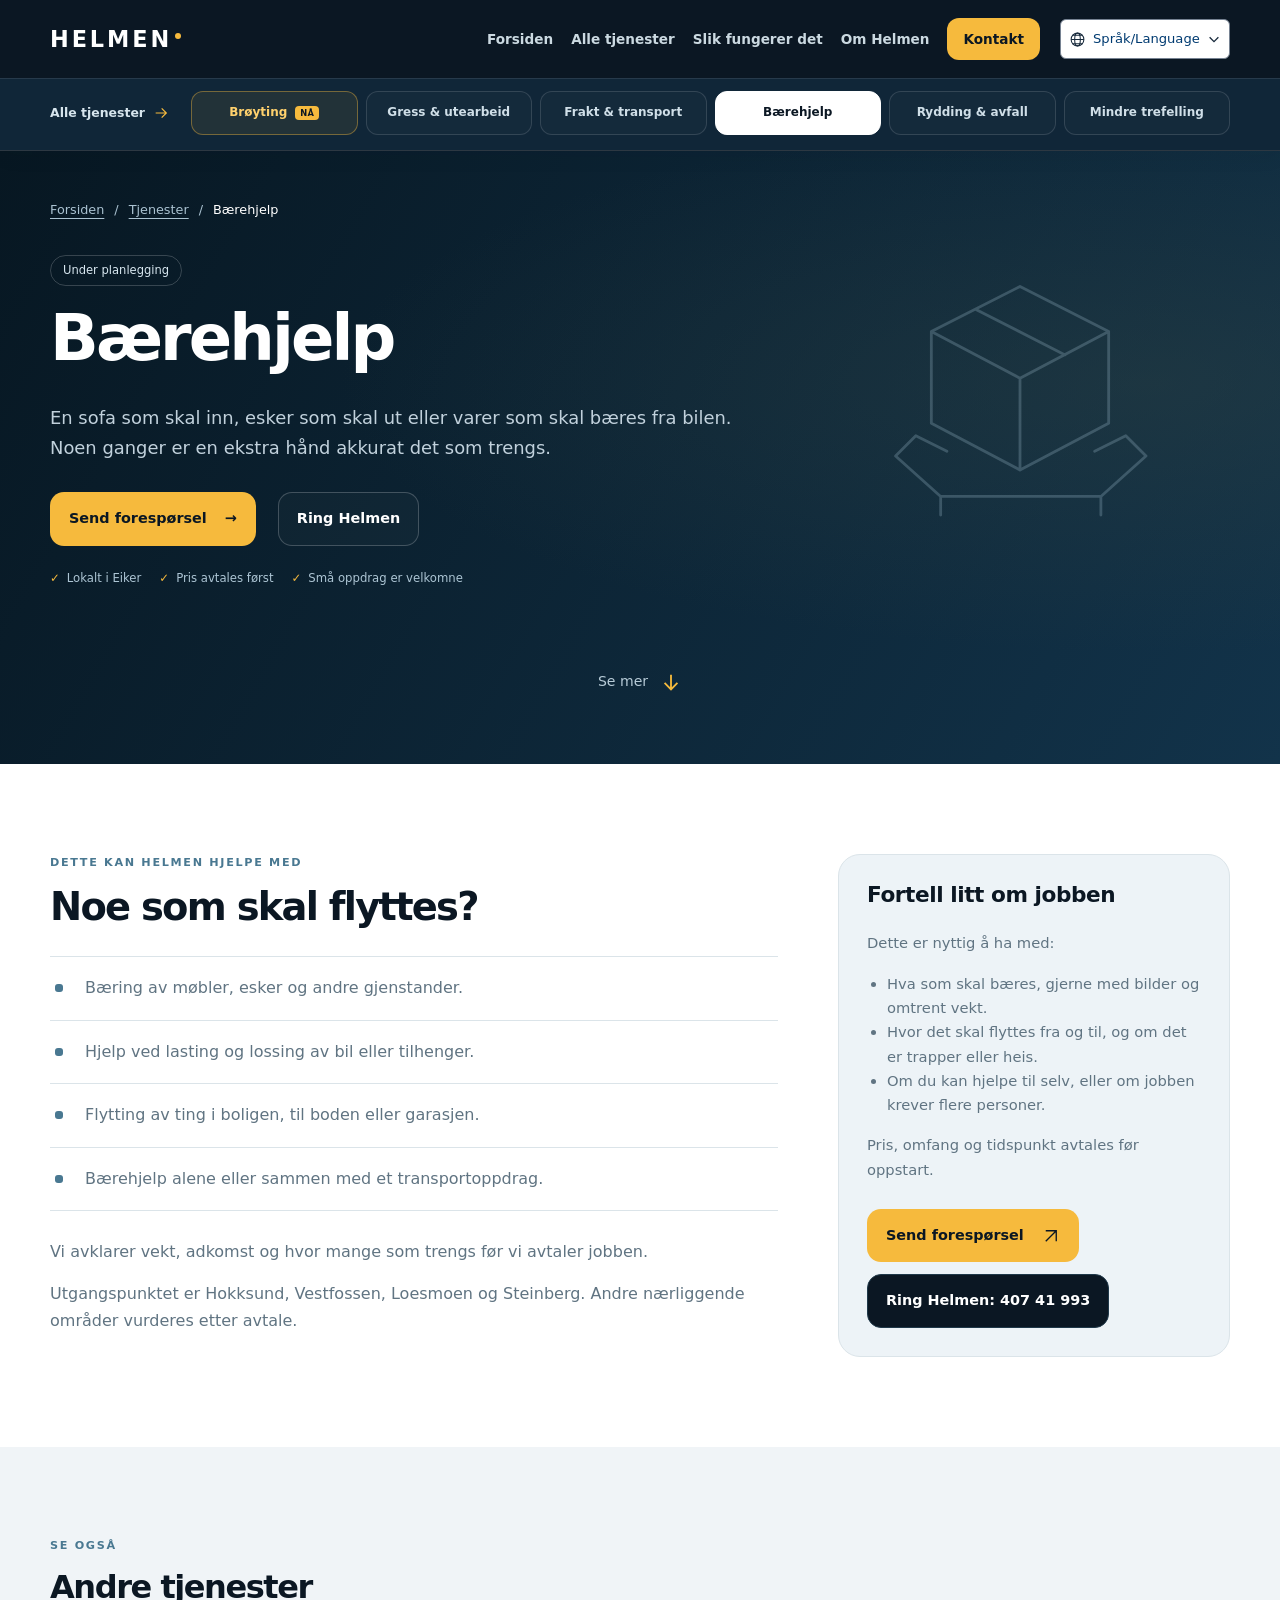
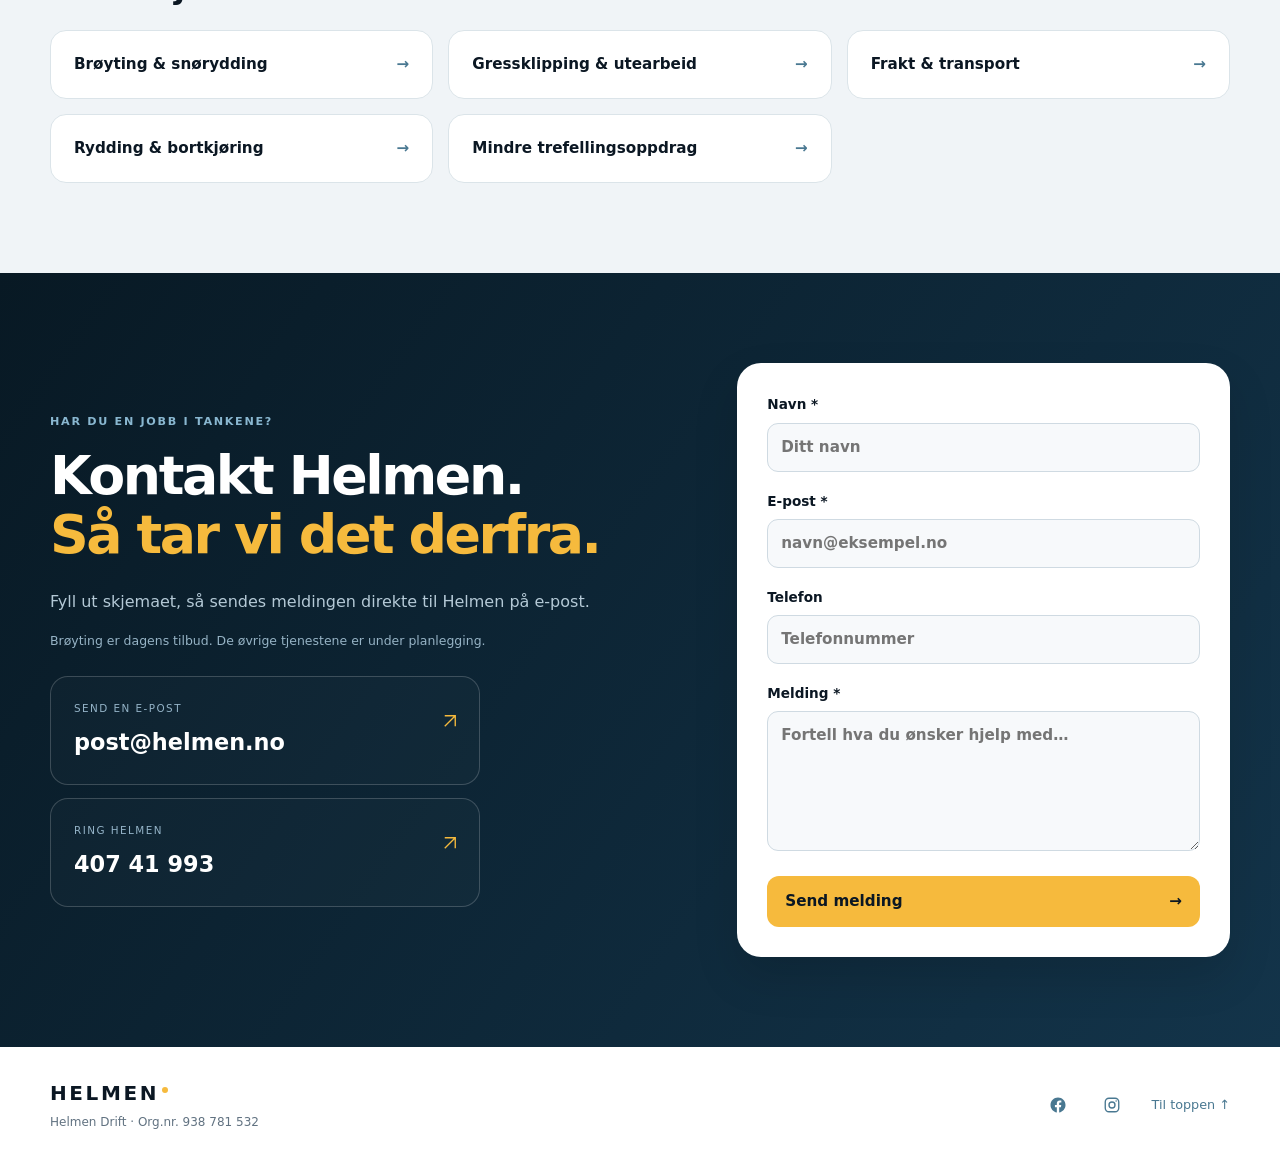
==== commit 20dc9d9d: "Match snow-clearing ATV photo to homepage and simplify call labels" ====
--- a/baerehjelp/index.html
+++ b/baerehjelp/index.html
@@ -15,7 +15,7 @@
         <button type="button" data-language="lt" lang="lt" aria-pressed="false">Lietuvių</button>
       </div>
     </details><details class="site-menu"><summary><span>Meny</span><svg aria-hidden="true" width="21" height="21" viewBox="0 0 24 24" fill="none" stroke="currentColor" stroke-width="1.7"><path d="M4 6h16M4 12h16M4 18h16"/></svg></summary><nav aria-label="Mobilmeny"><a href="/">Forsiden</a><a href="/#tjenester">Alle tjenester</a><a href="/#slik">Slik fungerer det</a><a href="/om-helmen/">Om Helmen</a><a class="site-contact-link" href="#kontakt">Kontakt</a></nav></details></div><div class="site-services"><div class="site-services-inner"><a class="site-services-overview" href="/#tjenester"><span>Alle tjenester</span><svg aria-hidden="true" width="16" height="16" viewBox="0 0 24 24" fill="none" stroke="currentColor" stroke-width="1.8"><path d="M4 12h16M13 5l7 7-7 7"/></svg></a><nav class="site-service-links" aria-label="Velg tjeneste"><a href="/broyting/" class="season-link"><span>Brøyting</span><b class="season-mini">NÅ</b></a><a href="/gressklipping/"><span>Gress & utearbeid</span></a><a href="/transport/"><span>Frakt & transport</span></a><a href="/baerehjelp/" aria-current="page"><span>Bærehjelp</span></a><a href="/rydding/"><span>Rydding & avfall</span></a><a href="/trefelling/"><span>Mindre trefelling</span></a></nav></div></div></header>
-<main id="innhold"><section class="intro service-hero service-hero-with-art"><div class="wrap"><div class="service-hero-copy"><nav class="crumbs" aria-label="Brødsmulesti"><a href="/">Forsiden</a><span aria-hidden="true">/</span><a href="/#tjenester">Tjenester</a><span aria-hidden="true">/</span><span aria-current="page">Bærehjelp</span></nav><p class="service-status">Under planlegging</p><h1>Bærehjelp</h1><p class="hero-lead">En sofa som skal inn, esker som skal ut eller varer som skal bæres fra bilen. Noen ganger er en ekstra hånd akkurat det som trengs.</p><div class="actions"><a class="button yellow" href="#kontakt">Send forespørsel <span aria-hidden="true">→</span></a><a class="button button-call" href="tel:+4740741993">Ring Helmen!</a></div><div class="service-facts"><span>Lokalt i Eiker</span><span>Pris avtales først</span><span>Små oppdrag er velkomne</span></div></div><div class="service-line-visual"><svg class="service-hero-drawing" viewBox="0 0 180 190" fill="none" stroke="currentColor" stroke-width="2.4" stroke-linecap="round" stroke-linejoin="round" aria-hidden="true" focusable="false"><path d="m90 26 57 29-57 30-57-30 57-29ZM33 55v59l57 30 57-30V55M90 85v59M62 41l57 29M43 132l-20-10-13 13 29 26h103l29-26-13-13-20 10M39 161v12M142 161v12"/></svg></div><a class="service-see-more" href="#tjenestedetaljer"><span>Se mer</span><svg aria-hidden="true" width="22" height="22" viewBox="0 0 24 24" fill="none" stroke="currentColor" stroke-width="2"><path d="M12 4v16M5 13l7 7 7-7"/></svg></a></div></section>
+<main id="innhold"><section class="intro service-hero service-hero-with-art"><div class="wrap"><div class="service-hero-copy"><nav class="crumbs" aria-label="Brødsmulesti"><a href="/">Forsiden</a><span aria-hidden="true">/</span><a href="/#tjenester">Tjenester</a><span aria-hidden="true">/</span><span aria-current="page">Bærehjelp</span></nav><p class="service-status">Under planlegging</p><h1>Bærehjelp</h1><p class="hero-lead">En sofa som skal inn, esker som skal ut eller varer som skal bæres fra bilen. Noen ganger er en ekstra hånd akkurat det som trengs.</p><div class="actions"><a class="button yellow" href="#kontakt">Send forespørsel <span aria-hidden="true">→</span></a><a class="button button-call" href="tel:+4740741993">Ring Helmen</a></div><div class="service-facts"><span>Lokalt i Eiker</span><span>Pris avtales først</span><span>Små oppdrag er velkomne</span></div></div><div class="service-line-visual"><svg class="service-hero-drawing" viewBox="0 0 180 190" fill="none" stroke="currentColor" stroke-width="2.4" stroke-linecap="round" stroke-linejoin="round" aria-hidden="true" focusable="false"><path d="m90 26 57 29-57 30-57-30 57-29ZM33 55v59l57 30 57-30V55M90 85v59M62 41l57 29M43 132l-20-10-13 13 29 26h103l29-26-13-13-20 10M39 161v12M142 161v12"/></svg></div><a class="service-see-more" href="#tjenestedetaljer"><span>Se mer</span><svg aria-hidden="true" width="22" height="22" viewBox="0 0 24 24" fill="none" stroke="currentColor" stroke-width="2"><path d="M12 4v16M5 13l7 7 7-7"/></svg></a></div></section>
 <section class="section" id="tjenestedetaljer"><div class="wrap service-layout"><div><p class="eyebrow">DETTE KAN HELMEN HJELPE MED</p><h2>Noe som skal flyttes?</h2><ul class="service-points"><li>Bæring av møbler, esker og andre gjenstander.</li><li>Hjelp ved lasting og lossing av bil eller tilhenger.</li><li>Flytting av ting i boligen, til boden eller garasjen.</li><li>Bærehjelp alene eller sammen med et transportoppdrag.</li></ul><p class="muted">Vi avklarer vekt, adkomst og hvor mange som trengs før vi avtaler jobben.</p><p class="muted">Utgangspunktet er Hokksund, Vestfossen, Loesmoen og Steinberg. Andre nærliggende områder vurderes etter avtale.</p></div><aside class="service-aside"><h2>Fortell litt om jobben</h2><p>Dette er nyttig å ha med:</p><ul><li>Hva som skal bæres, gjerne med bilder og omtrent vekt.</li><li>Hvor det skal flyttes fra og til, og om det er trapper eller heis.</li><li>Om du kan hjelpe til selv, eller om jobben krever flere personer.</li></ul><p>Pris, omfang og tidspunkt avtales før oppstart.</p><a class="button yellow" href="#kontakt">Send forespørsel <svg aria-hidden="true" width="18" height="18" viewBox="0 0 24 24" fill="none" stroke="currentColor" stroke-width="1.8"><path d="M5 19 19 5M5 5h14v14"/></svg></a><a class="button button-call" href="tel:+4740741993">Ring Helmen: 407 41 993</a></aside></div></section>
 <section class="section more-services"><div class="wrap"><p class="eyebrow">SE OGSÅ</p><h2>Andre tjenester</h2><div class="service-shortcuts"><a href="/broyting/">Brøyting &amp; snørydding<span aria-hidden="true">→</span></a><a href="/gressklipping/">Gressklipping &amp; utearbeid<span aria-hidden="true">→</span></a><a href="/transport/">Frakt &amp; transport<span aria-hidden="true">→</span></a><a href="/rydding/">Rydding &amp; bortkjøring<span aria-hidden="true">→</span></a><a href="/trefelling/">Mindre trefellingsoppdrag<span aria-hidden="true">→</span></a></div></div></section><section class="contact section" id="kontakt"><div class="wrap contact-inner"><div><p class="eyebrow">HAR DU EN JOBB I TANKENE?</p><h2>Kontakt Helmen.<br><em>Så tar vi det derfra.</em></h2><p>Fyll ut skjemaet, så sendes meldingen direkte til Helmen på e-post.</p><p class="contact-note">Brøyting er dagens tilbud. De øvrige tjenestene er under planlegging.</p><div class="contact-options"><a href="mailto:post@helmen.no?subject=Foresp%C3%B8rsel%20om%20praktisk%20hjelp" data-subject-no="Forespørsel om praktisk hjelp"><small>SEND EN E-POST</small><strong>post@helmen.no</strong><span aria-hidden="true"><svg width="18" height="18" viewBox="0 0 24 24" fill="none" stroke="currentColor" stroke-width="1.8"><path d="M5 19 19 5M5 5h14v14"/></svg></span></a><a href="tel:+4740741993"><small>RING HELMEN</small><strong>407 41 993</strong><span aria-hidden="true"><svg width="18" height="18" viewBox="0 0 24 24" fill="none" stroke="currentColor" stroke-width="1.8"><path d="M5 19 19 5M5 5h14v14"/></svg></span></a></div></div><form class="contact-form general-contact-form" id="contactForm" name="generell-henvendelse" method="POST" action="https://api.web3forms.com/submit">
   <input type="hidden" name="access_key" value="b79ded99-a189-4a30-9af7-b507eeb651f6">
@@ -27,7 +27,7 @@
   <label class="hp" aria-hidden="true"><span>Nettside</span><input type="checkbox" name="botcheck" tabindex="-1" autocomplete="off"></label>
   <button class="send-button" type="submit" data-idle-label="Send melding"><span class="send-label">Send melding</span><span aria-hidden="true">→</span></button>
   <div class="form-status" id="formStatus" role="status" aria-live="polite"></div>
-</form></div></section></main><footer class="site-footer"><div class="footer-identity"><a class="site-brand" href="/" aria-label="Helmen, forsiden"><span>HELMEN</span><i class="site-brand-dot" aria-hidden="true"></i></a><small>Helmen Drift · <span class="footer-org">Org.nr. 938 781 532</span></small></div><div class="site-footer-links"><a href="https://www.facebook.com/helmendrift" aria-label="Helmen Drift på Facebook" target="_blank" rel="noopener noreferrer"><svg aria-hidden="true" viewBox="0 0 24 24" width="18" height="18" fill="currentColor"><path d="M22 12.06C22 6.5 17.52 2 12 2S2 6.5 2 12.06c0 5.02 3.66 9.18 8.44 9.94v-7.03H7.9v-2.91h2.54V9.84c0-2.52 1.49-3.91 3.77-3.91 1.09 0 2.23.2 2.23.2V8.6h-1.26c-1.24 0-1.62.78-1.62 1.57v1.89h2.77l-.44 2.91h-2.33V22C18.34 21.24 22 17.08 22 12.06Z"/></svg></a><a href="https://www.instagram.com/helmendrift/" aria-label="Helmen Drift på Instagram" target="_blank" rel="noopener noreferrer"><svg aria-hidden="true" viewBox="0 0 24 24" width="18" height="18" fill="none" stroke="currentColor" stroke-width="1.8"><rect x="3" y="3" width="18" height="18" rx="5"/><circle cx="12" cy="12" r="4"/><circle cx="17.5" cy="6.5" r="1" fill="currentColor" stroke="none"/></svg></a><a class="footer-top" href="#top">Til toppen ↑</a></div></footer><script src="/translations.js?v=public-launch-1"></script><script src="/service-translations.js?v=public-launch-1"></script><script src="/language.js?v=public-launch-1"></script><script src="/script.js?v=public-launch-1"></script><script src="/services.js?v=public-launch-1"></script></body></html>
+</form></div></section></main><footer class="site-footer"><div class="footer-identity"><a class="site-brand" href="/" aria-label="Helmen, forsiden"><span>HELMEN</span><i class="site-brand-dot" aria-hidden="true"></i></a><small>Helmen Drift · <span class="footer-org">Org.nr. 938 781 532</span></small></div><div class="site-footer-links"><a href="https://www.facebook.com/helmendrift" aria-label="Helmen Drift på Facebook" target="_blank" rel="noopener noreferrer"><svg aria-hidden="true" viewBox="0 0 24 24" width="18" height="18" fill="currentColor"><path d="M22 12.06C22 6.5 17.52 2 12 2S2 6.5 2 12.06c0 5.02 3.66 9.18 8.44 9.94v-7.03H7.9v-2.91h2.54V9.84c0-2.52 1.49-3.91 3.77-3.91 1.09 0 2.23.2 2.23.2V8.6h-1.26c-1.24 0-1.62.78-1.62 1.57v1.89h2.77l-.44 2.91h-2.33V22C18.34 21.24 22 17.08 22 12.06Z"/></svg></a><a href="https://www.instagram.com/helmendrift/" aria-label="Helmen Drift på Instagram" target="_blank" rel="noopener noreferrer"><svg aria-hidden="true" viewBox="0 0 24 24" width="18" height="18" fill="none" stroke="currentColor" stroke-width="1.8"><rect x="3" y="3" width="18" height="18" rx="5"/><circle cx="12" cy="12" r="4"/><circle cx="17.5" cy="6.5" r="1" fill="currentColor" stroke="none"/></svg></a><a class="footer-top" href="#top">Til toppen ↑</a></div></footer><script src="/translations.js?v=public-launch-1"></script><script src="/service-translations.js?v=atv-size-1"></script><script src="/language.js?v=public-launch-1"></script><script src="/script.js?v=public-launch-1"></script><script src="/services.js?v=public-launch-1"></script></body></html>
 
 
 
